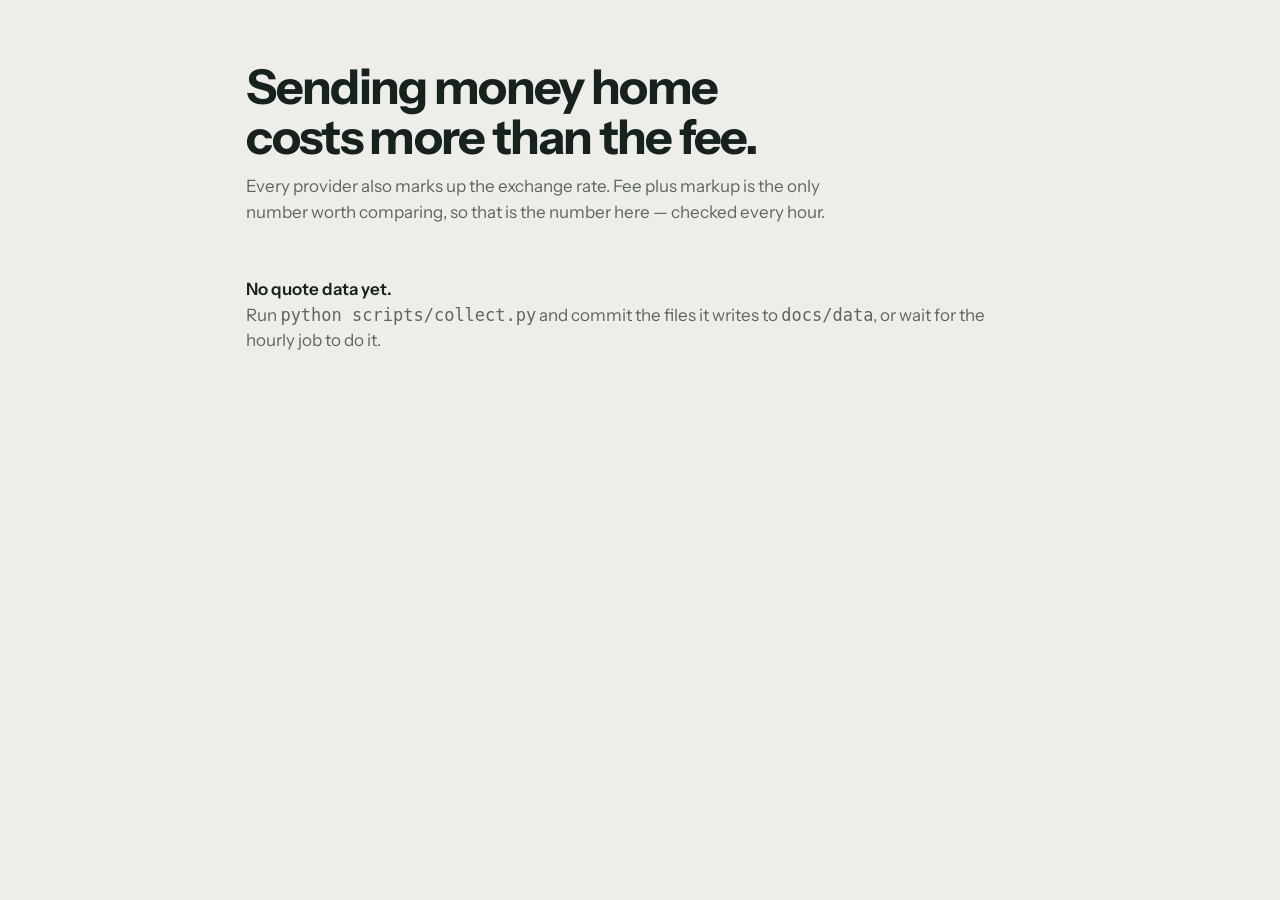
==== docs/index.html @ 6df36037 "Initial commit: Remit Watch" ====
<!doctype html>
<html lang="en">
<head>
<meta charset="utf-8">
<meta name="viewport" content="width=device-width, initial-scale=1">
<title>What it costs to send money home</title>
<meta name="description" content="The real cost of a remittance — fee plus the exchange-rate markup — compared across providers and tracked over time.">
<link rel="preconnect" href="https://fonts.googleapis.com">
<link rel="preconnect" href="https://fonts.gstatic.com" crossorigin>
<link href="https://fonts.googleapis.com/css2?family=Instrument+Sans:ital,wght@0,400..700;1,400..700&display=swap" rel="stylesheet">
<style>
  :root{
    --paper:#edeee8;
    --ink:#17211d;
    --muted:#5e675f;
    --rule:#c7cac1;
    --kept:#9e2b3b;
    --best:#1e6e52;
    --step:clamp(1rem,2.5vw,1.4rem);
    color-scheme:light;
  }
  *{box-sizing:border-box}
  html{-webkit-text-size-adjust:100%}
  body{
    margin:0;background:var(--paper);color:var(--ink);
    font-family:"Instrument Sans",ui-sans-serif,system-ui,sans-serif;
    font-size:17px;line-height:1.5;
    font-variant-numeric:tabular-nums;
  }
  .wrap{max-width:52rem;margin:0 auto;padding:var(--step) var(--step) 4rem}
  a{color:inherit}

  /* ---- masthead ---- */
  .mast{padding:2.5rem 0 1.25rem}
  h1{
    margin:0;font-size:clamp(1.9rem,5.2vw,3rem);font-weight:700;
    letter-spacing:-.035em;line-height:1.04;max-width:16ch;
  }
  .sub{margin:.75rem 0 0;color:var(--muted);max-width:58ch}

  /* ---- the sentence control ---- */
  .ask{
    margin:2rem 0 .5rem;font-size:clamp(1.05rem,2.8vw,1.35rem);
    line-height:2.1;letter-spacing:-.01em;
  }
  .ask select,.ask input{
    font:inherit;font-variant-numeric:tabular-nums;color:var(--ink);
    background:transparent;border:0;border-bottom:2px solid var(--ink);
    padding:0 .15em .1em;margin:0 .1em;cursor:pointer;
  }
  .ask input{width:5.5ch;text-align:center;-moz-appearance:textfield}
  .ask input::-webkit-outer-spin-button,
  .ask input::-webkit-inner-spin-button{-webkit-appearance:none;margin:0}
  .ask select:focus-visible,.ask input:focus-visible,
  button:focus-visible{outline:2px solid var(--kept);outline-offset:3px}

  /* ---- shortfall bar: the one loud thing ---- */
  .shortfall{margin:1.5rem 0 0}
  .bar{
    position:relative;display:flex;height:4.5rem;border:1.5px solid var(--ink);
    overflow:hidden;background:var(--paper);
  }
  .bar .arrives{background:var(--ink)}
  .bar .kept{background:var(--kept);flex:1 1 auto}
  .bar span{transition:width .35s cubic-bezier(.2,.7,.3,1)}
  @media (prefers-reduced-motion:reduce){.bar span{transition:none}}
  .legend{
    display:flex;flex-wrap:wrap;gap:.35rem 2rem;margin:.7rem 0 0;
    font-size:.92rem;color:var(--muted);
  }
  .legend b{display:block;color:var(--ink);font-size:1.45rem;font-weight:700;letter-spacing:-.02em}
  .legend .loud b{color:var(--kept)}

  /* ---- ranked rows ---- */
  h2{
    margin:3rem 0 0;font-size:1.05rem;font-weight:600;letter-spacing:-.01em;
    padding-bottom:.5rem;border-bottom:1.5px solid var(--ink);
  }
  .rows{margin:0;padding:0;list-style:none}
  .row{
    display:grid;gap:.15rem 1rem;align-items:baseline;padding:.85rem 0;
    border-bottom:1px solid var(--rule);
    grid-template-columns:1fr auto auto;
  }
  .name{font-weight:600;letter-spacing:-.01em}
  .detail{grid-column:1;color:var(--muted);font-size:.88rem}
  .gets{text-align:right;font-variant-numeric:tabular-nums}
  .pct{text-align:right;width:5.5ch;font-weight:600}
  .row.cheapest .name::after{
    content:"cheapest";margin-left:.6rem;font-size:.75rem;font-weight:600;
    color:var(--best);border:1px solid var(--best);border-radius:2px;padding:.1em .4em;
    vertical-align:.15em;
  }
  .row.cheapest .pct{color:var(--best)}
  .row:last-child .pct{color:var(--kept)}

  /* ---- history ---- */
  .chart{width:100%;height:auto;margin-top:1rem;overflow:visible}
  .chart .axis{stroke:var(--rule);stroke-width:1}
  .chart .line{fill:none;stroke-width:1.5;stroke-linejoin:round}
  .chart text{font-size:11px;fill:var(--muted)}
  .keys{display:flex;flex-wrap:wrap;gap:.3rem .9rem;margin-top:.6rem;font-size:.85rem;color:var(--muted)}
  .keys i{display:inline-block;width:.7rem;height:.7rem;margin-right:.35rem;vertical-align:-.05em}

  .note{margin:2.5rem 0 0;color:var(--muted);font-size:.9rem;max-width:62ch}
  .state{padding:2rem 0;color:var(--muted)}
  .state b{display:block;color:var(--ink);font-weight:600}
  [hidden]{display:none!important}
</style>
</head>
<body>
<main class="wrap">

  <header class="mast">
    <h1>Sending money home costs more than the fee.</h1>
    <p class="sub">Every provider also marks up the exchange rate. Fee plus markup is the only
      number worth comparing, so that is the number here — checked every hour.</p>
  </header>

  <div id="app" hidden>
    <p class="ask">
      Sending
      <input id="amount" type="number" inputmode="numeric" min="50" max="5000" step="50" value="500"
             aria-label="Amount in US dollars">
      dollars to
      <select id="corridor" aria-label="Destination country"></select>
    </p>

    <section class="shortfall" aria-live="polite">
      <div class="bar">
        <span class="arrives" id="barArrives"></span>
        <span class="kept"></span>
      </div>
      <div class="legend">
        <div><span id="lblArrives">They receive</span><b id="valArrives">—</b></div>
        <div class="loud"><span>Kept by <span id="lblProvider">the provider</span></span><b id="valKept">—</b></div>
        <div><span>At the real rate they'd get</span><b id="valIdeal">—</b></div>
      </div>
    </section>

    <h2>Every provider, ranked by what you keep</h2>
    <ul class="rows" id="rows"></ul>

    <h2 id="histTitle">Cost to send, last 30 days</h2>
    <div id="hist"></div>

    <p class="note" id="note"></p>
  </div>

  <div class="state" id="loading">Loading the latest quotes.</div>
  <div class="state" id="error" hidden>
    <b>No quote data yet.</b>
    Run <code>python scripts/collect.py</code> and commit the files it writes to
    <code>docs/data</code>, or wait for the hourly job to do it.
  </div>

</main>

<script>
const $ = (id) => document.getElementById(id);
const usd = (n) => n.toLocaleString("en-US", {style:"currency", currency:"USD", maximumFractionDigits:0});
const local = (n, c) => n.toLocaleString("en-US", {maximumFractionDigits:0}) + " " + c;

let SNAP = null, HIST = {}, current = null;

async function boot(){
  try {
    const r = await fetch("data/latest.json", {cache:"no-store"});
    if (!r.ok) throw new Error(r.status);
    SNAP = await r.json();
    if (!SNAP.corridors?.length) throw new Error("empty");
  } catch {
    $("loading").hidden = true; $("error").hidden = false; return;
  }

  $("corridor").innerHTML = SNAP.corridors
    .map((c,i) => `<option value="${i}">${c.country}</option>`).join("");
  $("corridor").onchange = render;
  $("amount").oninput = render;

  const when = new Date(SNAP.generated);
  $("note").textContent =
    `Quotes collected ${when.toLocaleString("en-US",{dateStyle:"medium",timeStyle:"short"})}. ` +
    `Rates and fees are sampled at $${SNAP.brackets.join(", $")}; move the amount and the site ` +
    `recomputes from the nearest sampled bracket, so figures away from those amounts are close, not exact. ` +
    `Bank transfer in and out. Cash pickup usually costs more.`;

  $("loading").hidden = true; $("app").hidden = false;
  render();
}

function nearestBracket(quotes, amount){
  const keys = Object.keys(quotes).map(Number).sort((a,b)=>a-b);
  return String(keys.reduce((best,k) =>
    Math.abs(k-amount) < Math.abs(best-amount) ? k : best, keys[0]));
}

function render(){
  const c = SNAP.corridors[+$("corridor").value];
  const amount = Math.max(50, Math.min(5000, +$("amount").value || 500));
  const rows = (c.quotes[nearestBracket(c.quotes, amount)] || [])
    .map(q => {
      const received = Math.max(0, (amount - q.fee) * q.rate);
      const ideal = amount * c.mid;
      return {...q, received, lost: ideal - received, lost_pct: 100*(ideal-received)/ideal};
    })
    .sort((a,b) => a.lost - b.lost);

  if (!rows.length) return;
  const ideal = amount * c.mid, best = rows[0];
  current = {c, amount, rows};

  $("barArrives").style.width = (100 * best.received / ideal).toFixed(2) + "%";
  $("valArrives").textContent = local(best.received, c.dst);
  $("valKept").textContent = usd(best.lost) + `  (${best.lost_pct.toFixed(1)}%)`;
  $("valIdeal").textContent = local(ideal, c.dst);
  $("lblProvider").textContent = best.provider;

  $("rows").innerHTML = rows.map((q,i) => `
    <li class="row${i===0 ? " cheapest" : ""}">
      <span class="name">${esc(q.provider)}</span>
      <span class="gets">${local(q.received, c.dst)}</span>
      <span class="pct">${q.lost_pct.toFixed(1)}%</span>
      <span class="detail">rate ${q.rate.toLocaleString("en-US",{maximumFractionDigits:4})}
        · fee ${usd(q.fee)} · you lose ${usd(q.lost)}</span>
    </li>`).join("");

  drawHistory(c);
}

function esc(s){ return String(s).replace(/[<>&"]/g, ch => ({"<":"&lt;",">":"&gt;","&":"&amp;",'"':"&quot;"}[ch])); }

async function drawHistory(c){
  const key = `${c.src}-${c.dst}`;
  $("histTitle").textContent = `Cost to send to ${c.country}, last 30 days`;
  if (!(key in HIST)) {
    try {
      const r = await fetch(`data/history/${key}.json`, {cache:"no-store"});
      HIST[key] = r.ok ? await r.json() : [];
    } catch { HIST[key] = []; }
  }
  const h = HIST[key];
  if (!current || current.c.src !== c.src || current.c.dst !== c.dst) return;

  if (h.length < 3) {
    $("hist").innerHTML = `<p class="state">Not enough history yet — this fills in as the
      hourly job runs. ${h.length} of 3 readings so far.</p>`;
    return;
  }

  // Track the four providers present in the most readings.
  const seen = {};
  h.forEach(p => Object.keys(p.providers).forEach(n => seen[n] = (seen[n]||0)+1));
  const names = Object.keys(seen).sort((a,b) => seen[b]-seen[a]).slice(0,4);
  const colors = ["#1e6e52","#9e2b3b","#2f5d86","#8a6a1f"];

  const W = 720, H = 220, P = {t:12, r:12, b:24, l:34};
  const vals = h.flatMap(p => names.map(n => p.providers[n]).filter(v => v != null));
  const lo = Math.max(0, Math.min(...vals) - .3), hi = Math.max(...vals) + .3;
  const x = i => P.l + i * (W-P.l-P.r) / Math.max(1, h.length-1);
  const y = v => P.t + (hi-v) * (H-P.t-P.b) / Math.max(.001, hi-lo);

  const lines = names.map((n,k) => {
    const d = h.map((p,i) => p.providers[n] == null ? null : `${x(i).toFixed(1)},${y(p.providers[n]).toFixed(1)}`)
      .filter(Boolean).join(" L");
    return d ? `<path class="line" stroke="${colors[k]}" d="M${d}"/>` : "";
  }).join("");

  const ticks = [lo, (lo+hi)/2, hi].map(v =>
    `<line class="axis" x1="${P.l}" y1="${y(v)}" x2="${W-P.r}" y2="${y(v)}"/>
     <text x="0" y="${y(v)+4}">${v.toFixed(1)}%</text>`).join("");

  const fmt = t => new Date(t).toLocaleDateString("en-US",{month:"short",day:"numeric"});
  $("hist").innerHTML = `
    <svg class="chart" viewBox="0 0 ${W} ${H}" role="img"
         aria-label="Percentage lost to fees and exchange-rate markup over time">
      ${ticks}${lines}
      <text x="${P.l}" y="${H-6}">${fmt(h[0].ts)}</text>
      <text x="${W-P.r}" y="${H-6}" text-anchor="end">${fmt(h[h.length-1].ts)}</text>
    </svg>
    <div class="keys">${names.map((n,k) =>
      `<span><i style="background:${colors[k]}"></i>${esc(n)}</span>`).join("")}</div>`;
}

boot();
</script>
</body>
</html>
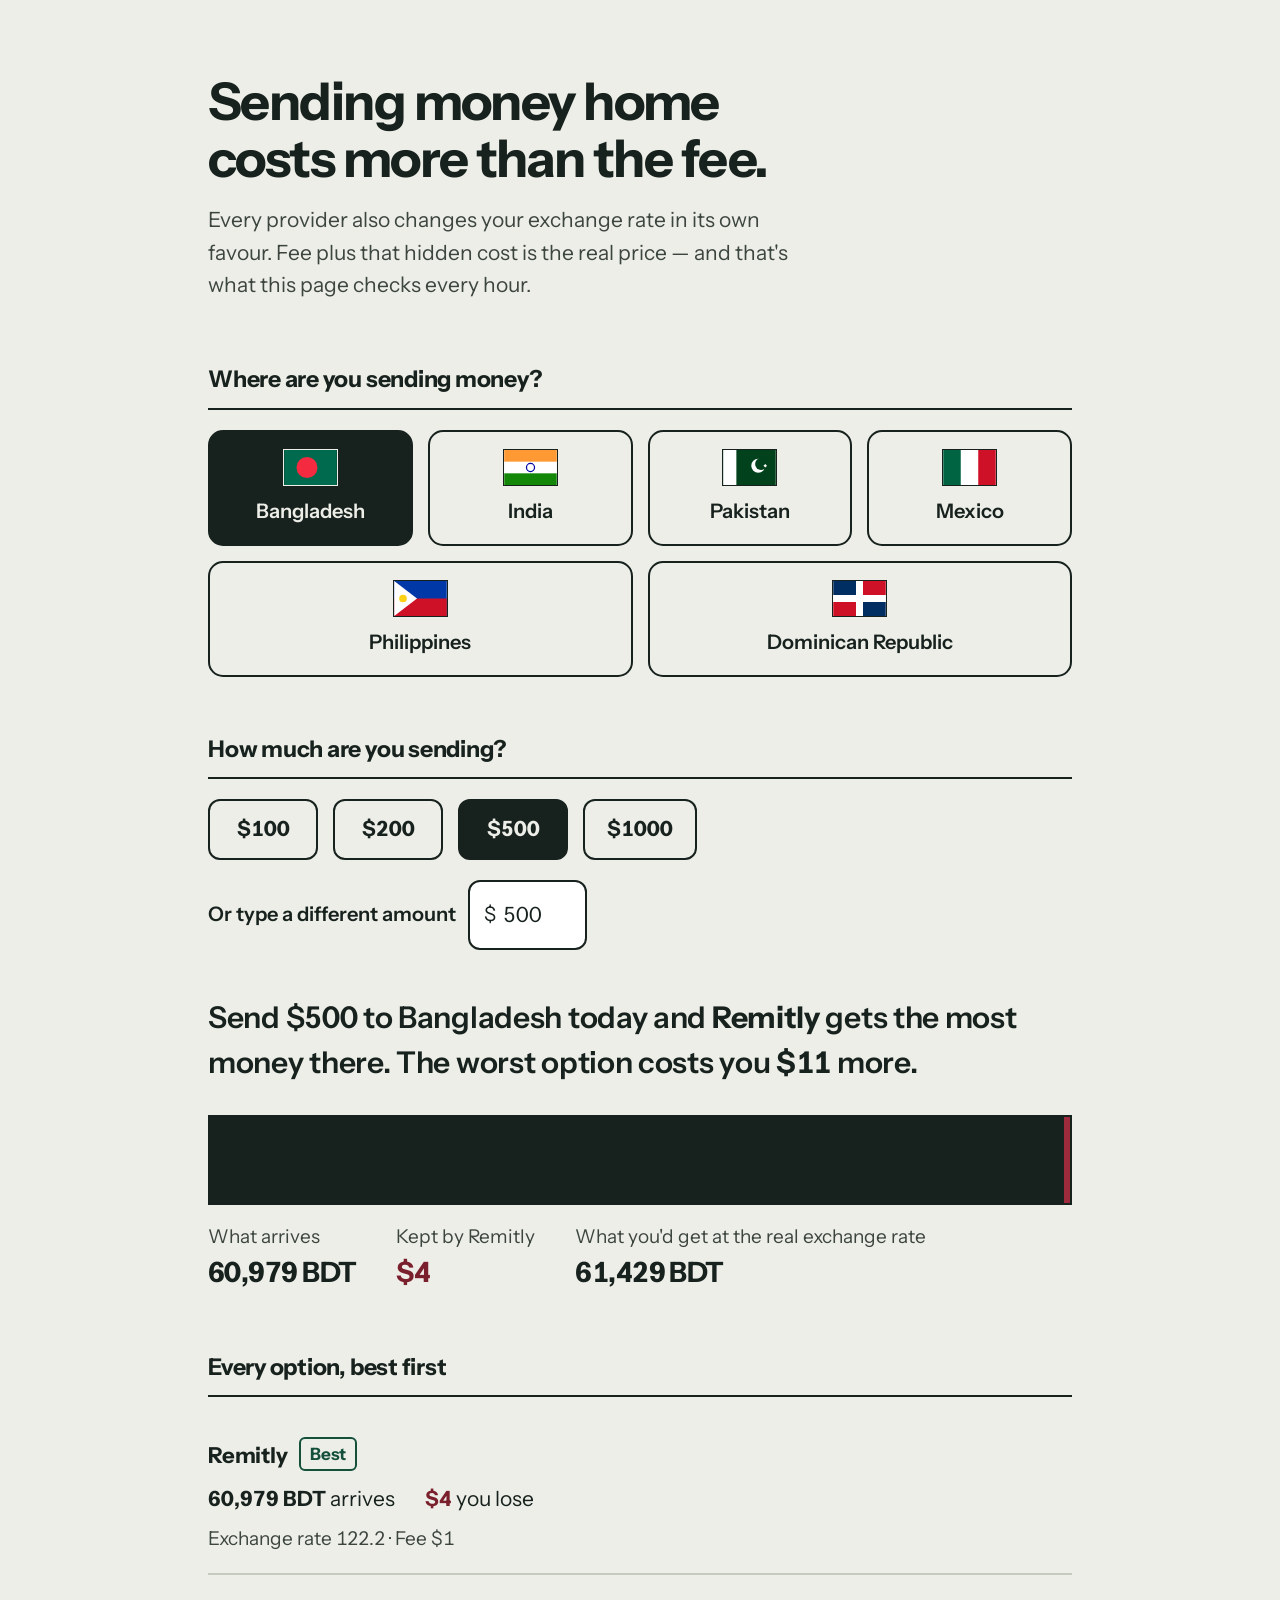
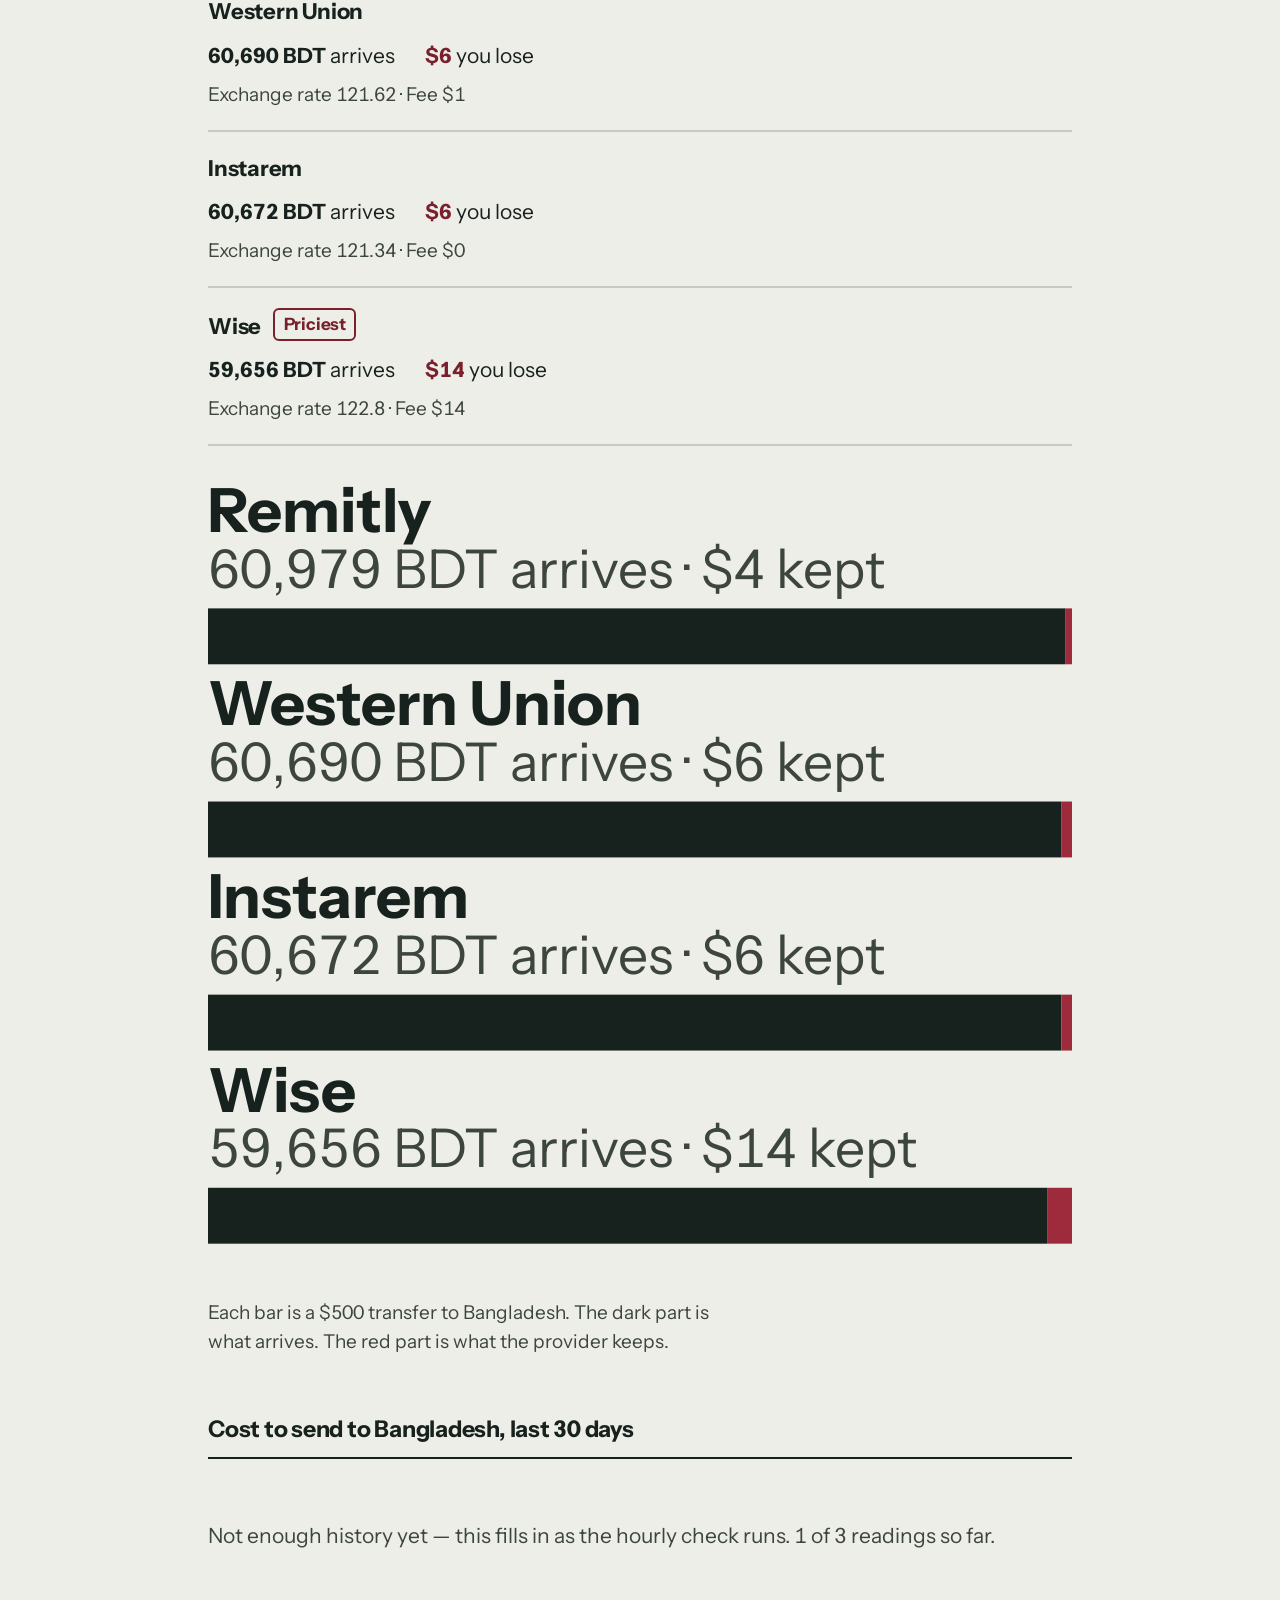
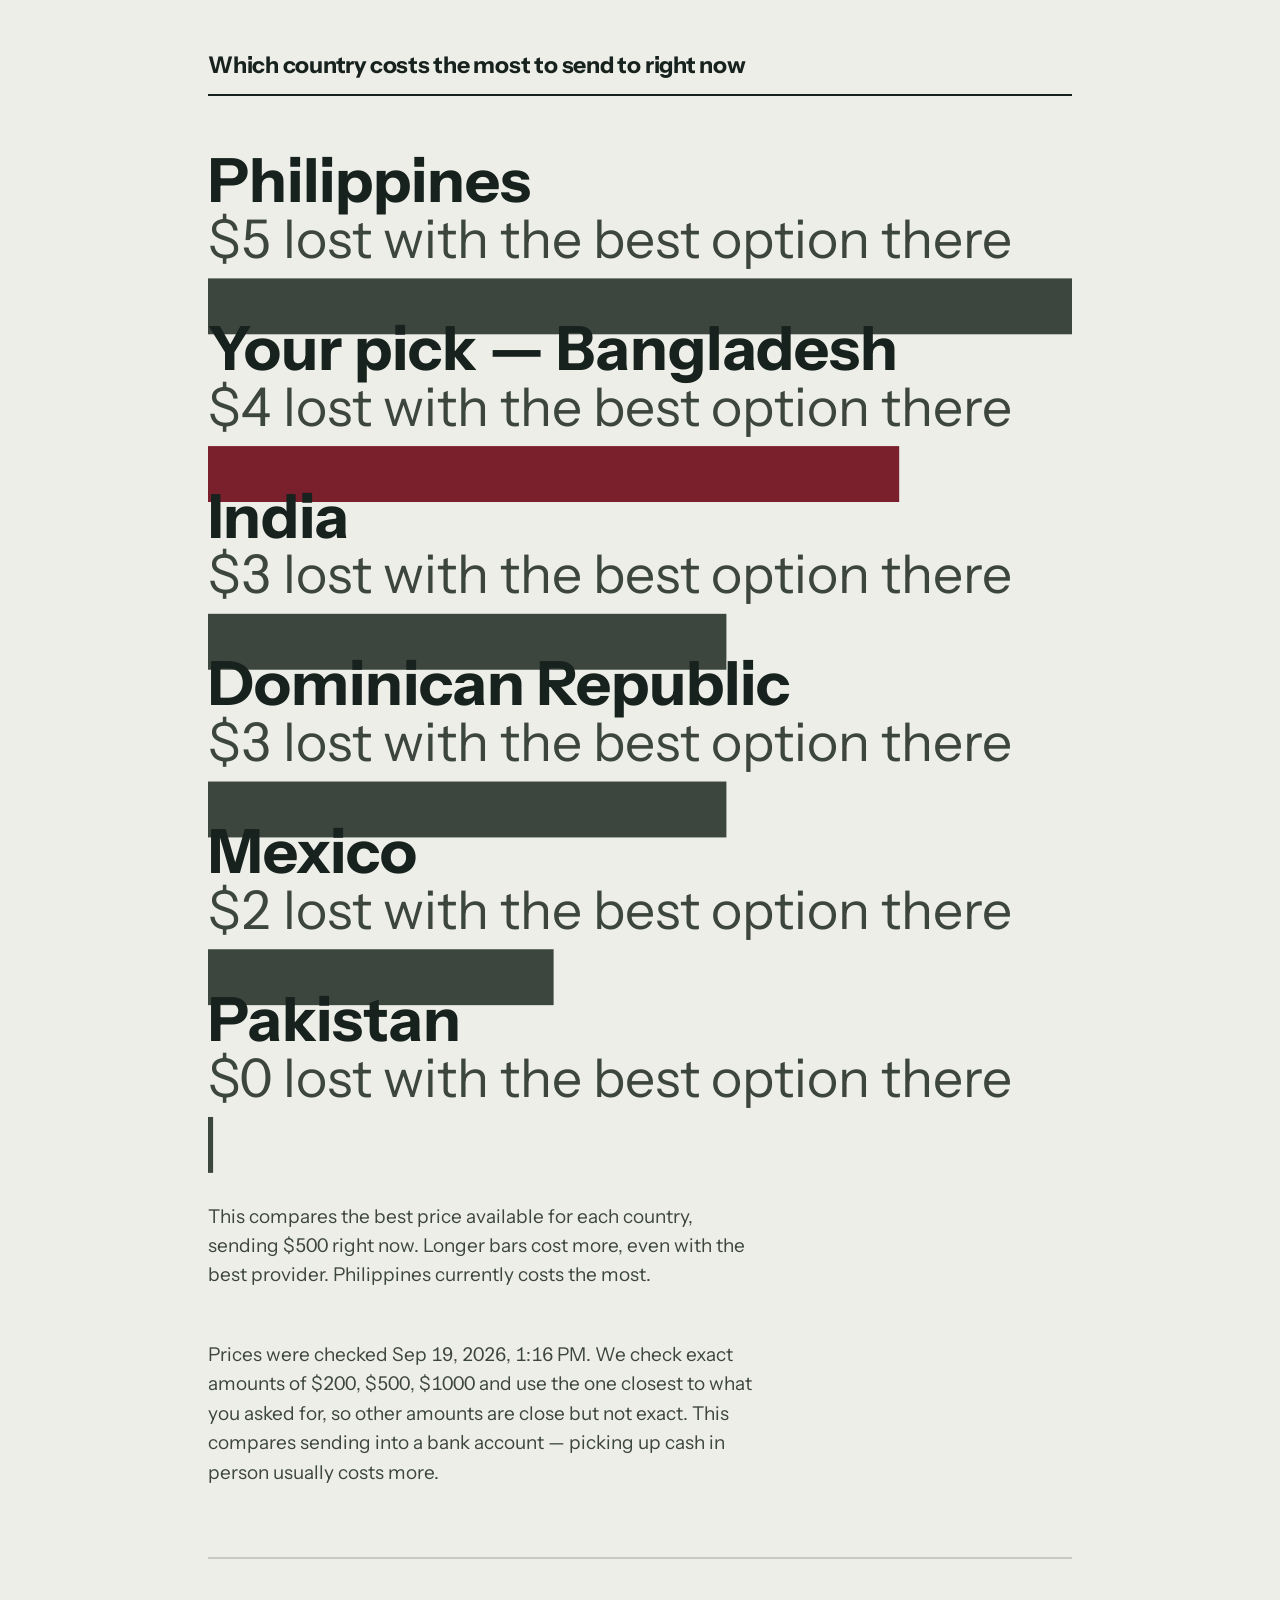
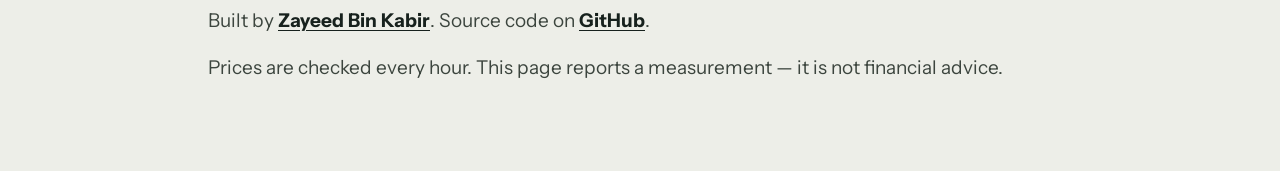
==== commit e1a61f22: "Redesign docs/index.html for legibility and plain language Rework the frontend for a 55+, non-financ" ====
--- a/docs/index.html
+++ b/docs/index.html
@@ -12,100 +12,152 @@
   :root{
     --paper:#edeee8;
     --ink:#17211d;
-    --muted:#5e675f;
+    --ink-soft:#3c453e;      /* readable secondary text, ~8.5:1 on paper */
+    --muted:#5e675f;         /* decoration only: gridlines, dividers — never text */
     --rule:#c7cac1;
-    --kept:#9e2b3b;
-    --best:#1e6e52;
+    --kept-fill:#9e2b3b;     /* decorative bar/legend colour, not used for text */
+    --kept-text:#7a1f2c;     /* readable red text, ~8.7:1 on paper */
+    --best-fill:#1e6e52;
+    --best-text:#14503b;     /* readable green text, ~8:1 on paper */
     --step:clamp(1rem,2.5vw,1.4rem);
     color-scheme:light;
   }
   *{box-sizing:border-box}
-  html{-webkit-text-size-adjust:100%}
+  html{-webkit-text-size-adjust:100%;font-size:20px}
   body{
     margin:0;background:var(--paper);color:var(--ink);
     font-family:"Instrument Sans",ui-sans-serif,system-ui,sans-serif;
-    font-size:17px;line-height:1.5;
+    font-size:1rem;line-height:1.55;
     font-variant-numeric:tabular-nums;
   }
-  .wrap{max-width:52rem;margin:0 auto;padding:var(--step) var(--step) 4rem}
-  a{color:inherit}
+  .wrap{max-width:46rem;margin:0 auto;padding:var(--step) var(--step) 4rem}
+  a{color:var(--ink);text-underline-offset:.15em}
+  h1,h2{font-family:inherit}
+
+  :is(a,button,input,[tabindex]):focus-visible{
+    outline:3px solid var(--ink);outline-offset:3px;border-radius:.3rem;
+  }
 
   /* ---- masthead ---- */
-  .mast{padding:2.5rem 0 1.25rem}
+  .mast{padding:2.25rem 0 1.5rem}
   h1{
-    margin:0;font-size:clamp(1.9rem,5.2vw,3rem);font-weight:700;
-    letter-spacing:-.035em;line-height:1.04;max-width:16ch;
-  }
-  .sub{margin:.75rem 0 0;color:var(--muted);max-width:58ch}
-
-  /* ---- the sentence control ---- */
-  .ask{
-    margin:2rem 0 .5rem;font-size:clamp(1.05rem,2.8vw,1.35rem);
-    line-height:2.1;letter-spacing:-.01em;
-  }
-  .ask select,.ask input{
-    font:inherit;font-variant-numeric:tabular-nums;color:var(--ink);
-    background:transparent;border:0;border-bottom:2px solid var(--ink);
-    padding:0 .15em .1em;margin:0 .1em;cursor:pointer;
-  }
-  .ask input{width:5.5ch;text-align:center;-moz-appearance:textfield}
-  .ask input::-webkit-outer-spin-button,
-  .ask input::-webkit-inner-spin-button{-webkit-appearance:none;margin:0}
-  .ask select:focus-visible,.ask input:focus-visible,
-  button:focus-visible{outline:2px solid var(--kept);outline-offset:3px}
-
-  /* ---- shortfall bar: the one loud thing ---- */
+    margin:0;font-size:clamp(1.8rem,5.5vw,2.6rem);font-weight:700;
+    letter-spacing:-.03em;line-height:1.1;max-width:16ch;
+  }
+  .sub{margin:.85rem 0 0;color:var(--ink-soft);font-size:1.05rem;max-width:42ch}
+
+  /* ---- section headings ---- */
+  h2{
+    margin:2.75rem 0 1rem;font-size:1.15rem;font-weight:700;letter-spacing:-.01em;
+    padding-bottom:.5rem;border-bottom:2px solid var(--ink);
+  }
+  .prompt{margin:0 0 .75rem;font-size:1.1rem;font-weight:700}
+
+  /* ---- country picker ---- */
+  .countries{
+    display:flex;flex-wrap:wrap;gap:.75rem;margin:0;padding:0;
+  }
+  .country-btn{
+    flex:1 1 8.5rem;display:flex;flex-direction:column;align-items:center;gap:.5rem;
+    min-height:5.5rem;padding:.85rem .5rem;font:inherit;font-size:1rem;font-weight:600;
+    color:var(--ink);background:var(--paper);border:2px solid var(--ink);border-radius:.75rem;
+    cursor:pointer;text-align:center;
+  }
+  .country-btn .flagbox{width:2.75rem;height:1.85rem;flex:none}
+  .country-btn .flagbox svg{width:100%;height:100%;display:block;border:1px solid var(--ink)}
+  .country-btn .flagFallback{
+    width:100%;height:100%;display:flex;align-items:center;justify-content:center;
+    border:2px solid var(--ink);border-radius:.2rem;font-weight:700;font-size:.95rem;
+  }
+  .country-btn[aria-pressed="true"]{
+    background:var(--ink);color:var(--paper);border-width:4px;padding:calc(.85rem - 2px) calc(.5rem - 2px);
+  }
+  .country-btn[aria-pressed="true"] .flagbox svg,
+  .country-btn[aria-pressed="true"] .flagFallback{border-color:var(--paper)}
+
+  /* ---- amount picker ---- */
+  .amtpresets{display:flex;flex-wrap:wrap;gap:.75rem;margin:0 0 1rem;padding:0}
+  .amtbtn{
+    min-width:5.5rem;min-height:3rem;padding:.6rem 1.1rem;font:inherit;font-size:1.05rem;font-weight:700;
+    color:var(--ink);background:var(--paper);border:2px solid var(--ink);border-radius:.6rem;cursor:pointer;
+  }
+  .amtbtn[aria-pressed="true"]{background:var(--ink);color:var(--paper);border-width:4px;padding:calc(.6rem - 2px) calc(1.1rem - 2px)}
+  .amtcustom{display:flex;align-items:center;gap:.6rem;font-size:1rem}
+  .amtcustom label{font-weight:600}
+  .amtcustom .box{
+    display:inline-flex;align-items:center;gap:.25rem;border:2px solid var(--ink);
+    border-radius:.6rem;padding:.4rem .7rem;background:#fff;
+  }
+  .amtcustom input{
+    font:inherit;font-size:1.05rem;font-variant-numeric:tabular-nums;color:var(--ink);
+    background:transparent;border:0;width:5ch;-moz-appearance:textfield;min-height:2.5rem;
+  }
+  .amtcustom input::-webkit-outer-spin-button,
+  .amtcustom input::-webkit-inner-spin-button{-webkit-appearance:none;margin:0}
+
+  /* ---- the plain-language answer ---- */
+  .lead{
+    margin:2.25rem 0 0;font-size:clamp(1.2rem,3.6vw,1.5rem);line-height:1.5;font-weight:600;
+    letter-spacing:-.01em;
+  }
+  .lead b{font-weight:700}
+
+  /* ---- shortfall bar: the one loud picture ---- */
   .shortfall{margin:1.5rem 0 0}
   .bar{
-    position:relative;display:flex;height:4.5rem;border:1.5px solid var(--ink);
+    position:relative;display:flex;height:4.5rem;border:2px solid var(--ink);
     overflow:hidden;background:var(--paper);
   }
   .bar .arrives{background:var(--ink)}
-  .bar .kept{background:var(--kept);flex:1 1 auto}
+  .bar .kept{background:var(--kept-fill);flex:1 1 auto}
   .bar span{transition:width .35s cubic-bezier(.2,.7,.3,1)}
+  .legend{
+    display:flex;flex-wrap:wrap;gap:.5rem 2rem;margin:.85rem 0 0;
+  }
+  .legend > div{font-size:.95rem;color:var(--ink-soft)}
+  .legend b{display:block;color:var(--ink);font-size:1.4rem;font-weight:700;letter-spacing:-.02em}
+  .legend .loud b{color:var(--kept-text)}
+
+  /* ---- ranked rows ---- */
+  .rows{margin:0;padding:0;list-style:none}
+  .row{padding:1rem 0;border-bottom:2px solid var(--rule)}
+  .name{font-size:1.1rem;font-weight:700;letter-spacing:-.01em}
+  .bank{font-weight:400;color:var(--ink-soft);font-size:.95rem}
+  .tag{
+    display:inline-block;margin-left:.6rem;font-size:.85rem;font-weight:700;
+    border:2px solid currentColor;border-radius:.3rem;padding:.1em .5em;vertical-align:.2em;
+  }
+  .tag.good{color:var(--best-text)}
+  .tag.bad{color:var(--kept-text)}
+  .stats{display:flex;flex-wrap:wrap;gap:.4rem 1.5rem;margin:.5rem 0 0;font-size:1.05rem}
+  .stats .stat b{font-variant-numeric:tabular-nums}
+  .stats .loss b{color:var(--kept-text)}
+  .detail{margin:.4rem 0 0;color:var(--ink-soft);font-size:.95rem}
+
+  /* ---- charts (shared) ---- */
+  .chart{width:100%;height:auto;overflow:visible;margin-top:.75rem}
+  .chart .axis{stroke:var(--rule);stroke-width:1}
+  .chart .line{fill:none;stroke-width:2.5;stroke-linejoin:round;stroke-linecap:round}
+  .chart .axisText{font-size:21px;fill:var(--ink-soft)}
+  .chart .barName{font-size:24px;font-weight:700;fill:var(--ink)}
+  .chart .barAmt{font-size:21px;fill:var(--ink-soft)}
   @media (prefers-reduced-motion:reduce){.bar span{transition:none}}
-  .legend{
-    display:flex;flex-wrap:wrap;gap:.35rem 2rem;margin:.7rem 0 0;
-    font-size:.92rem;color:var(--muted);
-  }
-  .legend b{display:block;color:var(--ink);font-size:1.45rem;font-weight:700;letter-spacing:-.02em}
-  .legend .loud b{color:var(--kept)}
-
-  /* ---- ranked rows ---- */
-  h2{
-    margin:3rem 0 0;font-size:1.05rem;font-weight:600;letter-spacing:-.01em;
-    padding-bottom:.5rem;border-bottom:1.5px solid var(--ink);
-  }
-  .rows{margin:0;padding:0;list-style:none}
-  .row{
-    display:grid;gap:.15rem 1rem;align-items:baseline;padding:.85rem 0;
-    border-bottom:1px solid var(--rule);
-    grid-template-columns:1fr auto auto;
-  }
-  .name{font-weight:600;letter-spacing:-.01em}
-  .detail{grid-column:1;color:var(--muted);font-size:.88rem}
-  .gets{text-align:right;font-variant-numeric:tabular-nums}
-  .pct{text-align:right;width:5.5ch;font-weight:600}
-  .row.cheapest .name::after{
-    content:"cheapest";margin-left:.6rem;font-size:.75rem;font-weight:600;
-    color:var(--best);border:1px solid var(--best);border-radius:2px;padding:.1em .4em;
-    vertical-align:.15em;
-  }
-  .row.cheapest .pct{color:var(--best)}
-  .row:last-child .pct{color:var(--kept)}
-
-  /* ---- history ---- */
-  .chart{width:100%;height:auto;margin-top:1rem;overflow:visible}
-  .chart .axis{stroke:var(--rule);stroke-width:1}
-  .chart .line{fill:none;stroke-width:1.5;stroke-linejoin:round}
-  .chart text{font-size:11px;fill:var(--muted)}
-  .keys{display:flex;flex-wrap:wrap;gap:.3rem .9rem;margin-top:.6rem;font-size:.85rem;color:var(--muted)}
-  .keys i{display:inline-block;width:.7rem;height:.7rem;margin-right:.35rem;vertical-align:-.05em}
-
-  .note{margin:2.5rem 0 0;color:var(--muted);font-size:.9rem;max-width:62ch}
-  .state{padding:2rem 0;color:var(--muted)}
-  .state b{display:block;color:var(--ink);font-weight:600}
+  .keys{display:flex;flex-wrap:wrap;gap:.5rem 1.25rem;margin-top:.75rem;font-size:1.05rem;color:var(--ink)}
+  .keys i{display:inline-block;width:.85rem;height:.85rem;margin-right:.4rem;vertical-align:-.08em;border-radius:.15rem}
+  .caption{margin:.75rem 0 0;color:var(--ink-soft);font-size:.95rem;max-width:42ch}
+
+  .note{margin:2.5rem 0 0;color:var(--ink-soft);font-size:.95rem;max-width:44ch}
+  .state{padding:2rem 0;color:var(--ink-soft);font-size:1.05rem}
+  .state b{display:block;color:var(--ink);font-weight:700;font-size:1.15rem;margin-bottom:.3rem}
   [hidden]{display:none!important}
+
+  /* ---- footer ---- */
+  .site-footer{
+    margin-top:3.5rem;padding-top:1.5rem;border-top:2px solid var(--rule);
+    font-size:.95rem;color:var(--ink-soft);
+  }
+  .site-footer p{margin:.4rem 0}
+  .site-footer a{font-weight:700;text-decoration:underline;display:inline-flex;align-items:center;min-height:48px}
 </style>
 </head>
 <body>
@@ -113,46 +165,65 @@
 
   <header class="mast">
     <h1>Sending money home costs more than the fee.</h1>
-    <p class="sub">Every provider also marks up the exchange rate. Fee plus markup is the only
-      number worth comparing, so that is the number here — checked every hour.</p>
+    <p class="sub">Every provider also changes your exchange rate in its own favour. Fee plus that
+      hidden cost is the real price — and that's what this page checks every hour.</p>
   </header>
 
   <div id="app" hidden>
-    <p class="ask">
-      Sending
-      <input id="amount" type="number" inputmode="numeric" min="50" max="5000" step="50" value="500"
-             aria-label="Amount in US dollars">
-      dollars to
-      <select id="corridor" aria-label="Destination country"></select>
-    </p>
-
-    <section class="shortfall" aria-live="polite">
-      <div class="bar">
-        <span class="arrives" id="barArrives"></span>
-        <span class="kept"></span>
-      </div>
-      <div class="legend">
-        <div><span id="lblArrives">They receive</span><b id="valArrives">—</b></div>
-        <div class="loud"><span>Kept by <span id="lblProvider">the provider</span></span><b id="valKept">—</b></div>
-        <div><span>At the real rate they'd get</span><b id="valIdeal">—</b></div>
+    <h2 style="margin-top:1.5rem">Where are you sending money?</h2>
+    <div class="countries" id="countries" role="group" aria-label="Choose the country you're sending to"></div>
+
+    <h2>How much are you sending?</h2>
+    <div class="amtpresets" id="amtpresets" role="group" aria-label="Choose an amount in US dollars"></div>
+    <div class="amtcustom">
+      <label for="amount">Or type a different amount</label>
+      <span class="box"><span aria-hidden="true">$</span>
+        <input id="amount" type="number" inputmode="numeric" min="10" max="5000" step="10" value="500"
+               aria-label="Amount in US dollars">
+      </span>
+    </div>
+
+    <section id="result" aria-live="polite" aria-atomic="true">
+      <p class="lead" id="lead"></p>
+
+      <div class="shortfall">
+        <div class="bar">
+          <span class="arrives" id="barArrives"></span>
+          <span class="kept"></span>
+        </div>
+        <div class="legend">
+          <div><span>What arrives</span><b id="valArrives">—</b></div>
+          <div class="loud"><span>Kept by <span id="lblProvider">the provider</span></span><b id="valKept">—</b></div>
+          <div><span>What you'd get at the real exchange rate</span><b id="valIdeal">—</b></div>
+        </div>
       </div>
     </section>
 
-    <h2>Every provider, ranked by what you keep</h2>
+    <h2>Every option, best first</h2>
     <ul class="rows" id="rows"></ul>
+    <div id="providerBar"></div>
 
     <h2 id="histTitle">Cost to send, last 30 days</h2>
     <div id="hist"></div>
 
+    <h2>Which country costs the most to send to right now</h2>
+    <div id="compareChart"></div>
+
     <p class="note" id="note"></p>
   </div>
 
-  <div class="state" id="loading">Loading the latest quotes.</div>
+  <div class="state" id="loading">Loading the latest prices.</div>
   <div class="state" id="error" hidden>
-    <b>No quote data yet.</b>
+    <b>No price data yet.</b>
     Run <code>python scripts/collect.py</code> and commit the files it writes to
     <code>docs/data</code>, or wait for the hourly job to do it.
   </div>
+
+  <footer class="site-footer">
+    <p>Built by <a href="https://jayeed17.github.io">Zayeed Bin Kabir</a>. Source code on
+      <a href="https://github.com/jayeed17/remit-watch">GitHub</a>.</p>
+    <p>Prices are checked every hour. This page reports a measurement — it is not financial advice.</p>
+  </footer>
 
 </main>
 
@@ -160,8 +231,28 @@
 const $ = (id) => document.getElementById(id);
 const usd = (n) => n.toLocaleString("en-US", {style:"currency", currency:"USD", maximumFractionDigits:0});
 const local = (n, c) => n.toLocaleString("en-US", {maximumFractionDigits:0}) + " " + c;
-
-let SNAP = null, HIST = {}, current = null;
+const esc = (s) => String(s).replace(/[<>&"]/g, ch => ({"<":"&lt;",">":"&gt;","&":"&amp;",'"':"&quot;"}[ch]));
+
+const C = {ink:"#17211d", inkSoft:"#3c453e", kept:"#9e2b3b", keptText:"#7a1f2c", best:"#1e6e52", bestText:"#14503b"};
+const CW = 340; // shared chart viewBox width — keeps text scaling predictable across charts
+
+// Simple geometric flags — no emoji, each has a <title> for screen readers.
+const FLAGS = {
+  BDT: `<title>Flag of Bangladesh</title><rect width="30" height="20" fill="#006a4e"/><circle cx="13" cy="10" r="6" fill="#f42a41"/>`,
+  INR: `<title>Flag of India</title><rect width="30" height="20" fill="#fff"/><rect width="30" height="6.67" fill="#ff9933"/><rect y="13.33" width="30" height="6.67" fill="#138808"/><circle cx="15" cy="10" r="2.3" fill="none" stroke="#0000a0" stroke-width="0.7"/>`,
+  PKR: `<title>Flag of Pakistan</title><rect width="30" height="20" fill="#01411c"/><rect width="7.5" height="20" fill="#fff"/><circle cx="20" cy="9" r="4" fill="#fff"/><circle cx="21.6" cy="8" r="3.4" fill="#01411c"/><rect x="23.3" y="8.3" width="1.4" height="1.4" fill="#fff" transform="rotate(45 24 9)"/>`,
+  MXN: `<title>Flag of Mexico</title><rect width="30" height="20" fill="#fff"/><rect width="10" height="20" fill="#006341"/><rect x="20" width="10" height="20" fill="#ce1126"/>`,
+  PHP: `<title>Flag of the Philippines</title><rect width="30" height="20" fill="#0038a8"/><rect y="10" width="30" height="10" fill="#ce1126"/><path d="M0 0 L13 10 L0 20 Z" fill="#fff"/><circle cx="5" cy="10" r="2.2" fill="#fcd116"/>`,
+  DOP: `<title>Flag of the Dominican Republic</title><rect width="30" height="20" fill="#fff"/><rect width="13" height="8" fill="#002d62"/><rect x="17" width="13" height="8" fill="#ce1126"/><rect width="13" y="12" height="8" fill="#ce1126"/><rect x="17" y="12" width="13" height="8" fill="#002d62"/>`,
+};
+
+function flagMarkup(dst, country){
+  if (FLAGS[dst]) return `<svg class="flag" viewBox="0 0 30 20" aria-hidden="true">${FLAGS[dst]}</svg>`;
+  return `<span class="flagFallback" aria-hidden="true">${esc(dst.slice(0,2).toUpperCase())}</span>`;
+}
+
+let SNAP = null, HIST = {}, amount = 500, selectedIndex = 0;
+const PRESETS = [100, 200, 500, 1000];
 
 async function boot(){
   try {
@@ -173,62 +264,128 @@
     $("loading").hidden = true; $("error").hidden = false; return;
   }
 
-  $("corridor").innerHTML = SNAP.corridors
-    .map((c,i) => `<option value="${i}">${c.country}</option>`).join("");
-  $("corridor").onchange = render;
-  $("amount").oninput = render;
+  $("countries").innerHTML = SNAP.corridors.map((c,i) => `
+    <button type="button" class="country-btn" data-i="${i}" aria-pressed="${i===0}">
+      <span class="flagbox">${flagMarkup(c.dst, c.country)}</span>
+      <span>${esc(c.country)}</span>
+    </button>`).join("");
+  [...$("countries").querySelectorAll("button")].forEach(b => b.onclick = () => {
+    selectedIndex = +b.dataset.i; syncCountryUI(); render();
+  });
+
+  $("amtpresets").innerHTML = PRESETS.map(v => `
+    <button type="button" class="amtbtn" data-amt="${v}" aria-pressed="${v===amount}">$${v}</button>`).join("");
+  [...$("amtpresets").querySelectorAll("button")].forEach(b => b.onclick = () => setAmount(+b.dataset.amt));
+  $("amount").oninput = (e) => setAmount(+e.target.value);
 
   const when = new Date(SNAP.generated);
   $("note").textContent =
-    `Quotes collected ${when.toLocaleString("en-US",{dateStyle:"medium",timeStyle:"short"})}. ` +
-    `Rates and fees are sampled at $${SNAP.brackets.join(", $")}; move the amount and the site ` +
-    `recomputes from the nearest sampled bracket, so figures away from those amounts are close, not exact. ` +
-    `Bank transfer in and out. Cash pickup usually costs more.`;
+    `Prices were checked ${when.toLocaleString("en-US",{dateStyle:"medium",timeStyle:"short"})}. ` +
+    `We check exact amounts of $${SNAP.brackets.join(", $")} and use the one closest to what you asked ` +
+    `for, so other amounts are close but not exact. This compares sending into a bank account — ` +
+    `picking up cash in person usually costs more.`;
 
   $("loading").hidden = true; $("app").hidden = false;
-  render();
-}
-
-function nearestBracket(quotes, amount){
+  syncCountryUI(); syncAmountUI(); render();
+}
+
+function syncCountryUI(){
+  [...$("countries").querySelectorAll("button")].forEach(b => {
+    b.setAttribute("aria-pressed", String(+b.dataset.i === selectedIndex));
+  });
+}
+function syncAmountUI(){
+  $("amount").value = amount;
+  [...$("amtpresets").querySelectorAll("button")].forEach(b => {
+    b.setAttribute("aria-pressed", String(+b.dataset.amt === amount));
+  });
+}
+function setAmount(v){
+  if (!Number.isFinite(v)) return;
+  amount = Math.max(10, Math.min(5000, Math.round(v)));
+  syncAmountUI(); render();
+}
+
+function nearestBracket(quotes, amt){
   const keys = Object.keys(quotes).map(Number).sort((a,b)=>a-b);
   return String(keys.reduce((best,k) =>
-    Math.abs(k-amount) < Math.abs(best-amount) ? k : best, keys[0]));
+    Math.abs(k-amt) < Math.abs(best-amt) ? k : best, keys[0]));
+}
+
+// The JSON's "lost" field is in the destination currency, not USD — convert
+// using the ratio (lost/ideal), which is currency-independent, before ever
+// showing a dollar figure to the user.
+function rowsFor(c, amt){
+  const ideal = amt * c.mid;
+  return (c.quotes[nearestBracket(c.quotes, amt)] || [])
+    .map(q => {
+      const received = Math.max(0, (amt - q.fee) * q.rate);
+      const lost = ideal - received;
+      return {...q, received, usdLost: amt * (lost / ideal)};
+    })
+    .sort((a,b) => a.usdLost - b.usdLost);
 }
 
 function render(){
-  const c = SNAP.corridors[+$("corridor").value];
-  const amount = Math.max(50, Math.min(5000, +$("amount").value || 500));
-  const rows = (c.quotes[nearestBracket(c.quotes, amount)] || [])
-    .map(q => {
-      const received = Math.max(0, (amount - q.fee) * q.rate);
-      const ideal = amount * c.mid;
-      return {...q, received, lost: ideal - received, lost_pct: 100*(ideal-received)/ideal};
-    })
-    .sort((a,b) => a.lost - b.lost);
-
+  const c = SNAP.corridors[selectedIndex];
+  const rows = rowsFor(c, amount);
   if (!rows.length) return;
-  const ideal = amount * c.mid, best = rows[0];
-  current = {c, amount, rows};
+  const ideal = amount * c.mid;
+  const best = rows[0], worst = rows[rows.length-1];
+
+  $("lead").innerHTML =
+    `Send ${usd(amount)} to ${esc(c.country)} today and <b>${esc(best.provider)}</b> gets the most ` +
+    `money there. The worst option costs you <b>${usd(Math.max(0, worst.usdLost-best.usdLost))}</b> more.`;
 
   $("barArrives").style.width = (100 * best.received / ideal).toFixed(2) + "%";
   $("valArrives").textContent = local(best.received, c.dst);
-  $("valKept").textContent = usd(best.lost) + `  (${best.lost_pct.toFixed(1)}%)`;
+  $("valKept").textContent = usd(best.usdLost);
   $("valIdeal").textContent = local(ideal, c.dst);
   $("lblProvider").textContent = best.provider;
 
-  $("rows").innerHTML = rows.map((q,i) => `
-    <li class="row${i===0 ? " cheapest" : ""}">
-      <span class="name">${esc(q.provider)}</span>
-      <span class="gets">${local(q.received, c.dst)}</span>
-      <span class="pct">${q.lost_pct.toFixed(1)}%</span>
-      <span class="detail">rate ${q.rate.toLocaleString("en-US",{maximumFractionDigits:4})}
-        · fee ${usd(q.fee)} · you lose ${usd(q.lost)}</span>
-    </li>`).join("");
-
+  $("rows").innerHTML = rows.map((q,i) => {
+    const tag = i===0 ? '<span class="tag good">Best</span>'
+      : (i===rows.length-1 && rows.length>1 ? '<span class="tag bad">Priciest</span>' : '');
+    const bank = (q.kind && q.kind !== "moneyTransferProvider") ? ' <span class="bank">(a bank)</span>' : '';
+    return `
+      <li class="row">
+        <span class="name">${esc(q.provider)}${bank}${tag}</span>
+        <div class="stats">
+          <span class="stat"><b>${local(q.received, c.dst)}</b> arrives</span>
+          <span class="stat loss"><b>${usd(q.usdLost)}</b> you lose</span>
+        </div>
+        <p class="detail">Exchange rate ${q.rate.toLocaleString("en-US",{maximumFractionDigits:2})} · Fee ${usd(q.fee)}</p>
+      </li>`;
+  }).join("");
+
+  drawProviderBar(c, rows, amount, ideal);
   drawHistory(c);
-}
-
-function esc(s){ return String(s).replace(/[<>&"]/g, ch => ({"<":"&lt;",">":"&gt;","&":"&amp;",'"':"&quot;"}[ch])); }
+  drawCountryCompare(amount);
+}
+
+function drawProviderBar(c, rows, amt, ideal){
+  const rowH = 76, top = 10;
+  const H = top + rows.length * rowH + 6;
+  const bars = rows.map((q,i) => {
+    const y = top + i*rowH;
+    const arrivesW = Math.max(0, Math.min(CW, (q.received/ideal) * CW));
+    const keptW = CW - arrivesW;
+    const bank = (q.kind && q.kind !== "moneyTransferProvider") ? " (a bank)" : "";
+    return `
+      <text x="0" y="${y+18}" class="barName">${esc(q.provider)}${esc(bank)}</text>
+      <text x="0" y="${y+40}" class="barAmt">${esc(local(q.received,c.dst))} arrives · ${esc(usd(q.usdLost))} kept</text>
+      <rect x="0" y="${y+48}" width="${arrivesW.toFixed(1)}" height="22" fill="${C.ink}"/>
+      <rect x="${arrivesW.toFixed(1)}" y="${y+48}" width="${keptW.toFixed(1)}" height="22" fill="${C.kept}"/>`;
+  }).join("");
+
+  $("providerBar").innerHTML = `
+    <svg class="chart" viewBox="0 0 ${CW} ${H}" role="img"
+         aria-label="How a ${usd(amt)} transfer to ${esc(c.country)} splits between what arrives and what each provider keeps">
+      ${bars}
+    </svg>
+    <p class="caption">Each bar is a ${usd(amt)} transfer to ${esc(c.country)}. The dark part is what
+      arrives. The red part is what the provider keeps.</p>`;
+}
 
 async function drawHistory(c){
   const key = `${c.src}-${c.dst}`;
@@ -240,21 +397,20 @@
     } catch { HIST[key] = []; }
   }
   const h = HIST[key];
-  if (!current || current.c.src !== c.src || current.c.dst !== c.dst) return;
+  if (SNAP.corridors[selectedIndex] !== c) return;
 
   if (h.length < 3) {
     $("hist").innerHTML = `<p class="state">Not enough history yet — this fills in as the
-      hourly job runs. ${h.length} of 3 readings so far.</p>`;
+      hourly check runs. ${h.length} of 3 readings so far.</p>`;
     return;
   }
 
-  // Track the four providers present in the most readings.
   const seen = {};
   h.forEach(p => Object.keys(p.providers).forEach(n => seen[n] = (seen[n]||0)+1));
   const names = Object.keys(seen).sort((a,b) => seen[b]-seen[a]).slice(0,4);
-  const colors = ["#1e6e52","#9e2b3b","#2f5d86","#8a6a1f"];
-
-  const W = 720, H = 220, P = {t:12, r:12, b:24, l:34};
+  const colors = [C.best, C.kept, "#2f5d86", "#8a6a1f"];
+
+  const W = CW, H = 190, P = {t:14, r:10, b:34, l:38};
   const vals = h.flatMap(p => names.map(n => p.providers[n]).filter(v => v != null));
   const lo = Math.max(0, Math.min(...vals) - .3), hi = Math.max(...vals) + .3;
   const x = i => P.l + i * (W-P.l-P.r) / Math.max(1, h.length-1);
@@ -268,18 +424,56 @@
 
   const ticks = [lo, (lo+hi)/2, hi].map(v =>
     `<line class="axis" x1="${P.l}" y1="${y(v)}" x2="${W-P.r}" y2="${y(v)}"/>
-     <text x="0" y="${y(v)+4}">${v.toFixed(1)}%</text>`).join("");
+     <text class="axisText" x="0" y="${y(v)+7}">${v.toFixed(1)}%</text>`).join("");
 
   const fmt = t => new Date(t).toLocaleDateString("en-US",{month:"short",day:"numeric"});
   $("hist").innerHTML = `
     <svg class="chart" viewBox="0 0 ${W} ${H}" role="img"
-         aria-label="Percentage lost to fees and exchange-rate markup over time">
+         aria-label="Share of the transfer each provider has kept, day by day, over the last 30 days">
       ${ticks}${lines}
-      <text x="${P.l}" y="${H-6}">${fmt(h[0].ts)}</text>
-      <text x="${W-P.r}" y="${H-6}" text-anchor="end">${fmt(h[h.length-1].ts)}</text>
+      <text class="axisText" x="${P.l}" y="${H-8}">${fmt(h[0].ts)}</text>
+      <text class="axisText" x="${W-P.r}" y="${H-8}" text-anchor="end">${fmt(h[h.length-1].ts)}</text>
     </svg>
     <div class="keys">${names.map((n,k) =>
-      `<span><i style="background:${colors[k]}"></i>${esc(n)}</span>`).join("")}</div>`;
+      `<span><i style="background:${colors[k]}"></i>${esc(n)}</span>`).join("")}</div>
+    <p class="caption">This shows the share of your money each provider has kept, hour by hour, over
+      the last 30 days. Lower lines are better.</p>`;
+}
+
+function drawCountryCompare(amt){
+  // Round to whole dollars once, then size AND label every bar from that same
+  // rounded number — otherwise two countries can show the same "$3" label
+  // with visibly different bar lengths, which breaks the visual-text match
+  // this audience relies on.
+  const items = SNAP.corridors.map(c => {
+    const rows = rowsFor(c, amt);
+    return rows.length
+      ? {country: c.country, displayLost: Math.max(0, Math.round(rows[0].usdLost)), isCurrent: c === SNAP.corridors[selectedIndex]}
+      : null;
+  }).filter(Boolean).sort((a,b) => b.displayLost - a.displayLost);
+
+  const max = Math.max(...items.map(it => it.displayLost), 1);
+  const rowH = 66, top = 10;
+  const H = top + items.length*rowH + 6;
+
+  const bars = items.map((it,i) => {
+    const y = top + i*rowH;
+    const w = Math.max(2, (it.displayLost/max) * CW);
+    const label = (it.isCurrent ? "Your pick — " : "") + it.country;
+    return `
+      <text x="0" y="${y+18}" class="barName" font-weight="${it.isCurrent ? 700 : 600}">${esc(label)}</text>
+      <text x="0" y="${y+40}" class="barAmt">${esc(usd(it.displayLost))} lost with the best option there</text>
+      <rect x="0" y="${y+48}" width="${w.toFixed(1)}" height="22" fill="${it.isCurrent ? C.keptText : C.inkSoft}"/>`;
+  }).join("");
+
+  $("compareChart").innerHTML = `
+    <svg class="chart" viewBox="0 0 ${CW} ${H}" role="img"
+         aria-label="Comparing the cheapest available option for each country, sending ${esc(usd(amt))} today">
+      ${bars}
+    </svg>
+    <p class="caption">This compares the best price available for each country, sending ${usd(amt)} right
+      now. Longer bars cost more, even with the best provider. ${esc(items[0]?.country || "")} currently
+      costs the most.</p>`;
 }
 
 boot();
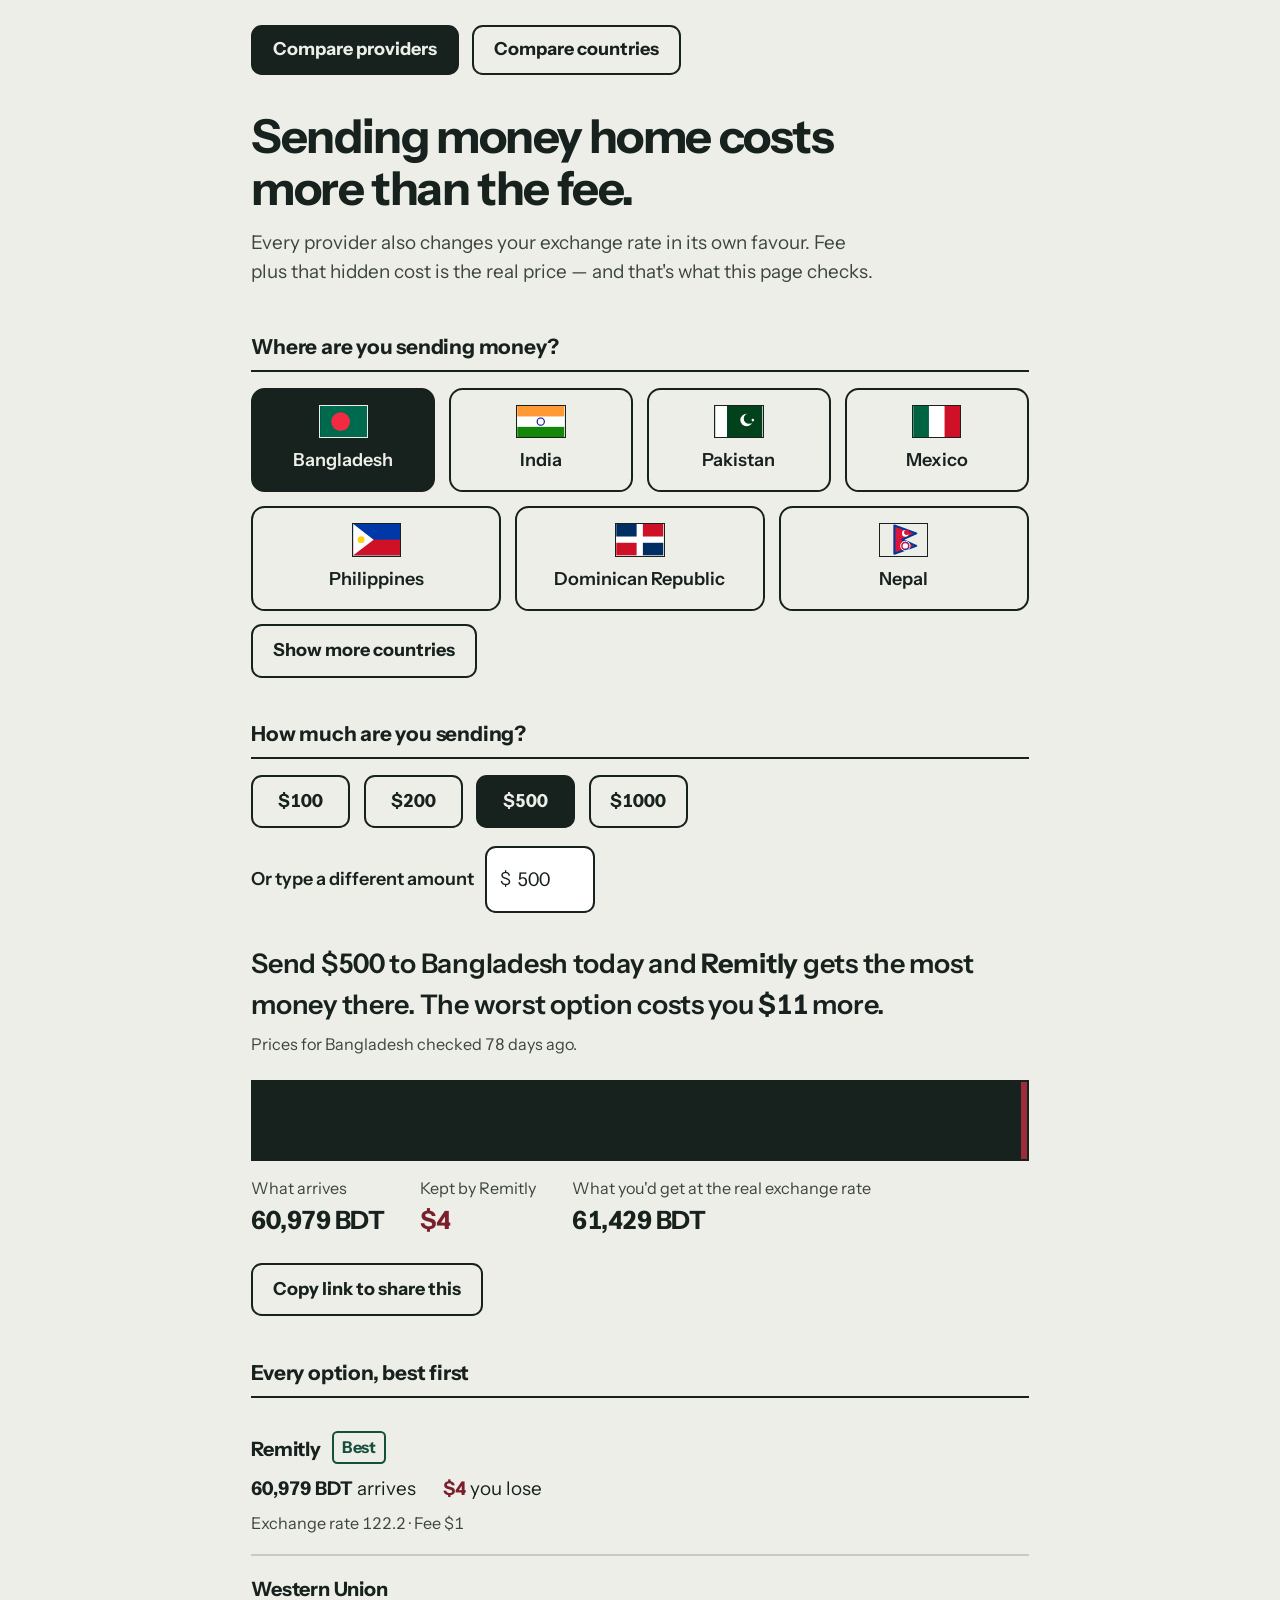
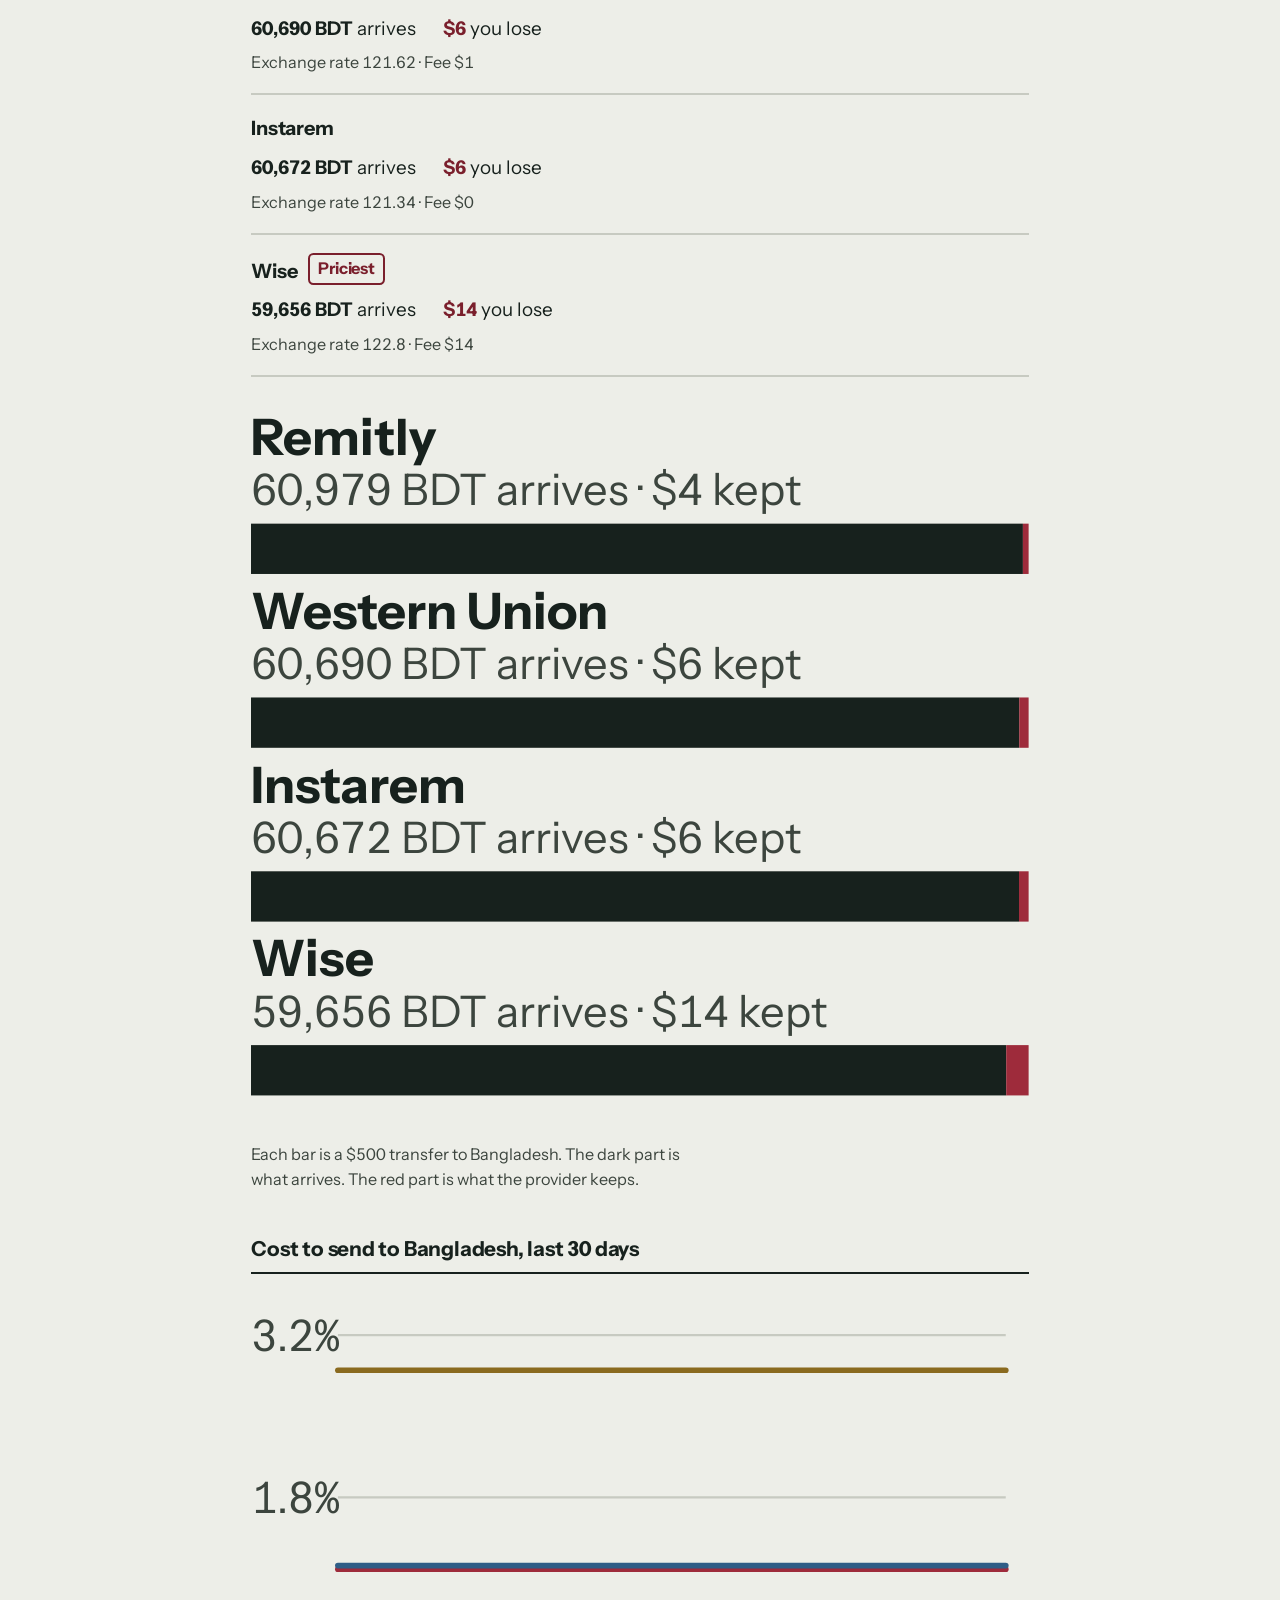
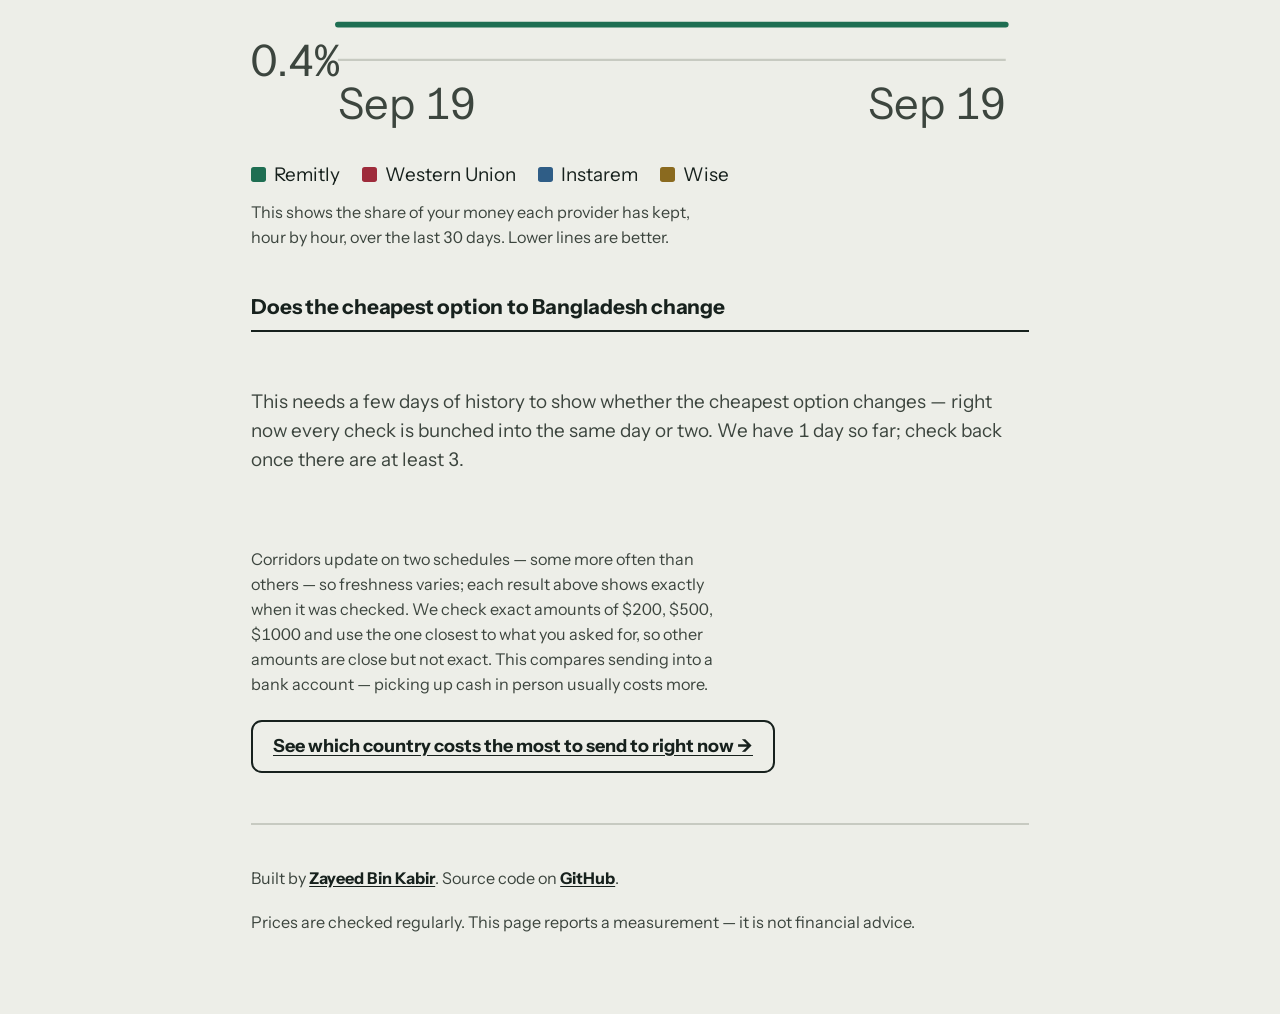
==== commit ae934b71: "Add tiered collection, 9 new corridors, and a country-comparison page Adds Vietnam, Guatemala, Colom" ====
--- a/docs/index.html
+++ b/docs/index.html
@@ -8,170 +8,27 @@
 <link rel="preconnect" href="https://fonts.googleapis.com">
 <link rel="preconnect" href="https://fonts.gstatic.com" crossorigin>
 <link href="https://fonts.googleapis.com/css2?family=Instrument+Sans:ital,wght@0,400..700;1,400..700&display=swap" rel="stylesheet">
-<style>
-  :root{
-    --paper:#edeee8;
-    --ink:#17211d;
-    --ink-soft:#3c453e;      /* readable secondary text, ~8.5:1 on paper */
-    --muted:#5e675f;         /* decoration only: gridlines, dividers — never text */
-    --rule:#c7cac1;
-    --kept-fill:#9e2b3b;     /* decorative bar/legend colour, not used for text */
-    --kept-text:#7a1f2c;     /* readable red text, ~8.7:1 on paper */
-    --best-fill:#1e6e52;
-    --best-text:#14503b;     /* readable green text, ~8:1 on paper */
-    --step:clamp(1rem,2.5vw,1.4rem);
-    color-scheme:light;
-  }
-  *{box-sizing:border-box}
-  html{-webkit-text-size-adjust:100%;font-size:20px}
-  body{
-    margin:0;background:var(--paper);color:var(--ink);
-    font-family:"Instrument Sans",ui-sans-serif,system-ui,sans-serif;
-    font-size:1rem;line-height:1.55;
-    font-variant-numeric:tabular-nums;
-  }
-  .wrap{max-width:46rem;margin:0 auto;padding:var(--step) var(--step) 4rem}
-  a{color:var(--ink);text-underline-offset:.15em}
-  h1,h2{font-family:inherit}
-
-  :is(a,button,input,[tabindex]):focus-visible{
-    outline:3px solid var(--ink);outline-offset:3px;border-radius:.3rem;
-  }
-
-  /* ---- masthead ---- */
-  .mast{padding:2.25rem 0 1.5rem}
-  h1{
-    margin:0;font-size:clamp(1.8rem,5.5vw,2.6rem);font-weight:700;
-    letter-spacing:-.03em;line-height:1.1;max-width:16ch;
-  }
-  .sub{margin:.85rem 0 0;color:var(--ink-soft);font-size:1.05rem;max-width:42ch}
-
-  /* ---- section headings ---- */
-  h2{
-    margin:2.75rem 0 1rem;font-size:1.15rem;font-weight:700;letter-spacing:-.01em;
-    padding-bottom:.5rem;border-bottom:2px solid var(--ink);
-  }
-  .prompt{margin:0 0 .75rem;font-size:1.1rem;font-weight:700}
-
-  /* ---- country picker ---- */
-  .countries{
-    display:flex;flex-wrap:wrap;gap:.75rem;margin:0;padding:0;
-  }
-  .country-btn{
-    flex:1 1 8.5rem;display:flex;flex-direction:column;align-items:center;gap:.5rem;
-    min-height:5.5rem;padding:.85rem .5rem;font:inherit;font-size:1rem;font-weight:600;
-    color:var(--ink);background:var(--paper);border:2px solid var(--ink);border-radius:.75rem;
-    cursor:pointer;text-align:center;
-  }
-  .country-btn .flagbox{width:2.75rem;height:1.85rem;flex:none}
-  .country-btn .flagbox svg{width:100%;height:100%;display:block;border:1px solid var(--ink)}
-  .country-btn .flagFallback{
-    width:100%;height:100%;display:flex;align-items:center;justify-content:center;
-    border:2px solid var(--ink);border-radius:.2rem;font-weight:700;font-size:.95rem;
-  }
-  .country-btn[aria-pressed="true"]{
-    background:var(--ink);color:var(--paper);border-width:4px;padding:calc(.85rem - 2px) calc(.5rem - 2px);
-  }
-  .country-btn[aria-pressed="true"] .flagbox svg,
-  .country-btn[aria-pressed="true"] .flagFallback{border-color:var(--paper)}
-
-  /* ---- amount picker ---- */
-  .amtpresets{display:flex;flex-wrap:wrap;gap:.75rem;margin:0 0 1rem;padding:0}
-  .amtbtn{
-    min-width:5.5rem;min-height:3rem;padding:.6rem 1.1rem;font:inherit;font-size:1.05rem;font-weight:700;
-    color:var(--ink);background:var(--paper);border:2px solid var(--ink);border-radius:.6rem;cursor:pointer;
-  }
-  .amtbtn[aria-pressed="true"]{background:var(--ink);color:var(--paper);border-width:4px;padding:calc(.6rem - 2px) calc(1.1rem - 2px)}
-  .amtcustom{display:flex;align-items:center;gap:.6rem;font-size:1rem}
-  .amtcustom label{font-weight:600}
-  .amtcustom .box{
-    display:inline-flex;align-items:center;gap:.25rem;border:2px solid var(--ink);
-    border-radius:.6rem;padding:.4rem .7rem;background:#fff;
-  }
-  .amtcustom input{
-    font:inherit;font-size:1.05rem;font-variant-numeric:tabular-nums;color:var(--ink);
-    background:transparent;border:0;width:5ch;-moz-appearance:textfield;min-height:2.5rem;
-  }
-  .amtcustom input::-webkit-outer-spin-button,
-  .amtcustom input::-webkit-inner-spin-button{-webkit-appearance:none;margin:0}
-
-  /* ---- the plain-language answer ---- */
-  .lead{
-    margin:2.25rem 0 0;font-size:clamp(1.2rem,3.6vw,1.5rem);line-height:1.5;font-weight:600;
-    letter-spacing:-.01em;
-  }
-  .lead b{font-weight:700}
-
-  /* ---- shortfall bar: the one loud picture ---- */
-  .shortfall{margin:1.5rem 0 0}
-  .bar{
-    position:relative;display:flex;height:4.5rem;border:2px solid var(--ink);
-    overflow:hidden;background:var(--paper);
-  }
-  .bar .arrives{background:var(--ink)}
-  .bar .kept{background:var(--kept-fill);flex:1 1 auto}
-  .bar span{transition:width .35s cubic-bezier(.2,.7,.3,1)}
-  .legend{
-    display:flex;flex-wrap:wrap;gap:.5rem 2rem;margin:.85rem 0 0;
-  }
-  .legend > div{font-size:.95rem;color:var(--ink-soft)}
-  .legend b{display:block;color:var(--ink);font-size:1.4rem;font-weight:700;letter-spacing:-.02em}
-  .legend .loud b{color:var(--kept-text)}
-
-  /* ---- ranked rows ---- */
-  .rows{margin:0;padding:0;list-style:none}
-  .row{padding:1rem 0;border-bottom:2px solid var(--rule)}
-  .name{font-size:1.1rem;font-weight:700;letter-spacing:-.01em}
-  .bank{font-weight:400;color:var(--ink-soft);font-size:.95rem}
-  .tag{
-    display:inline-block;margin-left:.6rem;font-size:.85rem;font-weight:700;
-    border:2px solid currentColor;border-radius:.3rem;padding:.1em .5em;vertical-align:.2em;
-  }
-  .tag.good{color:var(--best-text)}
-  .tag.bad{color:var(--kept-text)}
-  .stats{display:flex;flex-wrap:wrap;gap:.4rem 1.5rem;margin:.5rem 0 0;font-size:1.05rem}
-  .stats .stat b{font-variant-numeric:tabular-nums}
-  .stats .loss b{color:var(--kept-text)}
-  .detail{margin:.4rem 0 0;color:var(--ink-soft);font-size:.95rem}
-
-  /* ---- charts (shared) ---- */
-  .chart{width:100%;height:auto;overflow:visible;margin-top:.75rem}
-  .chart .axis{stroke:var(--rule);stroke-width:1}
-  .chart .line{fill:none;stroke-width:2.5;stroke-linejoin:round;stroke-linecap:round}
-  .chart .axisText{font-size:21px;fill:var(--ink-soft)}
-  .chart .barName{font-size:24px;font-weight:700;fill:var(--ink)}
-  .chart .barAmt{font-size:21px;fill:var(--ink-soft)}
-  @media (prefers-reduced-motion:reduce){.bar span{transition:none}}
-  .keys{display:flex;flex-wrap:wrap;gap:.5rem 1.25rem;margin-top:.75rem;font-size:1.05rem;color:var(--ink)}
-  .keys i{display:inline-block;width:.85rem;height:.85rem;margin-right:.4rem;vertical-align:-.08em;border-radius:.15rem}
-  .caption{margin:.75rem 0 0;color:var(--ink-soft);font-size:.95rem;max-width:42ch}
-
-  .note{margin:2.5rem 0 0;color:var(--ink-soft);font-size:.95rem;max-width:44ch}
-  .state{padding:2rem 0;color:var(--ink-soft);font-size:1.05rem}
-  .state b{display:block;color:var(--ink);font-weight:700;font-size:1.15rem;margin-bottom:.3rem}
-  [hidden]{display:none!important}
-
-  /* ---- footer ---- */
-  .site-footer{
-    margin-top:3.5rem;padding-top:1.5rem;border-top:2px solid var(--rule);
-    font-size:.95rem;color:var(--ink-soft);
-  }
-  .site-footer p{margin:.4rem 0}
-  .site-footer a{font-weight:700;text-decoration:underline;display:inline-flex;align-items:center;min-height:48px}
-</style>
+<link rel="stylesheet" href="style.css">
 </head>
 <body>
 <main class="wrap">
 
+  <nav class="pagenav" aria-label="Pages">
+    <a href="index.html" aria-current="page">Compare providers</a>
+    <a href="compare.html">Compare countries</a>
+  </nav>
+
   <header class="mast">
     <h1>Sending money home costs more than the fee.</h1>
     <p class="sub">Every provider also changes your exchange rate in its own favour. Fee plus that
-      hidden cost is the real price — and that's what this page checks every hour.</p>
+      hidden cost is the real price — and that's what this page checks.</p>
   </header>
 
   <div id="app" hidden>
-    <h2 style="margin-top:1.5rem">Where are you sending money?</h2>
+    <h2 style="margin-top:1.25rem">Where are you sending money?</h2>
     <div class="countries" id="countries" role="group" aria-label="Choose the country you're sending to"></div>
+    <button type="button" class="btn morebtn" id="moreBtn" aria-expanded="false" hidden>Show more countries</button>
+    <div class="countries more" id="countriesMore" role="group" aria-label="More countries" hidden></div>
 
     <h2>How much are you sending?</h2>
     <div class="amtpresets" id="amtpresets" role="group" aria-label="Choose an amount in US dollars"></div>
@@ -185,6 +42,7 @@
 
     <section id="result" aria-live="polite" aria-atomic="true">
       <p class="lead" id="lead"></p>
+      <p class="freshness" id="freshness"></p>
 
       <div class="shortfall">
         <div class="bar">
@@ -199,6 +57,11 @@
       </div>
     </section>
 
+    <div class="share">
+      <button type="button" class="btn" id="shareBtn">Copy link to share this</button>
+      <span id="shareStatus" aria-live="polite"></span>
+    </div>
+
     <h2>Every option, best first</h2>
     <ul class="rows" id="rows"></ul>
     <div id="providerBar"></div>
@@ -206,10 +69,14 @@
     <h2 id="histTitle">Cost to send, last 30 days</h2>
     <div id="hist"></div>
 
-    <h2>Which country costs the most to send to right now</h2>
-    <div id="compareChart"></div>
+    <h2 id="winnerTitle">Does the cheapest option change</h2>
+    <div id="winnerHistory"></div>
 
     <p class="note" id="note"></p>
+
+    <p class="share">
+      <a class="btn" href="compare.html">See which country costs the most to send to right now →</a>
+    </p>
   </div>
 
   <div class="state" id="loading">Loading the latest prices.</div>
@@ -222,75 +89,95 @@
   <footer class="site-footer">
     <p>Built by <a href="https://jayeed17.github.io">Zayeed Bin Kabir</a>. Source code on
       <a href="https://github.com/jayeed17/remit-watch">GitHub</a>.</p>
-    <p>Prices are checked every hour. This page reports a measurement — it is not financial advice.</p>
+    <p>Prices are checked regularly. This page reports a measurement — it is not financial advice.</p>
   </footer>
 
 </main>
 
+<script src="app.js"></script>
 <script>
-const $ = (id) => document.getElementById(id);
-const usd = (n) => n.toLocaleString("en-US", {style:"currency", currency:"USD", maximumFractionDigits:0});
-const local = (n, c) => n.toLocaleString("en-US", {maximumFractionDigits:0}) + " " + c;
-const esc = (s) => String(s).replace(/[<>&"]/g, ch => ({"<":"&lt;",">":"&gt;","&":"&amp;",'"':"&quot;"}[ch]));
-
-const C = {ink:"#17211d", inkSoft:"#3c453e", kept:"#9e2b3b", keptText:"#7a1f2c", best:"#1e6e52", bestText:"#14503b"};
-const CW = 340; // shared chart viewBox width — keeps text scaling predictable across charts
-
-// Simple geometric flags — no emoji, each has a <title> for screen readers.
-const FLAGS = {
-  BDT: `<title>Flag of Bangladesh</title><rect width="30" height="20" fill="#006a4e"/><circle cx="13" cy="10" r="6" fill="#f42a41"/>`,
-  INR: `<title>Flag of India</title><rect width="30" height="20" fill="#fff"/><rect width="30" height="6.67" fill="#ff9933"/><rect y="13.33" width="30" height="6.67" fill="#138808"/><circle cx="15" cy="10" r="2.3" fill="none" stroke="#0000a0" stroke-width="0.7"/>`,
-  PKR: `<title>Flag of Pakistan</title><rect width="30" height="20" fill="#01411c"/><rect width="7.5" height="20" fill="#fff"/><circle cx="20" cy="9" r="4" fill="#fff"/><circle cx="21.6" cy="8" r="3.4" fill="#01411c"/><rect x="23.3" y="8.3" width="1.4" height="1.4" fill="#fff" transform="rotate(45 24 9)"/>`,
-  MXN: `<title>Flag of Mexico</title><rect width="30" height="20" fill="#fff"/><rect width="10" height="20" fill="#006341"/><rect x="20" width="10" height="20" fill="#ce1126"/>`,
-  PHP: `<title>Flag of the Philippines</title><rect width="30" height="20" fill="#0038a8"/><rect y="10" width="30" height="10" fill="#ce1126"/><path d="M0 0 L13 10 L0 20 Z" fill="#fff"/><circle cx="5" cy="10" r="2.2" fill="#fcd116"/>`,
-  DOP: `<title>Flag of the Dominican Republic</title><rect width="30" height="20" fill="#fff"/><rect width="13" height="8" fill="#002d62"/><rect x="17" width="13" height="8" fill="#ce1126"/><rect width="13" y="12" height="8" fill="#ce1126"/><rect x="17" y="12" width="13" height="8" fill="#002d62"/>`,
-};
-
-function flagMarkup(dst, country){
-  if (FLAGS[dst]) return `<svg class="flag" viewBox="0 0 30 20" aria-hidden="true">${FLAGS[dst]}</svg>`;
-  return `<span class="flagFallback" aria-hidden="true">${esc(dst.slice(0,2).toUpperCase())}</span>`;
-}
-
-let SNAP = null, HIST = {}, amount = 500, selectedIndex = 0;
+let SNAP = null, amount = 500, selectedIndex = 0;
 const PRESETS = [100, 200, 500, 1000];
 
 async function boot(){
   try {
-    const r = await fetch("data/latest.json", {cache:"no-store"});
-    if (!r.ok) throw new Error(r.status);
-    SNAP = await r.json();
-    if (!SNAP.corridors?.length) throw new Error("empty");
+    SNAP = await fetchSnapshot();
   } catch {
     $("loading").hidden = true; $("error").hidden = false; return;
   }
 
-  $("countries").innerHTML = SNAP.corridors.map((c,i) => `
-    <button type="button" class="country-btn" data-i="${i}" aria-pressed="${i===0}">
-      <span class="flagbox">${flagMarkup(c.dst, c.country)}</span>
-      <span>${esc(c.country)}</span>
-    </button>`).join("");
-  [...$("countries").querySelectorAll("button")].forEach(b => b.onclick = () => {
+  applyHash();
+
+  const core = [], more = [];
+  SNAP.corridors.forEach((c,i) => {
+    const btn = `
+      <button type="button" class="country-btn" data-i="${i}" aria-pressed="${i===selectedIndex}">
+        <span class="flagbox">${flagMarkup(c.dst)}</span>
+        <span>${esc(c.country)}</span>
+      </button>`;
+    (c.tier === "extended" ? more : core).push(btn);
+  });
+  $("countries").innerHTML = core.join("");
+  $("countriesMore").innerHTML = more.join("");
+  [...document.querySelectorAll(".country-btn")].forEach(b => b.onclick = () => {
     selectedIndex = +b.dataset.i; syncCountryUI(); render();
   });
 
+  if (more.length) {
+    $("moreBtn").hidden = false;
+    $("moreBtn").onclick = () => {
+      const open = $("countriesMore").hidden;
+      $("countriesMore").hidden = !open;
+      $("moreBtn").setAttribute("aria-expanded", String(open));
+      $("moreBtn").textContent = open ? "Show fewer countries" : "Show more countries";
+    };
+    if (SNAP.corridors[selectedIndex]?.tier === "extended") $("moreBtn").click();
+  }
+
   $("amtpresets").innerHTML = PRESETS.map(v => `
-    <button type="button" class="amtbtn" data-amt="${v}" aria-pressed="${v===amount}">$${v}</button>`).join("");
+    <button type="button" class="btn amtbtn" data-amt="${v}" aria-pressed="${v===amount}">$${v}</button>`).join("");
   [...$("amtpresets").querySelectorAll("button")].forEach(b => b.onclick = () => setAmount(+b.dataset.amt));
   $("amount").oninput = (e) => setAmount(+e.target.value);
 
-  const when = new Date(SNAP.generated);
+  $("shareBtn").onclick = async () => {
+    try {
+      await navigator.clipboard.writeText(location.href);
+      $("shareStatus").textContent = "Link copied — paste it anywhere to share this comparison.";
+    } catch {
+      $("shareStatus").textContent = `Couldn't copy automatically — the link in your address bar is ${location.href}`;
+    }
+    setTimeout(() => { $("shareStatus").textContent = ""; }, 4000);
+  };
+
   $("note").textContent =
-    `Prices were checked ${when.toLocaleString("en-US",{dateStyle:"medium",timeStyle:"short"})}. ` +
-    `We check exact amounts of $${SNAP.brackets.join(", $")} and use the one closest to what you asked ` +
-    `for, so other amounts are close but not exact. This compares sending into a bank account — ` +
-    `picking up cash in person usually costs more.`;
+    `Corridors update on two schedules — some more often than others — so freshness varies; ` +
+    `each result above shows exactly when it was checked. We check exact amounts of ` +
+    `$${SNAP.brackets.join(", $")} and use the one closest to what you asked for, so other amounts ` +
+    `are close but not exact. This compares sending into a bank account — picking up cash in person ` +
+    `usually costs more.`;
 
   $("loading").hidden = true; $("app").hidden = false;
   syncCountryUI(); syncAmountUI(); render();
 }
 
+// The URL hash is the shareable state: #DST-AMOUNT, e.g. #NPR-1000. Applied
+// once on load (before defaults are locked in) and kept current on every
+// render, so the address bar always matches what's on screen.
+function applyHash(){
+  const m = /^#?([A-Za-z]{3})-(\d+)$/.exec(decodeURIComponent(location.hash));
+  if (!m) return;
+  const i = SNAP.corridors.findIndex(c => c.dst === m[1].toUpperCase());
+  if (i === -1) return;
+  selectedIndex = i;
+  amount = Math.max(10, Math.min(5000, Math.round(+m[2]) || amount));
+}
+function syncHash(){
+  const c = SNAP.corridors[selectedIndex];
+  history.replaceState(null, "", `#${c.dst}-${amount}`);
+}
+
 function syncCountryUI(){
-  [...$("countries").querySelectorAll("button")].forEach(b => {
+  [...document.querySelectorAll(".country-btn")].forEach(b => {
     b.setAttribute("aria-pressed", String(+b.dataset.i === selectedIndex));
   });
 }
@@ -304,26 +191,6 @@
   if (!Number.isFinite(v)) return;
   amount = Math.max(10, Math.min(5000, Math.round(v)));
   syncAmountUI(); render();
-}
-
-function nearestBracket(quotes, amt){
-  const keys = Object.keys(quotes).map(Number).sort((a,b)=>a-b);
-  return String(keys.reduce((best,k) =>
-    Math.abs(k-amt) < Math.abs(best-amt) ? k : best, keys[0]));
-}
-
-// The JSON's "lost" field is in the destination currency, not USD — convert
-// using the ratio (lost/ideal), which is currency-independent, before ever
-// showing a dollar figure to the user.
-function rowsFor(c, amt){
-  const ideal = amt * c.mid;
-  return (c.quotes[nearestBracket(c.quotes, amt)] || [])
-    .map(q => {
-      const received = Math.max(0, (amt - q.fee) * q.rate);
-      const lost = ideal - received;
-      return {...q, received, usdLost: amt * (lost / ideal)};
-    })
-    .sort((a,b) => a.usdLost - b.usdLost);
 }
 
 function render(){
@@ -333,13 +200,16 @@
   const ideal = amount * c.mid;
   const best = rows[0], worst = rows[rows.length-1];
 
+  syncHash();
+
   $("lead").innerHTML =
     `Send ${usd(amount)} to ${esc(c.country)} today and <b>${esc(best.provider)}</b> gets the most ` +
-    `money there. The worst option costs you <b>${usd(Math.max(0, worst.usdLost-best.usdLost))}</b> more.`;
+    `money there. The worst option costs you <b>${usdLoss(worst.usdLost-best.usdLost)}</b> more.`;
+  $("freshness").textContent = `Prices for ${c.country} checked ${freshness(c.generated || SNAP.generated)}.`;
 
   $("barArrives").style.width = (100 * best.received / ideal).toFixed(2) + "%";
   $("valArrives").textContent = local(best.received, c.dst);
-  $("valKept").textContent = usd(best.usdLost);
+  $("valKept").textContent = usdLoss(best.usdLost);
   $("valIdeal").textContent = local(ideal, c.dst);
   $("lblProvider").textContent = best.provider;
 
@@ -352,15 +222,14 @@
         <span class="name">${esc(q.provider)}${bank}${tag}</span>
         <div class="stats">
           <span class="stat"><b>${local(q.received, c.dst)}</b> arrives</span>
-          <span class="stat loss"><b>${usd(q.usdLost)}</b> you lose</span>
+          <span class="stat loss"><b>${usdLoss(q.usdLost)}</b> you lose</span>
         </div>
         <p class="detail">Exchange rate ${q.rate.toLocaleString("en-US",{maximumFractionDigits:2})} · Fee ${usd(q.fee)}</p>
       </li>`;
   }).join("");
 
   drawProviderBar(c, rows, amount, ideal);
-  drawHistory(c);
-  drawCountryCompare(amount);
+  drawHistorySection(c);
 }
 
 function drawProviderBar(c, rows, amt, ideal){
@@ -373,7 +242,7 @@
     const bank = (q.kind && q.kind !== "moneyTransferProvider") ? " (a bank)" : "";
     return `
       <text x="0" y="${y+18}" class="barName">${esc(q.provider)}${esc(bank)}</text>
-      <text x="0" y="${y+40}" class="barAmt">${esc(local(q.received,c.dst))} arrives · ${esc(usd(q.usdLost))} kept</text>
+      <text x="0" y="${y+40}" class="barAmt">${esc(local(q.received,c.dst))} arrives · ${esc(usdLoss(q.usdLost))} kept</text>
       <rect x="0" y="${y+48}" width="${arrivesW.toFixed(1)}" height="22" fill="${C.ink}"/>
       <rect x="${arrivesW.toFixed(1)}" y="${y+48}" width="${keptW.toFixed(1)}" height="22" fill="${C.kept}"/>`;
   }).join("");
@@ -387,21 +256,20 @@
       arrives. The red part is what the provider keeps.</p>`;
 }
 
-async function drawHistory(c){
-  const key = `${c.src}-${c.dst}`;
+async function drawHistorySection(c){
+  const h = await fetchHistory(`${c.src}-${c.dst}`);
+  if (SNAP.corridors[selectedIndex] !== c) return;
+
+  drawHistory(c, h);
+  drawWinnerHistory(c, h);
+}
+
+function drawHistory(c, h){
   $("histTitle").textContent = `Cost to send to ${c.country}, last 30 days`;
-  if (!(key in HIST)) {
-    try {
-      const r = await fetch(`data/history/${key}.json`, {cache:"no-store"});
-      HIST[key] = r.ok ? await r.json() : [];
-    } catch { HIST[key] = []; }
-  }
-  const h = HIST[key];
-  if (SNAP.corridors[selectedIndex] !== c) return;
 
   if (h.length < 3) {
-    $("hist").innerHTML = `<p class="state">Not enough history yet — this fills in as the
-      hourly check runs. ${h.length} of 3 readings so far.</p>`;
+    $("hist").innerHTML = `<p class="state">Not enough history yet — this fills in as checks
+      run. ${h.length} of 3 readings so far.</p>`;
     return;
   }
 
@@ -426,7 +294,7 @@
     `<line class="axis" x1="${P.l}" y1="${y(v)}" x2="${W-P.r}" y2="${y(v)}"/>
      <text class="axisText" x="0" y="${y(v)+7}">${v.toFixed(1)}%</text>`).join("");
 
-  const fmt = t => new Date(t).toLocaleDateString("en-US",{month:"short",day:"numeric"});
+  const fmt = t => new Date(t).toLocaleDateString("en-US",{month:"short",day:"numeric",timeZone:"UTC"});
   $("hist").innerHTML = `
     <svg class="chart" viewBox="0 0 ${W} ${H}" role="img"
          aria-label="Share of the transfer each provider has kept, day by day, over the last 30 days">
@@ -440,40 +308,65 @@
       the last 30 days. Lower lines are better.</p>`;
 }
 
-function drawCountryCompare(amt){
-  // Round to whole dollars once, then size AND label every bar from that same
-  // rounded number — otherwise two countries can show the same "$3" label
-  // with visibly different bar lengths, which breaks the visual-text match
-  // this audience relies on.
-  const items = SNAP.corridors.map(c => {
-    const rows = rowsFor(c, amt);
-    return rows.length
-      ? {country: c.country, displayLost: Math.max(0, Math.round(rows[0].usdLost)), isCurrent: c === SNAP.corridors[selectedIndex]}
-      : null;
-  }).filter(Boolean).sort((a,b) => b.displayLost - a.displayLost);
-
-  const max = Math.max(...items.map(it => it.displayLost), 1);
+const MIN_WINNER_DAYS = 3;
+
+// One entry per calendar day (the day's last reading), so this answers "does
+// the cheapest option change day to day" rather than swinging hour to hour.
+function dailyWinners(h){
+  const byDay = new Map();
+  for (const p of h) {
+    const day = p.ts.slice(0, 10);
+    if (!byDay.has(day) || p.ts > byDay.get(day).ts) byDay.set(day, p);
+  }
+  return [...byDay.entries()].sort(([a],[b]) => a < b ? -1 : 1).map(([day, p]) => {
+    const entries = Object.entries(p.providers);
+    const [provider, pct] = entries.reduce((best, e) => e[1] < best[1] ? e : best, entries[0]);
+    return {day, provider, pct};
+  });
+}
+
+function drawWinnerHistory(c, h){
+  $("winnerTitle").textContent = `Does the cheapest option to ${c.country} change`;
+  const days = dailyWinners(h);
+
+  if (days.length < MIN_WINNER_DAYS) {
+    $("winnerHistory").innerHTML = `<p class="state">This needs a few days of history to show
+      whether the cheapest option changes — right now every check is bunched into the same
+      day or two. We have ${days.length} day${days.length===1?"":"s"} so far; check back once
+      there are at least ${MIN_WINNER_DAYS}.</p>`;
+    return;
+  }
+
+  let changes = 0;
   const rowH = 66, top = 10;
-  const H = top + items.length*rowH + 6;
-
-  const bars = items.map((it,i) => {
+  const H = top + days.length*rowH + 6;
+  const maxPct = Math.max(...days.map(d => d.pct), 0.01);
+  const fmt = d => new Date(d + "T00:00:00Z").toLocaleDateString("en-US",{month:"short",day:"numeric",timeZone:"UTC"});
+
+  const bars = days.map((d,i) => {
     const y = top + i*rowH;
-    const w = Math.max(2, (it.displayLost/max) * CW);
-    const label = (it.isCurrent ? "Your pick — " : "") + it.country;
+    const changed = i > 0 && d.provider !== days[i-1].provider;
+    if (changed) changes++;
+    const fill = i === 0 ? C.inkSoft : (changed ? C.keptText : C.bestText);
+    const w = Math.max(2, (d.pct/maxPct) * CW);
     return `
-      <text x="0" y="${y+18}" class="barName" font-weight="${it.isCurrent ? 700 : 600}">${esc(label)}</text>
-      <text x="0" y="${y+40}" class="barAmt">${esc(usd(it.displayLost))} lost with the best option there</text>
-      <rect x="0" y="${y+48}" width="${w.toFixed(1)}" height="22" fill="${it.isCurrent ? C.keptText : C.inkSoft}"/>`;
+      <text x="0" y="${y+18}" class="barName">${esc(fmt(d.day))}</text>
+      <text x="0" y="${y+40}" class="barAmt">${esc(d.provider)} was cheapest · lost ${d.pct.toFixed(1)}%</text>
+      <rect x="0" y="${y+48}" width="${w.toFixed(1)}" height="22" fill="${fill}"/>`;
   }).join("");
 
-  $("compareChart").innerHTML = `
+  const caption = changes === 0
+    ? `Every day for the last ${days.length} days, ${esc(days[0].provider)} has been the cheapest way
+       to send to ${esc(c.country)}. You don't need to re-check daily — it's been stable.`
+    : `The cheapest provider changed on ${changes} of the last ${days.length-1} days. Red bars mark a
+       change from the day before, green means it stayed the same. Worth checking before you send.`;
+
+  $("winnerHistory").innerHTML = `
     <svg class="chart" viewBox="0 0 ${CW} ${H}" role="img"
-         aria-label="Comparing the cheapest available option for each country, sending ${esc(usd(amt))} today">
+         aria-label="Which provider was cheapest to ${esc(c.country)} each day, and whether it changed">
       ${bars}
     </svg>
-    <p class="caption">This compares the best price available for each country, sending ${usd(amt)} right
-      now. Longer bars cost more, even with the best provider. ${esc(items[0]?.country || "")} currently
-      costs the most.</p>`;
+    <p class="caption">${caption}</p>`;
 }
 
 boot();
--- a/docs/style.css
+++ b/docs/style.css
@@ -0,0 +1,171 @@
+:root{
+  --paper:#edeee8;
+  --ink:#17211d;
+  --ink-soft:#3c453e;      /* readable secondary text, ~8.5:1 on paper */
+  --muted:#5e675f;         /* decoration only: gridlines, dividers — never text */
+  --rule:#c7cac1;
+  --kept-fill:#9e2b3b;     /* decorative bar/legend colour, not used for text */
+  --kept-text:#7a1f2c;     /* readable red text, ~8.7:1 on paper */
+  --best-fill:#1e6e52;
+  --best-text:#14503b;     /* readable green text, ~8:1 on paper */
+  --step:clamp(1rem,2.5vw,1.4rem);
+  color-scheme:light;
+}
+*{box-sizing:border-box}
+html{-webkit-text-size-adjust:100%;font-size:18px}
+body{
+  margin:0;background:var(--paper);color:var(--ink);
+  font-family:"Instrument Sans",ui-sans-serif,system-ui,sans-serif;
+  font-size:1rem;line-height:1.55;
+  font-variant-numeric:tabular-nums;
+}
+.wrap{max-width:46rem;margin:0 auto;padding:var(--step) var(--step) 4rem}
+a{color:var(--ink);text-underline-offset:.15em}
+h1,h2{font-family:inherit}
+
+:is(a,button,input,[tabindex]):focus-visible{
+  outline:3px solid var(--ink);outline-offset:3px;border-radius:.3rem;
+}
+
+/* ---- page nav ---- */
+.pagenav{display:flex;flex-wrap:wrap;gap:.75rem;margin:0 0 1.5rem}
+.pagenav a{
+  display:inline-flex;align-items:center;min-height:48px;padding:.5rem 1.1rem;
+  border:2px solid var(--ink);border-radius:.6rem;font-weight:700;text-decoration:none;
+}
+.pagenav a[aria-current="page"]{background:var(--ink);color:var(--paper)}
+
+/* ---- masthead ---- */
+.mast{padding:.5rem 0 1.25rem}
+h1{
+  margin:0;font-size:clamp(1.8rem,5.5vw,2.6rem);font-weight:700;
+  letter-spacing:-.03em;line-height:1.1;max-width:20ch;
+}
+.sub{margin:.75rem 0 0;color:var(--ink-soft);font-size:1.05rem;max-width:48ch}
+
+/* ---- section headings ---- */
+h2{
+  margin:2.25rem 0 .85rem;font-size:1.15rem;font-weight:700;letter-spacing:-.01em;
+  padding-bottom:.4rem;border-bottom:2px solid var(--ink);
+}
+
+/* ---- generic button ---- */
+.btn{
+  min-height:48px;padding:.6rem 1.1rem;font:inherit;font-size:1rem;font-weight:700;
+  color:var(--ink);background:var(--paper);border:2px solid var(--ink);border-radius:.6rem;
+  cursor:pointer;
+}
+.btn[aria-pressed="true"],.btn[aria-expanded="true"]{
+  background:var(--ink);color:var(--paper);border-width:4px;padding:calc(.6rem - 2px) calc(1.1rem - 2px);
+}
+
+/* ---- country picker ---- */
+.countries{display:flex;flex-wrap:wrap;gap:.75rem;margin:0;padding:0}
+.countries.more{margin-top:.75rem}
+.country-btn{
+  flex:1 1 8.5rem;display:flex;flex-direction:column;align-items:center;gap:.5rem;
+  min-height:5.5rem;padding:.85rem .5rem;font:inherit;font-size:1rem;font-weight:600;
+  color:var(--ink);background:var(--paper);border:2px solid var(--ink);border-radius:.75rem;
+  cursor:pointer;text-align:center;
+}
+.country-btn .flagbox{width:2.75rem;height:1.85rem;flex:none}
+.country-btn .flagbox svg{width:100%;height:100%;display:block;border:1px solid var(--ink)}
+.country-btn .flagFallback{
+  width:100%;height:100%;display:flex;align-items:center;justify-content:center;
+  border:2px solid var(--ink);border-radius:.2rem;font-weight:700;font-size:.9rem;
+}
+.country-btn[aria-pressed="true"]{
+  background:var(--ink);color:var(--paper);border-width:4px;padding:calc(.85rem - 2px) calc(.5rem - 2px);
+}
+.country-btn[aria-pressed="true"] .flagbox svg,
+.country-btn[aria-pressed="true"] .flagFallback{border-color:var(--paper)}
+.morebtn{margin-top:.75rem}
+
+/* ---- amount picker ---- */
+.amtpresets{display:flex;flex-wrap:wrap;gap:.75rem;margin:0 0 1rem;padding:0}
+.amtbtn{min-width:5.5rem}
+.amtcustom{display:flex;align-items:center;gap:.6rem;font-size:1rem}
+.amtcustom label{font-weight:600}
+.amtcustom .box{
+  display:inline-flex;align-items:center;gap:.25rem;border:2px solid var(--ink);
+  border-radius:.6rem;padding:.4rem .7rem;background:#fff;
+}
+.amtcustom input{
+  font:inherit;font-size:1.05rem;font-variant-numeric:tabular-nums;color:var(--ink);
+  background:transparent;border:0;width:5ch;-moz-appearance:textfield;min-height:48px;
+}
+.amtcustom input::-webkit-outer-spin-button,
+.amtcustom input::-webkit-inner-spin-button{-webkit-appearance:none;margin:0}
+
+/* ---- the plain-language answer ---- */
+.lead{
+  margin:1.75rem 0 0;font-size:clamp(1.2rem,3.6vw,1.5rem);line-height:1.5;font-weight:600;
+  letter-spacing:-.01em;
+}
+.lead b{font-weight:700}
+
+/* ---- freshness ---- */
+.freshness{margin:.4rem 0 0;color:var(--ink-soft);font-size:.9rem}
+
+/* ---- shortfall bar: the one loud picture ---- */
+.shortfall{margin:1.25rem 0 0}
+.bar{
+  position:relative;display:flex;height:4.5rem;border:2px solid var(--ink);
+  overflow:hidden;background:var(--paper);
+}
+.bar .arrives{background:var(--ink)}
+.bar .kept{background:var(--kept-fill);flex:1 1 auto}
+.bar span{transition:width .35s cubic-bezier(.2,.7,.3,1)}
+.legend{display:flex;flex-wrap:wrap;gap:.5rem 2rem;margin:.85rem 0 0}
+.legend > div{font-size:.9rem;color:var(--ink-soft)}
+.legend b{display:block;color:var(--ink);font-size:1.4rem;font-weight:700;letter-spacing:-.02em}
+.legend .loud b{color:var(--kept-text)}
+
+/* ---- share link ---- */
+.share{margin:1.25rem 0 0;display:flex;align-items:center;flex-wrap:wrap;gap:.75rem 1rem}
+#shareStatus{font-size:.9rem;color:var(--best-text);font-weight:700}
+
+/* ---- ranked rows ---- */
+.rows{margin:0;padding:0;list-style:none}
+.row{padding:1rem 0;border-bottom:2px solid var(--rule)}
+.name{font-size:1.1rem;font-weight:700;letter-spacing:-.01em}
+.bank{font-weight:400;color:var(--ink-soft);font-size:.9rem}
+.tag{
+  display:inline-block;margin-left:.6rem;font-size:.9rem;font-weight:700;
+  border:2px solid currentColor;border-radius:.3rem;padding:.1em .5em;vertical-align:.2em;
+}
+.tag.good{color:var(--best-text)}
+.tag.bad{color:var(--kept-text)}
+.stats{display:flex;flex-wrap:wrap;gap:.4rem 1.5rem;margin:.5rem 0 0;font-size:1.05rem}
+.stats .stat b{font-variant-numeric:tabular-nums}
+.stats .loss b{color:var(--kept-text)}
+.detail{margin:.4rem 0 0;color:var(--ink-soft);font-size:.9rem}
+
+/* ---- charts (shared) ---- */
+.chart{width:100%;height:auto;overflow:visible;margin-top:.75rem}
+.chart .axis{stroke:var(--rule);stroke-width:1}
+.chart .line{fill:none;stroke-width:2.5;stroke-linejoin:round;stroke-linecap:round}
+.chart .axisText{font-size:19px;fill:var(--ink-soft)}
+.chart .barName{font-size:22px;font-weight:700;fill:var(--ink)}
+.chart .barAmt{font-size:19px;fill:var(--ink-soft)}
+@media (prefers-reduced-motion:reduce){.bar span{transition:none}}
+.keys{display:flex;flex-wrap:wrap;gap:.5rem 1.25rem;margin-top:.75rem;font-size:1.05rem;color:var(--ink)}
+.keys i{display:inline-block;width:.85rem;height:.85rem;margin-right:.4rem;vertical-align:-.08em;border-radius:.15rem}
+.caption{margin:.6rem 0 0;color:var(--ink-soft);font-size:.9rem;max-width:42ch}
+
+/* ---- sortable compare list ---- */
+.sortbar{display:flex;flex-wrap:wrap;gap:.75rem;align-items:center;margin:0 0 1.25rem}
+.sortbar span{font-weight:600;font-size:.95rem;color:var(--ink-soft)}
+
+.note{margin:2rem 0 0;color:var(--ink-soft);font-size:.9rem;max-width:44ch}
+.state{padding:2rem 0;color:var(--ink-soft);font-size:1.05rem}
+.state b{display:block;color:var(--ink);font-weight:700;font-size:1.15rem;margin-bottom:.3rem}
+[hidden]{display:none!important}
+
+/* ---- footer ---- */
+.site-footer{
+  margin-top:2.75rem;padding-top:1.25rem;border-top:2px solid var(--rule);
+  font-size:.9rem;color:var(--ink-soft);
+}
+.site-footer p{margin:.4rem 0}
+.site-footer a{font-weight:700;text-decoration:underline;display:inline-flex;align-items:center;min-height:48px}
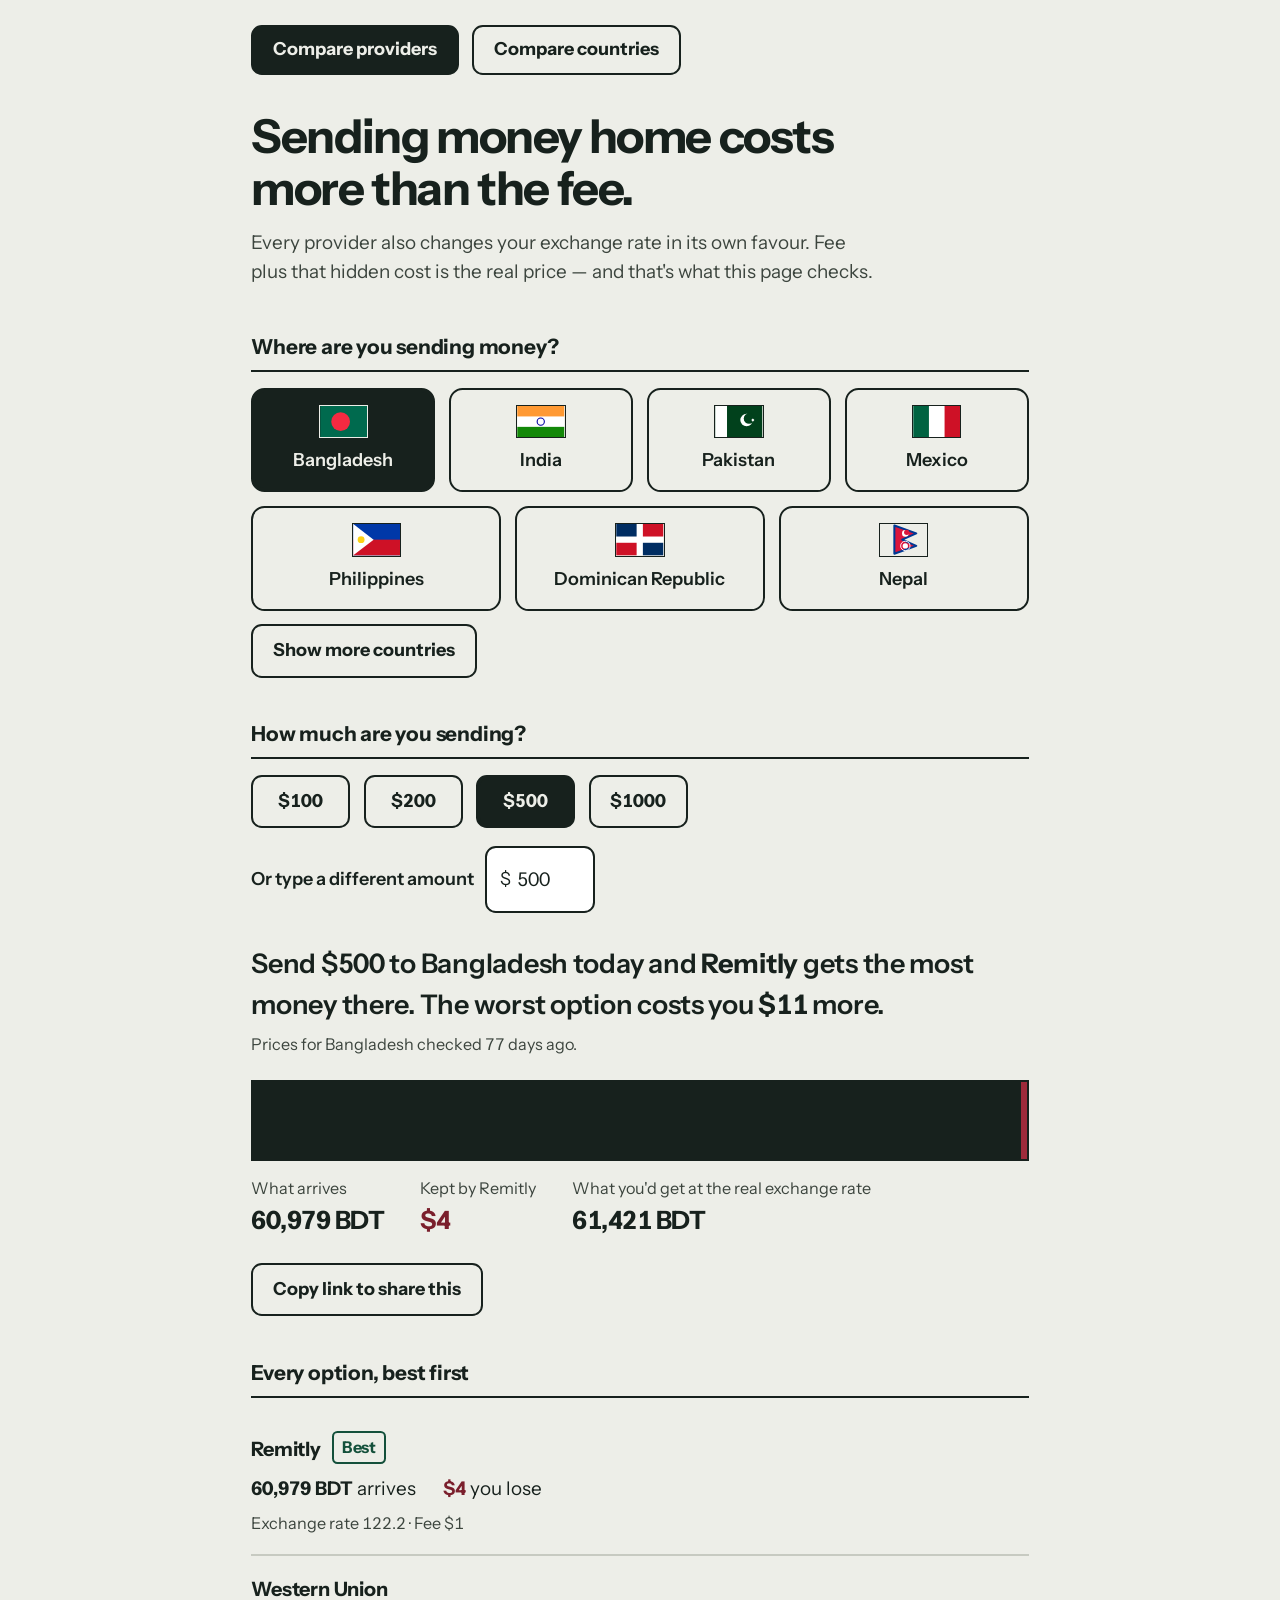
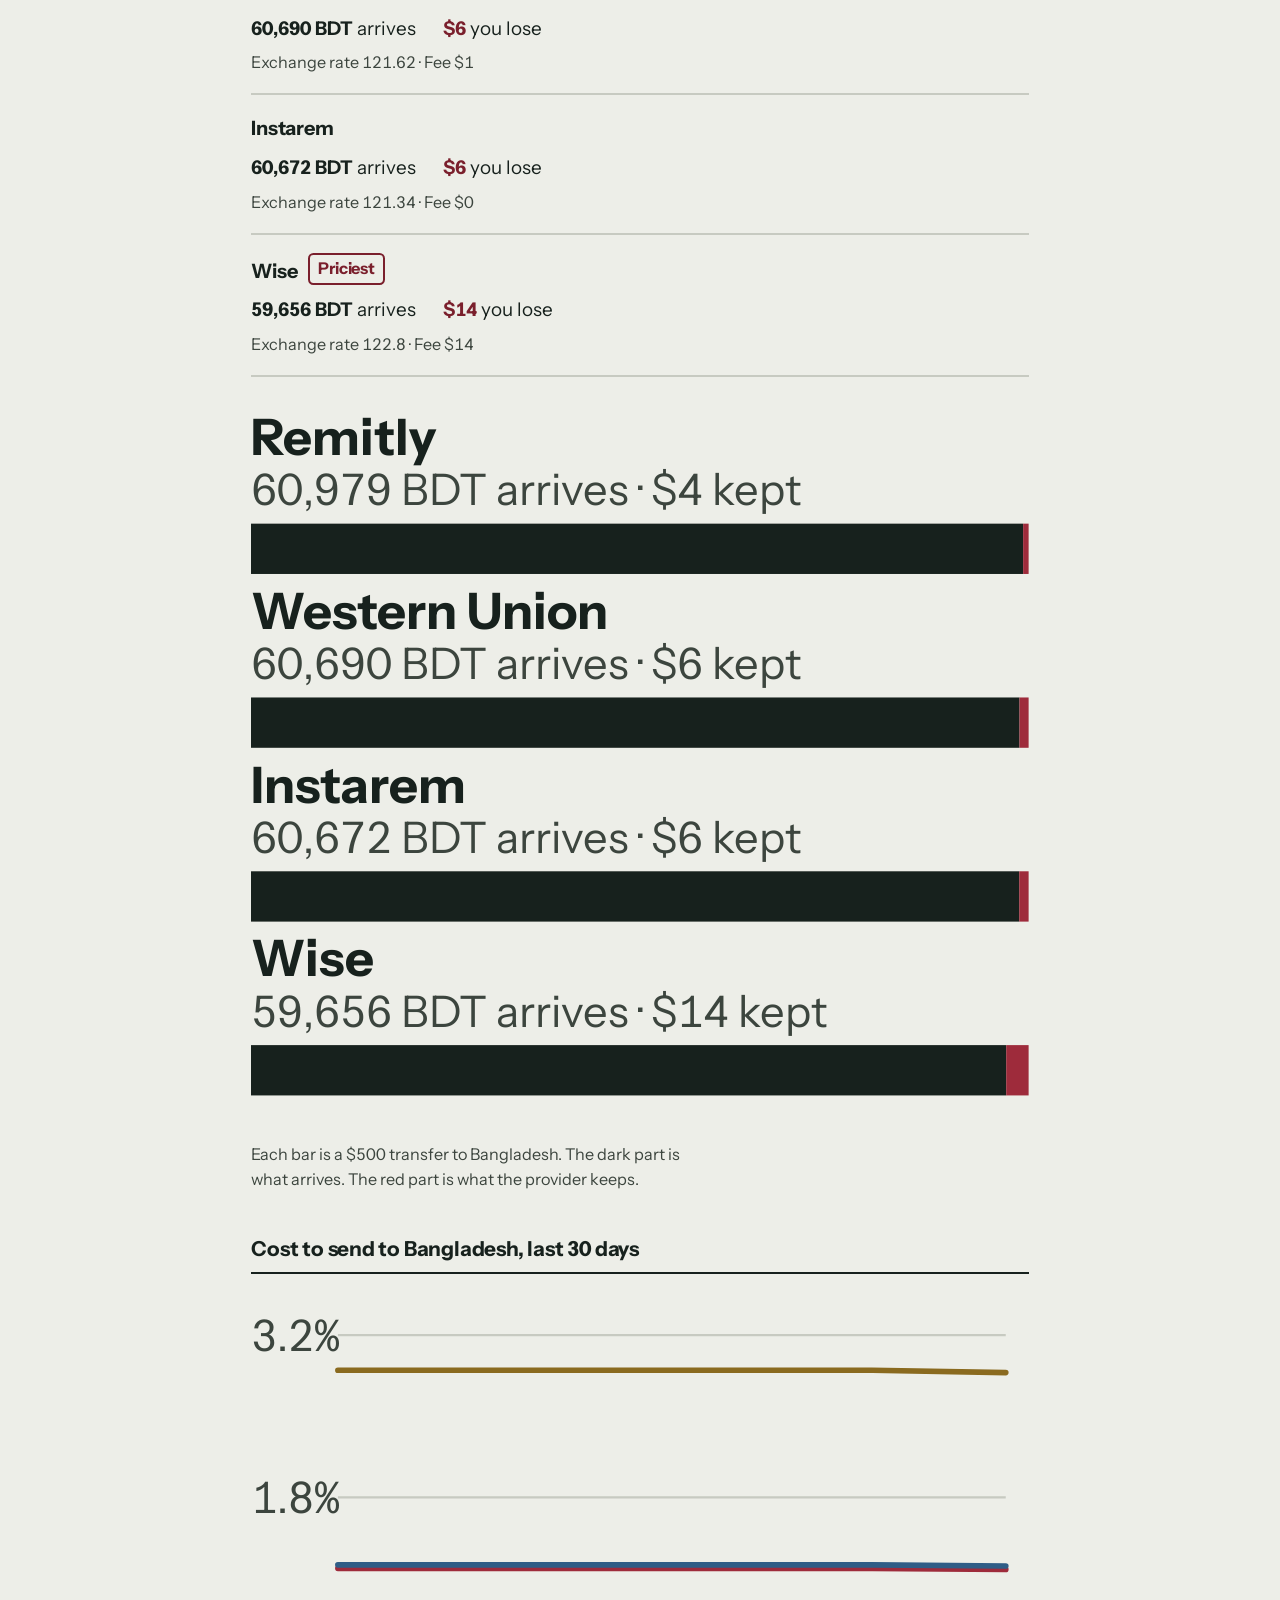
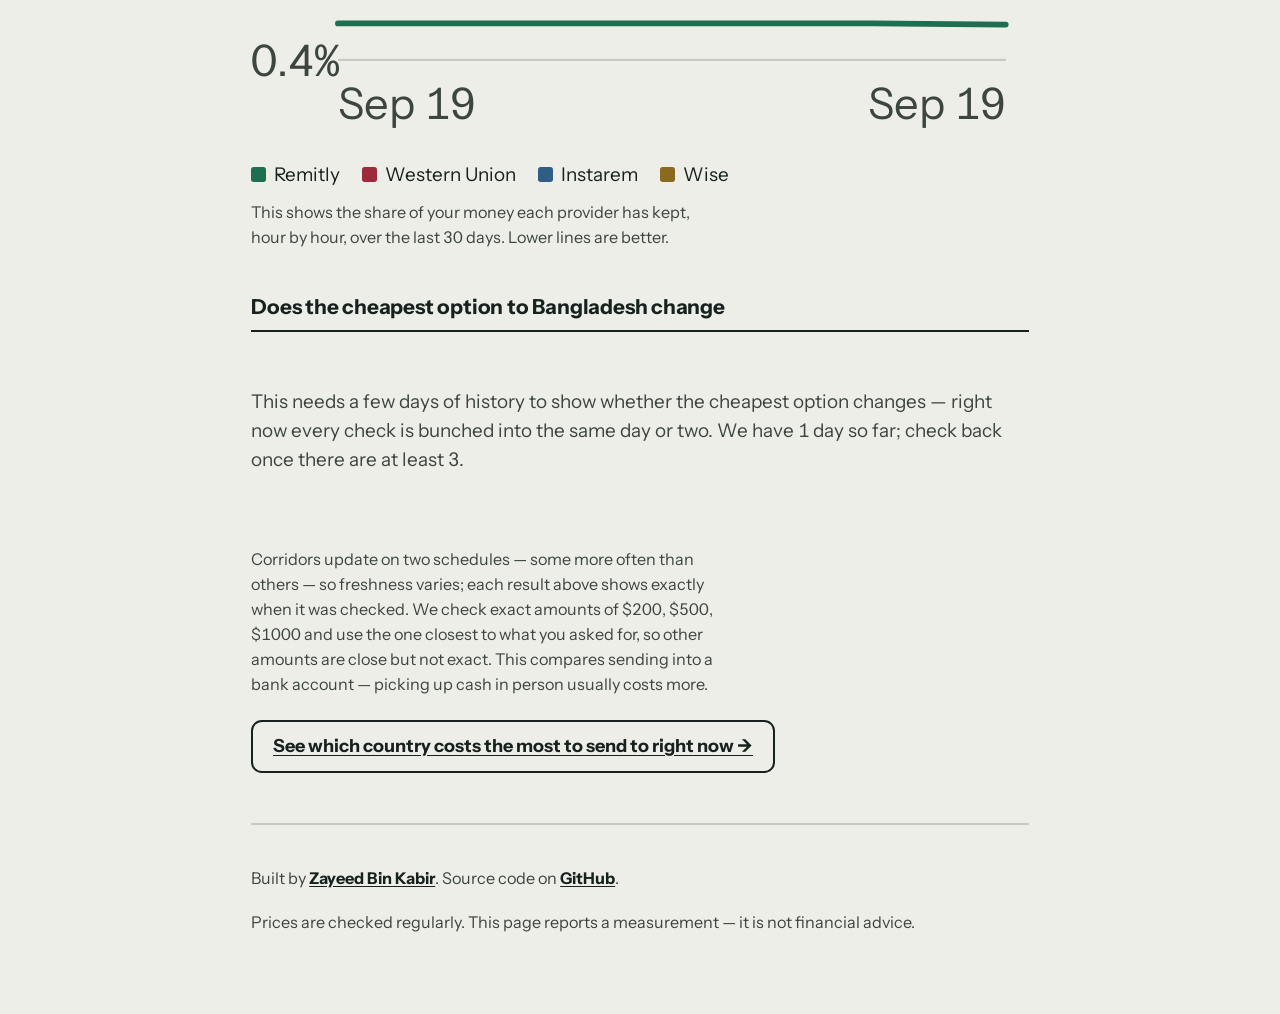
==== commit e21d1304: "Cross-check the reference exchange rate and disclose when it's uncertain 12 of 16 corridors fall bac" ====
--- a/docs/index.html
+++ b/docs/index.html
@@ -43,6 +43,7 @@
     <section id="result" aria-live="polite" aria-atomic="true">
       <p class="lead" id="lead"></p>
       <p class="freshness" id="freshness"></p>
+      <p class="uncertain" id="uncertain" hidden></p>
 
       <div class="shortfall">
         <div class="bar">
@@ -114,6 +115,7 @@
       <button type="button" class="country-btn" data-i="${i}" aria-pressed="${i===selectedIndex}">
         <span class="flagbox">${flagMarkup(c.dst)}</span>
         <span>${esc(c.country)}</span>
+        ${c.rate_uncertain ? '<span class="tag bad">Rate uncertain</span>' : ''}
       </button>`;
     (c.tier === "extended" ? more : core).push(btn);
   });
@@ -206,6 +208,12 @@
     `Send ${usd(amount)} to ${esc(c.country)} today and <b>${esc(best.provider)}</b> gets the most ` +
     `money there. The worst option costs you <b>${usdLoss(worst.usdLost-best.usdLost)}</b> more.`;
   $("freshness").textContent = `Prices for ${c.country} checked ${freshness(c.generated || SNAP.generated)}.`;
+  $("uncertain").hidden = !c.rate_uncertain;
+  if (c.rate_uncertain) {
+    $("uncertain").textContent =
+      `We're not confident in the exchange rate for ${c.country} right now — our data sources ` +
+      `disagree by about ${c.rate_disagreement_pct}%. Treat the numbers below as rough until this settles.`;
+  }
 
   $("barArrives").style.width = (100 * best.received / ideal).toFixed(2) + "%";
   $("valArrives").textContent = local(best.received, c.dst);
--- a/docs/style.css
+++ b/docs/style.css
@@ -79,6 +79,7 @@
 }
 .country-btn[aria-pressed="true"] .flagbox svg,
 .country-btn[aria-pressed="true"] .flagFallback{border-color:var(--paper)}
+.country-btn[aria-pressed="true"] .tag{color:var(--paper)}
 .morebtn{margin-top:.75rem}
 
 /* ---- amount picker ---- */
@@ -106,6 +107,12 @@
 
 /* ---- freshness ---- */
 .freshness{margin:.4rem 0 0;color:var(--ink-soft);font-size:.9rem}
+
+/* ---- rate-uncertain disclosure ---- */
+.uncertain{
+  margin:.85rem 0 0;padding:.85rem 1rem;border:2px solid var(--kept-text);border-radius:.6rem;
+  color:var(--kept-text);font-weight:600;font-size:.95rem;
+}
 
 /* ---- shortfall bar: the one loud picture ---- */
 .shortfall{margin:1.25rem 0 0}
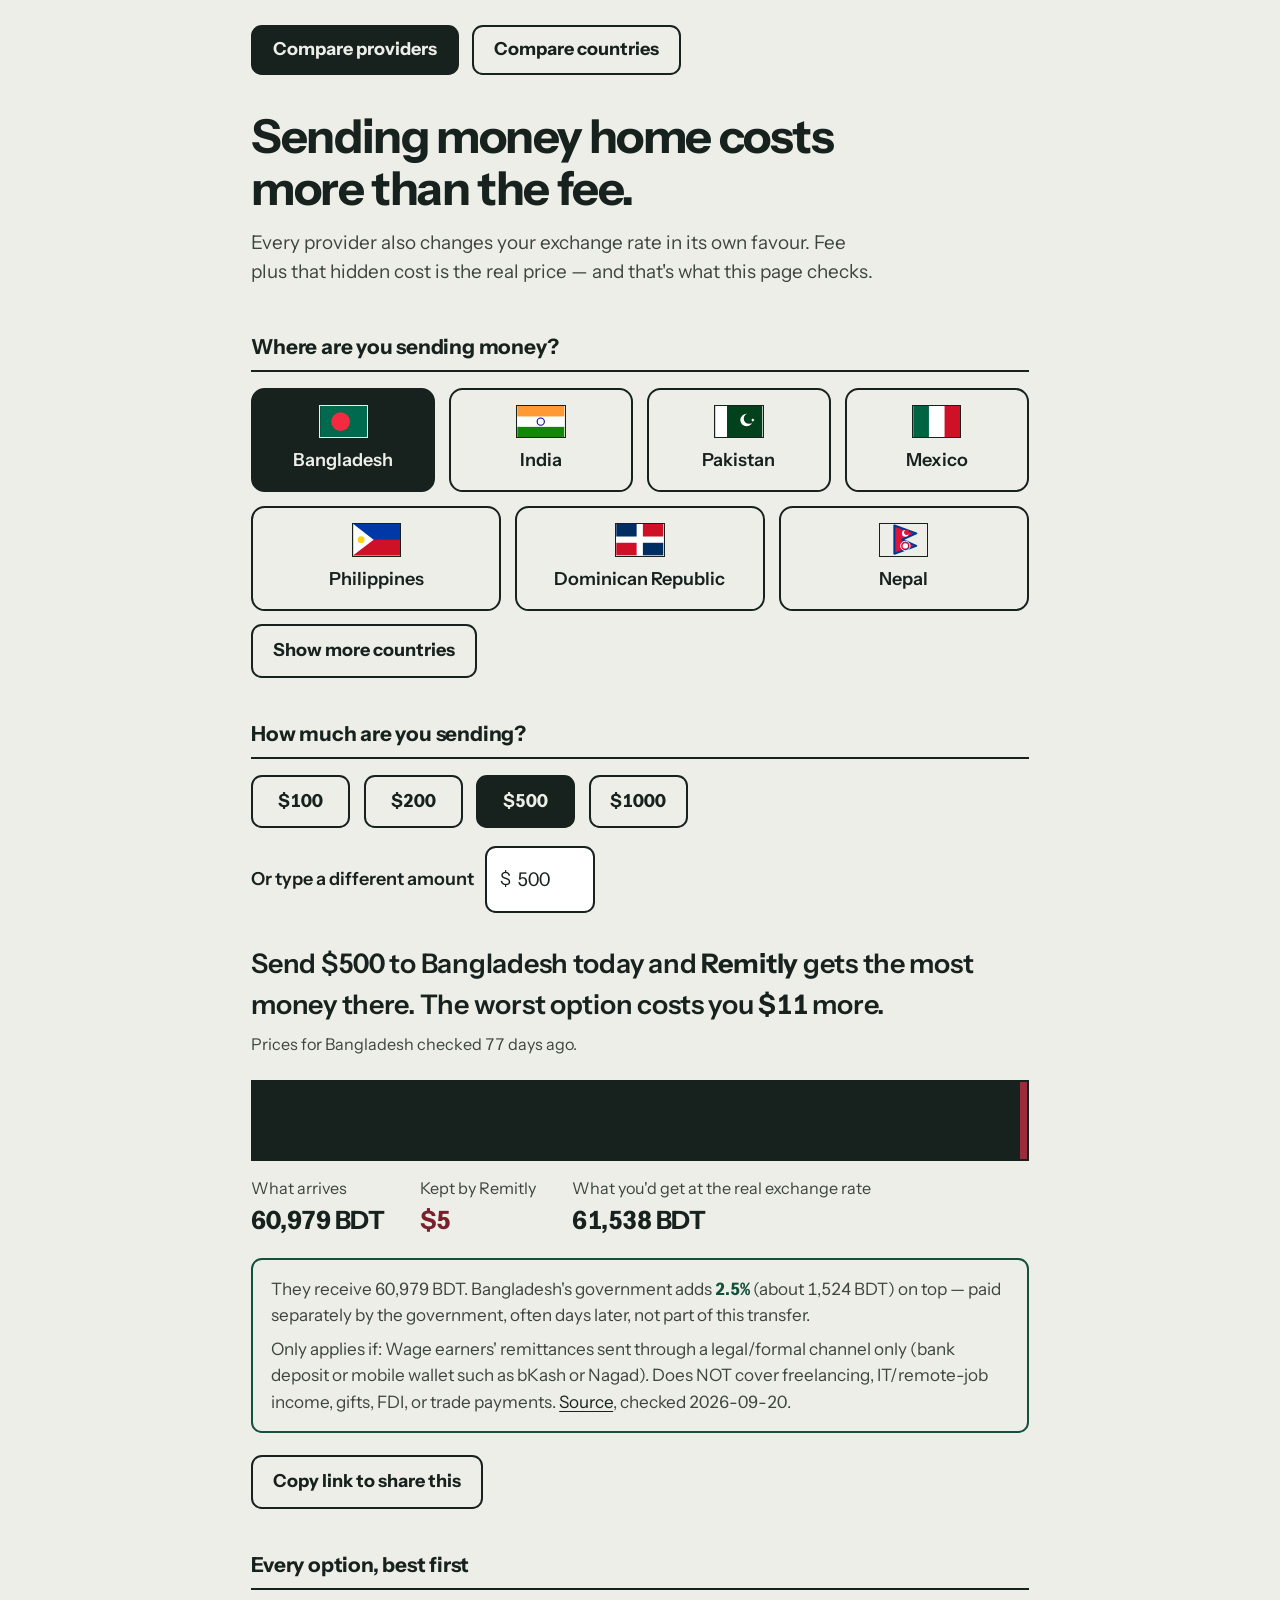
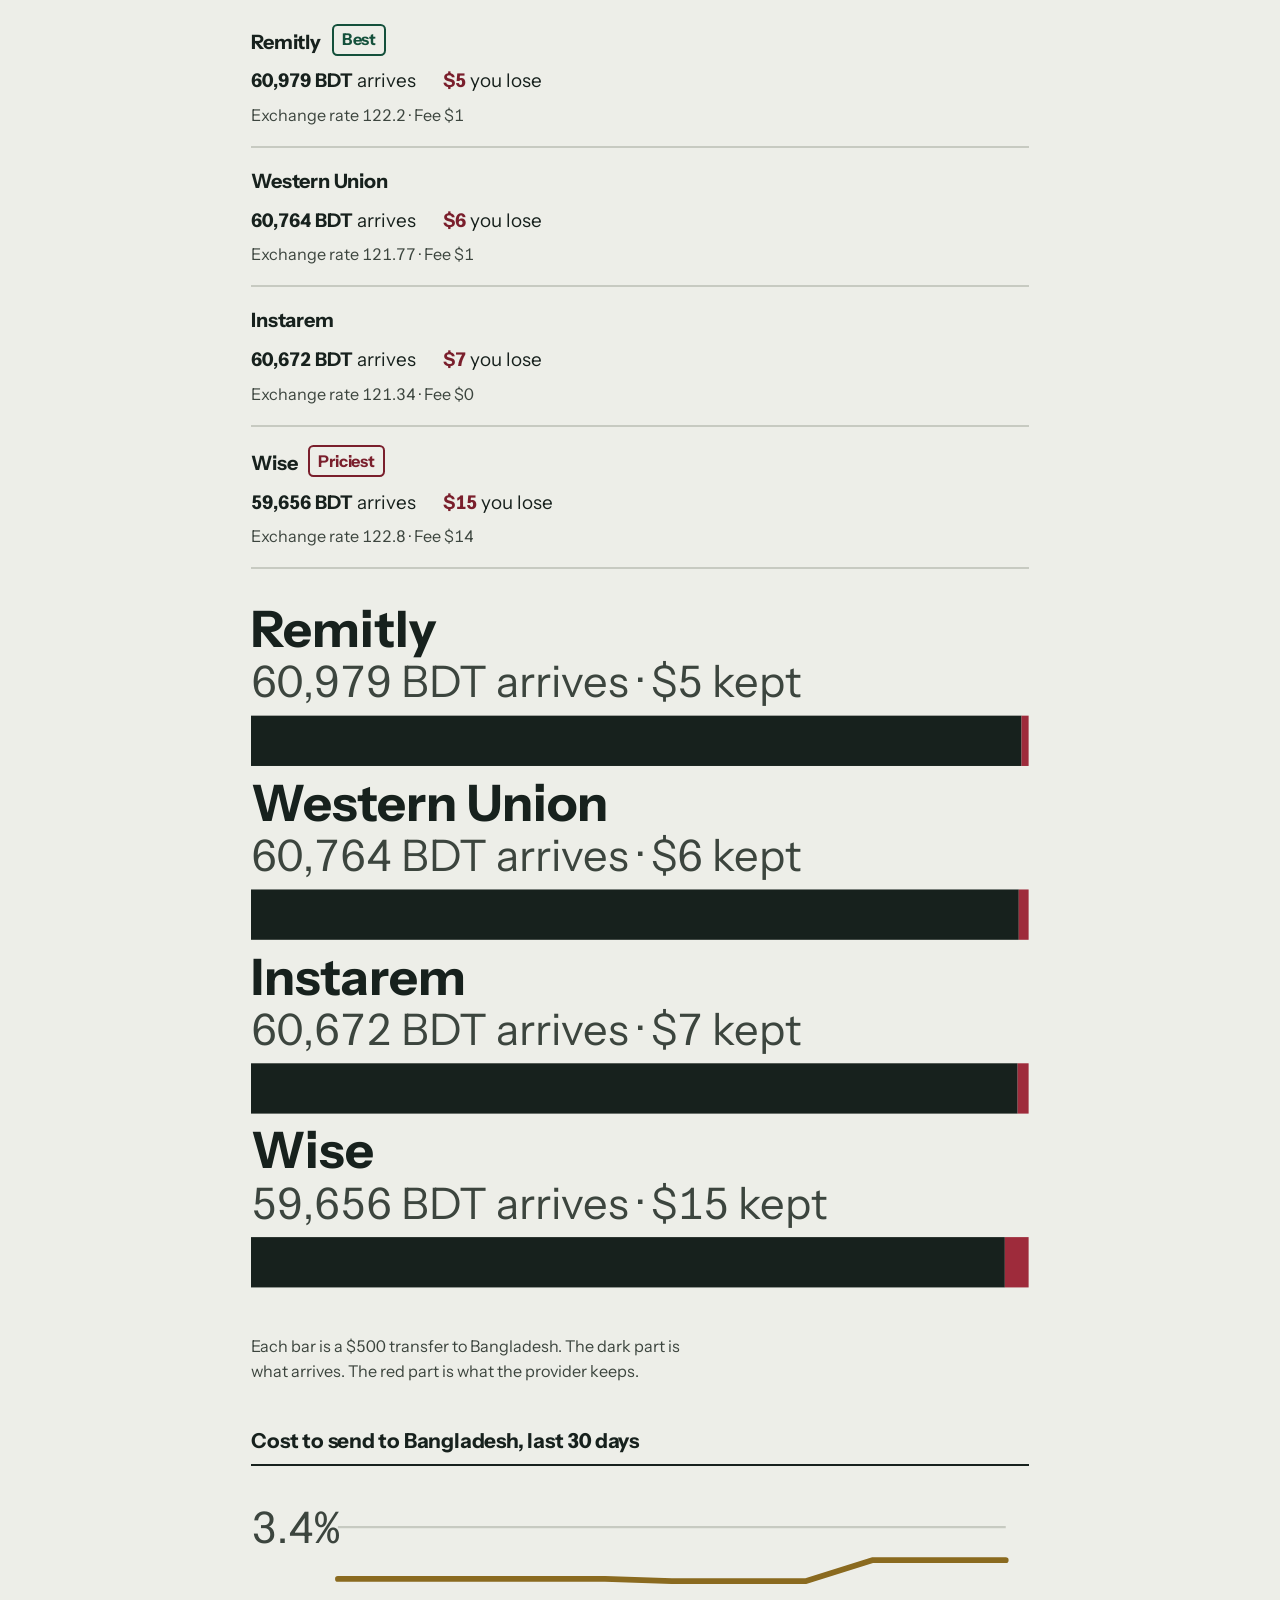
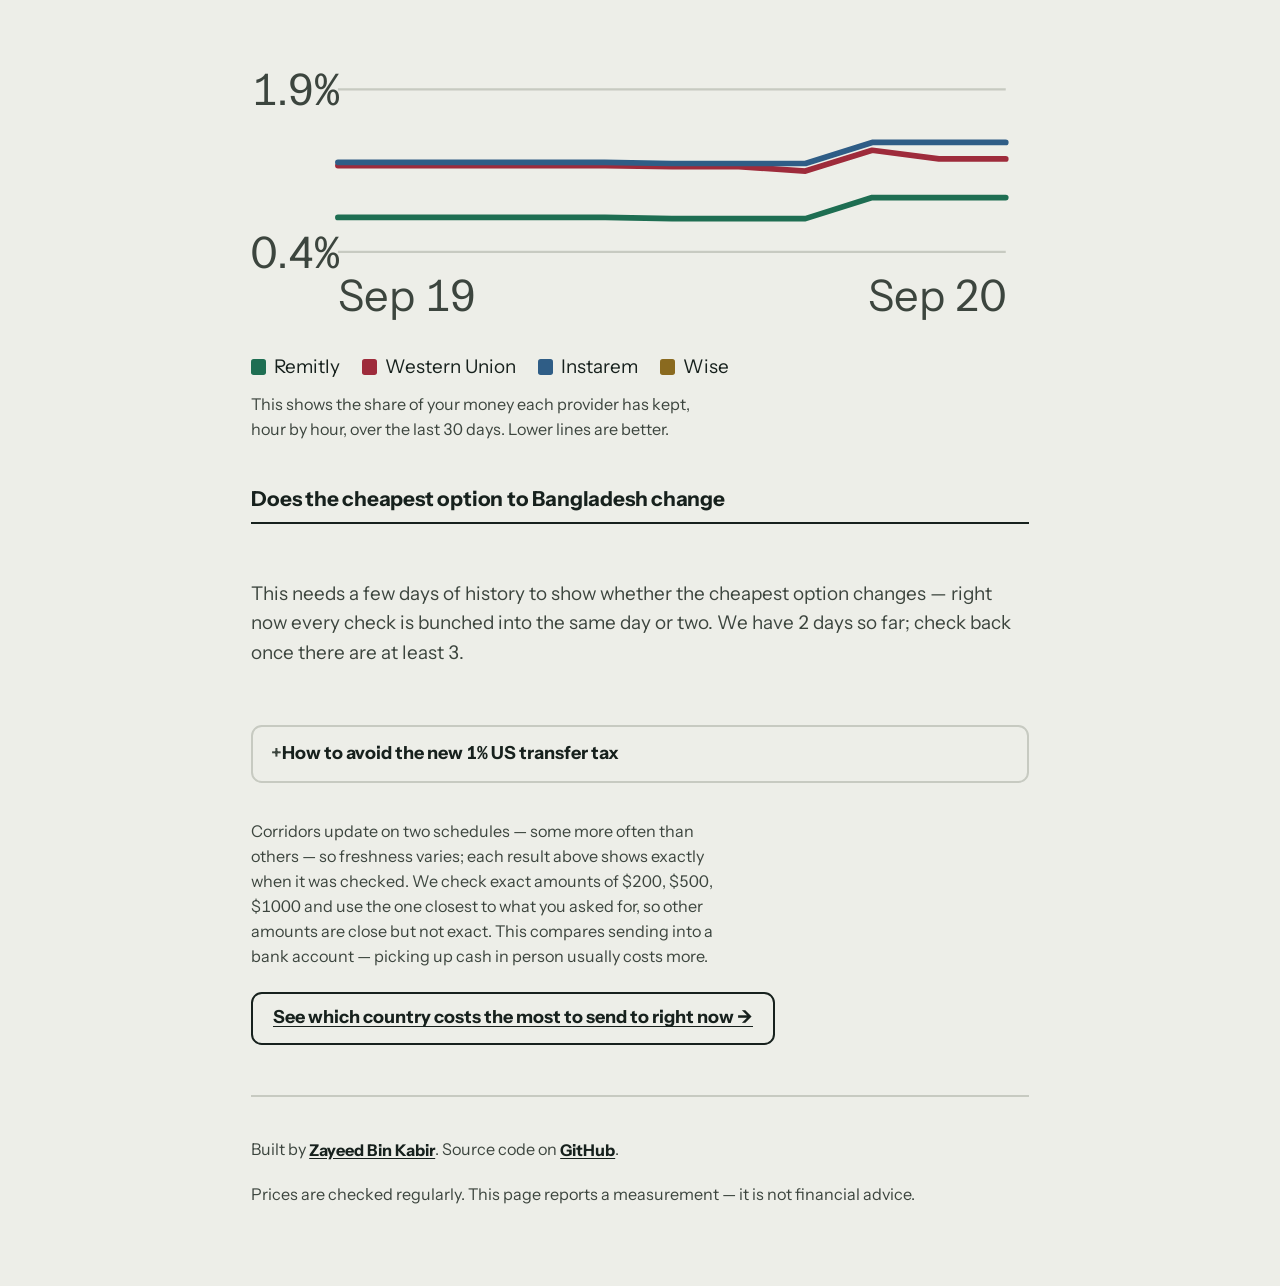
==== commit 64508395: "Fix the amount input, add the US remittance tax explainer, and receiving-country incentives Amount i" ====
--- a/docs/index.html
+++ b/docs/index.html
@@ -35,7 +35,7 @@
     <div class="amtcustom">
       <label for="amount">Or type a different amount</label>
       <span class="box"><span aria-hidden="true">$</span>
-        <input id="amount" type="number" inputmode="numeric" min="10" max="5000" step="10" value="500"
+        <input id="amount" type="number" inputmode="decimal" min="1" max="5000" step="0.01" value="500"
                aria-label="Amount in US dollars">
       </span>
     </div>
@@ -56,6 +56,8 @@
           <div><span>What you'd get at the real exchange rate</span><b id="valIdeal">—</b></div>
         </div>
       </div>
+
+      <p class="incentive" id="incentive" hidden></p>
     </section>
 
     <div class="share">
@@ -72,6 +74,16 @@
 
     <h2 id="winnerTitle">Does the cheapest option change</h2>
     <div id="winnerHistory"></div>
+
+    <details class="taxinfo">
+      <summary>How to avoid the new 1% US transfer tax</summary>
+      <p>Since January 1, 2026, a US law taxes some transfers sent abroad at 1% — but only if you
+        pay with cash, a money order, or a cashier's check at a counter. Paying from a bank account,
+        a US debit or credit card, or most digital wallets is exempt. Every number on this page
+        assumes bank-account funding, so none of them include this tax — if you're paying cash,
+        add about 1% of the amount you send.
+        <a href="https://www.irs.gov/newsroom/treasury-irs-issue-proposed-regulations-on-the-new-remittance-transfer-tax-established-under-the-one-big-beautiful-bill">Read the IRS notice</a>.</p>
+    </details>
 
     <p class="note" id="note"></p>
 
@@ -97,7 +109,7 @@
 
 <script src="app.js"></script>
 <script>
-let SNAP = null, amount = 500, selectedIndex = 0;
+let SNAP = null, INCENTIVES = {}, amount = 500, selectedIndex = 0;
 const PRESETS = [100, 200, 500, 1000];
 
 async function boot(){
@@ -106,6 +118,7 @@
   } catch {
     $("loading").hidden = true; $("error").hidden = false; return;
   }
+  INCENTIVES = await fetchIncentives();
 
   applyHash();
 
@@ -139,7 +152,8 @@
   $("amtpresets").innerHTML = PRESETS.map(v => `
     <button type="button" class="btn amtbtn" data-amt="${v}" aria-pressed="${v===amount}">$${v}</button>`).join("");
   [...$("amtpresets").querySelectorAll("button")].forEach(b => b.onclick = () => setAmount(+b.dataset.amt));
-  $("amount").oninput = (e) => setAmount(+e.target.value);
+  $("amount").oninput = (e) => liveAmount(+e.target.value);
+  $("amount").onchange = (e) => setAmount(+e.target.value);
 
   $("shareBtn").onclick = async () => {
     try {
@@ -166,12 +180,12 @@
 // once on load (before defaults are locked in) and kept current on every
 // render, so the address bar always matches what's on screen.
 function applyHash(){
-  const m = /^#?([A-Za-z]{3})-(\d+)$/.exec(decodeURIComponent(location.hash));
+  const m = /^#?([A-Za-z]{3})-(\d+(?:\.\d+)?)$/.exec(decodeURIComponent(location.hash));
   if (!m) return;
   const i = SNAP.corridors.findIndex(c => c.dst === m[1].toUpperCase());
   if (i === -1) return;
   selectedIndex = i;
-  amount = Math.max(10, Math.min(5000, Math.round(+m[2]) || amount));
+  amount = Math.max(1, Math.min(5000, Math.round((+m[2] || amount) * 100) / 100));
 }
 function syncHash(){
   const c = SNAP.corridors[selectedIndex];
@@ -183,16 +197,33 @@
     b.setAttribute("aria-pressed", String(+b.dataset.i === selectedIndex));
   });
 }
-function syncAmountUI(){
-  $("amount").value = amount;
+function syncAmountPresets(){
   [...$("amtpresets").querySelectorAll("button")].forEach(b => {
     b.setAttribute("aria-pressed", String(+b.dataset.amt === amount));
   });
 }
+function syncAmountUI(){
+  $("amount").value = amount;
+  syncAmountPresets();
+}
+// Only clamps + rewrites the input's own displayed value - safe to call from
+// preset buttons or on blur, but NOT on every keystroke: overwriting the
+// field while the user is mid-type corrupts what they're typing (typing "3"
+// of "347" clamps below the $1 min, rewrites the field to "1", and the next
+// digits append to THAT instead of continuing "347").
 function setAmount(v){
   if (!Number.isFinite(v)) return;
-  amount = Math.max(10, Math.min(5000, Math.round(v)));
+  amount = Math.max(1, Math.min(5000, Math.round(v * 100) / 100));
   syncAmountUI(); render();
+}
+// Live typing: update state and re-render with the raw value so results
+// track what's on screen, but never touch the input's own text - clamping
+// is deferred to blur/change (setAmount, via onchange below).
+function liveAmount(v){
+  if (!Number.isFinite(v) || v <= 0) return;
+  amount = v;
+  syncAmountPresets();
+  render();
 }
 
 function render(){
@@ -200,14 +231,10 @@
   const rows = rowsFor(c, amount);
   if (!rows.length) return;
   const ideal = amount * c.mid;
-  const best = rows[0], worst = rows[rows.length-1];
+  const viable = rows.filter(q => !q.impractical);
 
   syncHash();
 
-  $("lead").innerHTML =
-    `Send ${usd(amount)} to ${esc(c.country)} today and <b>${esc(best.provider)}</b> gets the most ` +
-    `money there. The worst option costs you <b>${usdLoss(worst.usdLost-best.usdLost)}</b> more.`;
-  $("freshness").textContent = `Prices for ${c.country} checked ${freshness(c.generated || SNAP.generated)}.`;
   $("uncertain").hidden = !c.rate_uncertain;
   if (c.rate_uncertain) {
     $("uncertain").textContent =
@@ -215,15 +242,64 @@
       `disagree by about ${c.rate_disagreement_pct}%. Treat the numbers below as rough until this settles.`;
   }
 
+  if (!viable.length) {
+    // Every provider's fee alone meets or exceeds this amount - there is no
+    // real quote to show, so don't synthesize one.
+    $("lead").innerHTML =
+      `${usdPrecise(amount)} is too small for any provider we track to send to ${esc(c.country)} right now — ` +
+      `their fees alone would take the whole amount. Try a larger amount.`;
+    $("freshness").textContent = `Prices for ${c.country} checked ${freshness(c.generated || SNAP.generated)}.`;
+    $("barArrives").style.width = "0%";
+    $("valArrives").textContent = "—"; $("valKept").textContent = "—"; $("valIdeal").textContent = local(ideal, c.dst);
+    $("lblProvider").textContent = "the provider";
+    $("incentive").hidden = true;
+    $("rows").innerHTML = rows.map(q => `
+      <li class="row">
+        <span class="name">${esc(q.provider)}</span>
+        <p class="detail">Not available below about ${usd(q.fee / IMPRACTICAL_FEE_SHARE)} — below that, its fee eats up too much of what you're sending.</p>
+      </li>`).join("");
+    $("providerBar").innerHTML = "";
+    drawHistorySection(c);
+    return;
+  }
+
+  const best = viable[0], worst = viable[viable.length-1];
+
+  $("lead").innerHTML = viable.length > 1
+    ? `Send ${usdPrecise(amount)} to ${esc(c.country)} today and <b>${esc(best.provider)}</b> gets the most ` +
+      `money there. The worst option costs you <b>${usdLoss(worst.usdLost-best.usdLost)}</b> more.`
+    : `Send ${usdPrecise(amount)} to ${esc(c.country)} today and <b>${esc(best.provider)}</b> is the only ` +
+      `option we track at this amount.`;
+  $("freshness").textContent = `Prices for ${c.country} checked ${freshness(c.generated || SNAP.generated)}.`;
+
   $("barArrives").style.width = (100 * best.received / ideal).toFixed(2) + "%";
   $("valArrives").textContent = local(best.received, c.dst);
   $("valKept").textContent = usdLoss(best.usdLost);
   $("valIdeal").textContent = local(ideal, c.dst);
   $("lblProvider").textContent = best.provider;
 
-  $("rows").innerHTML = rows.map((q,i) => {
+  const inc = incentiveFor(INCENTIVES, c.dst, best.received, c.mid);
+  $("incentive").hidden = !inc;
+  if (inc) {
+    $("incentive").innerHTML =
+      `They receive ${esc(local(best.received, c.dst))}. ${esc(inc.country)}'s government adds ` +
+      `<b>${inc.rate}%</b> (about ${esc(local(inc.localAmt, c.dst))}) on top — paid separately by the ` +
+      `government, often days later, not part of this transfer.` +
+      `<span class="elig">Only applies if: ${esc(inc.eligibility)} ` +
+      `<a href="${esc(inc.source_url)}">Source</a>, checked ${esc(inc.date_verified)}.</span>`;
+  }
+
+  $("rows").innerHTML = rows.map((q) => {
+    if (q.impractical) {
+      return `
+        <li class="row">
+          <span class="name">${esc(q.provider)} <span class="tag bad">Minimum not met</span></span>
+          <p class="detail">Not available below about ${usd(q.fee / IMPRACTICAL_FEE_SHARE)} — below that, its fee eats up too much of what you're sending.</p>
+        </li>`;
+    }
+    const i = viable.indexOf(q);
     const tag = i===0 ? '<span class="tag good">Best</span>'
-      : (i===rows.length-1 && rows.length>1 ? '<span class="tag bad">Priciest</span>' : '');
+      : (i===viable.length-1 && viable.length>1 ? '<span class="tag bad">Priciest</span>' : '');
     const bank = (q.kind && q.kind !== "moneyTransferProvider") ? ' <span class="bank">(a bank)</span>' : '';
     return `
       <li class="row">
@@ -236,7 +312,7 @@
       </li>`;
   }).join("");
 
-  drawProviderBar(c, rows, amount, ideal);
+  drawProviderBar(c, viable, amount, ideal);
   drawHistorySection(c);
 }
 
@@ -257,10 +333,10 @@
 
   $("providerBar").innerHTML = `
     <svg class="chart" viewBox="0 0 ${CW} ${H}" role="img"
-         aria-label="How a ${usd(amt)} transfer to ${esc(c.country)} splits between what arrives and what each provider keeps">
+         aria-label="How a ${usdPrecise(amt)} transfer to ${esc(c.country)} splits between what arrives and what each provider keeps">
       ${bars}
     </svg>
-    <p class="caption">Each bar is a ${usd(amt)} transfer to ${esc(c.country)}. The dark part is what
+    <p class="caption">Each bar is a ${usdPrecise(amt)} transfer to ${esc(c.country)}. The dark part is what
       arrives. The red part is what the provider keeps.</p>`;
 }
 
--- a/docs/style.css
+++ b/docs/style.css
@@ -85,7 +85,7 @@
 /* ---- amount picker ---- */
 .amtpresets{display:flex;flex-wrap:wrap;gap:.75rem;margin:0 0 1rem;padding:0}
 .amtbtn{min-width:5.5rem}
-.amtcustom{display:flex;align-items:center;gap:.6rem;font-size:1rem}
+.amtcustom{display:flex;flex-wrap:wrap;align-items:center;gap:.6rem;font-size:1rem}
 .amtcustom label{font-weight:600}
 .amtcustom .box{
   display:inline-flex;align-items:center;gap:.25rem;border:2px solid var(--ink);
@@ -114,6 +114,18 @@
   color:var(--kept-text);font-weight:600;font-size:.95rem;
 }
 
+/* ---- US remittance tax explainer ---- */
+.taxinfo{margin:1.25rem 0 0;border:2px solid var(--rule);border-radius:.6rem;padding:0 1rem}
+.taxinfo summary{
+  cursor:pointer;font-weight:700;padding:.7rem 0;min-height:48px;display:flex;
+  align-items:center;font-size:1rem;list-style:none;
+}
+.taxinfo summary::-webkit-details-marker{display:none}
+.taxinfo summary::before{content:"+ ";color:var(--ink-soft)}
+.taxinfo[open] summary::before{content:"− "}
+.taxinfo p{margin:0 0 1rem;color:var(--ink-soft);font-size:.95rem;max-width:52ch}
+.taxinfo a{font-weight:700;text-decoration:underline}
+
 /* ---- shortfall bar: the one loud picture ---- */
 .shortfall{margin:1.25rem 0 0}
 .bar{
@@ -127,6 +139,14 @@
 .legend > div{font-size:.9rem;color:var(--ink-soft)}
 .legend b{display:block;color:var(--ink);font-size:1.4rem;font-weight:700;letter-spacing:-.02em}
 .legend .loud b{color:var(--kept-text)}
+
+/* ---- receiving-country incentive: always its own box, never folded in ---- */
+.incentive{
+  margin:1rem 0 0;padding:.85rem 1rem;border:2px solid var(--best-text);border-radius:.6rem;
+  font-size:.95rem;color:var(--ink-soft);
+}
+.incentive b{color:var(--best-text)}
+.incentive .elig{display:block;margin-top:.4rem}
 
 /* ---- share link ---- */
 .share{margin:1.25rem 0 0;display:flex;align-items:center;flex-wrap:wrap;gap:.75rem 1rem}
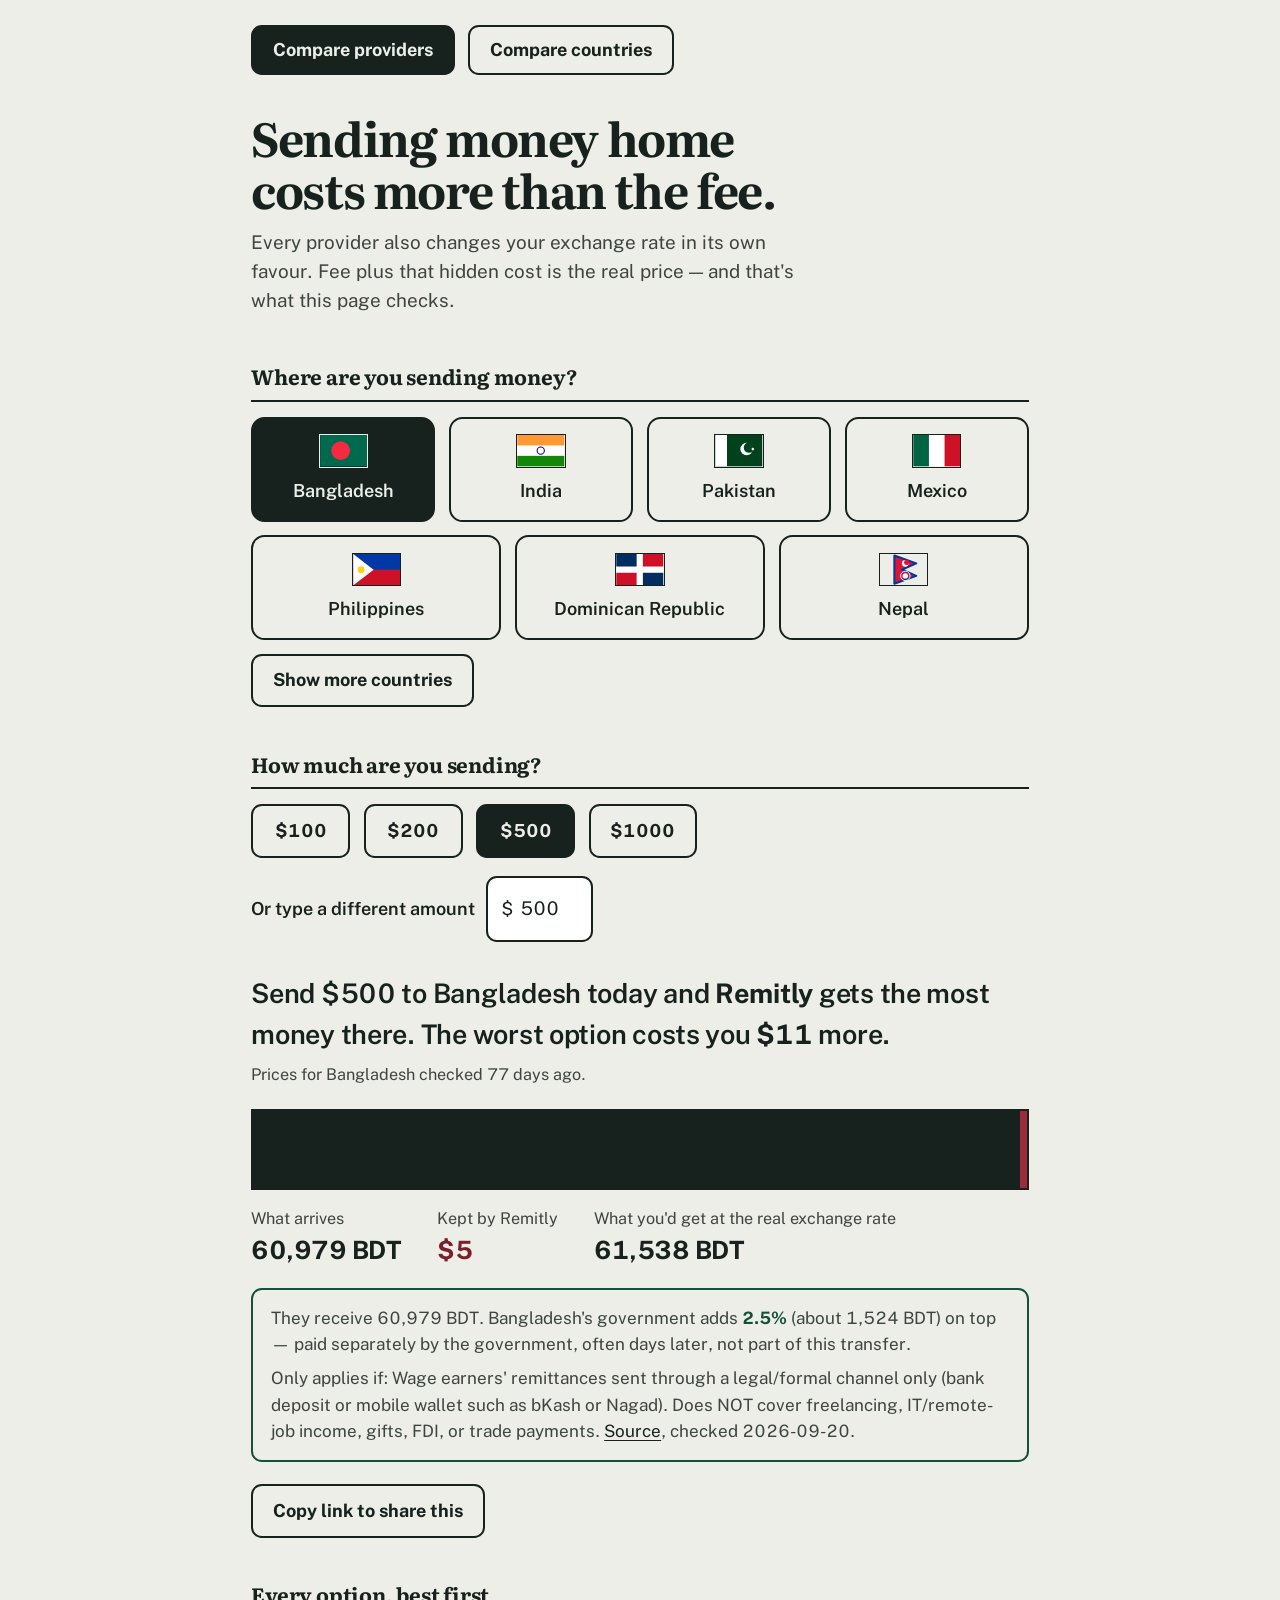
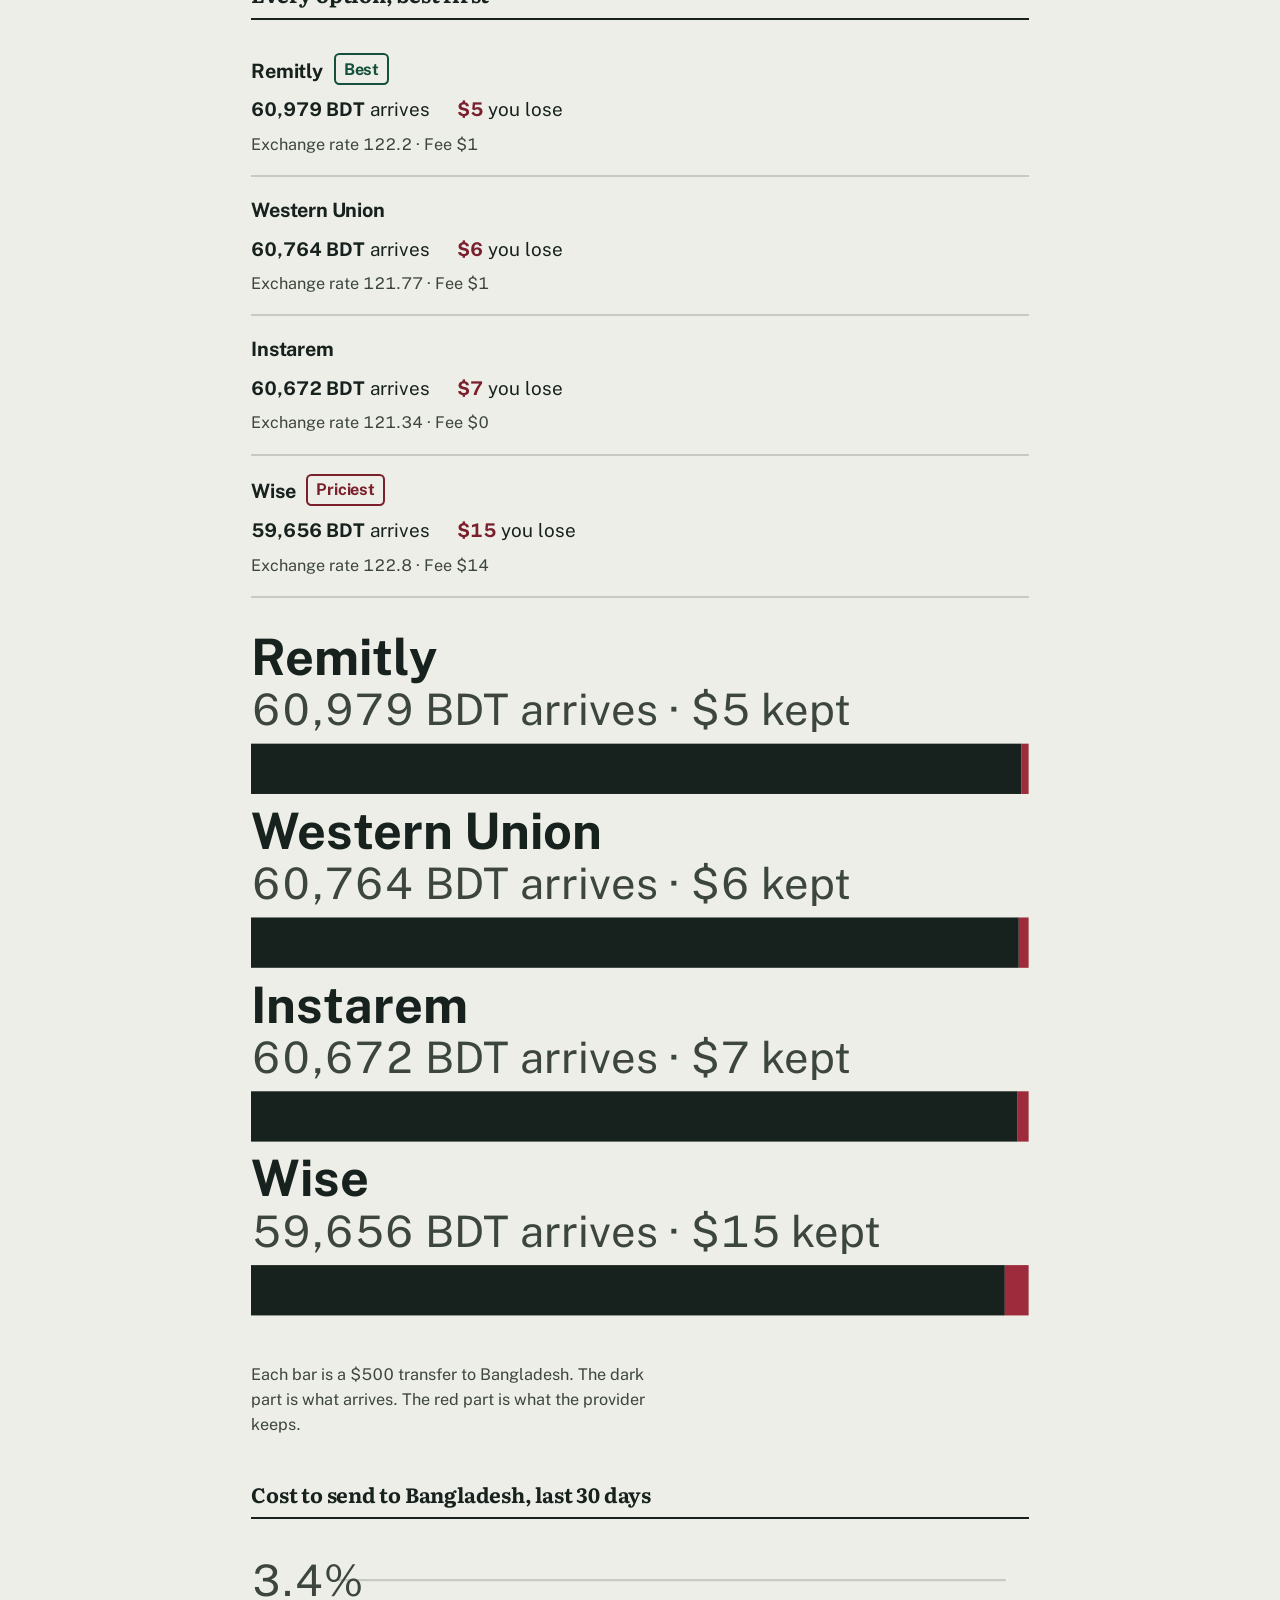
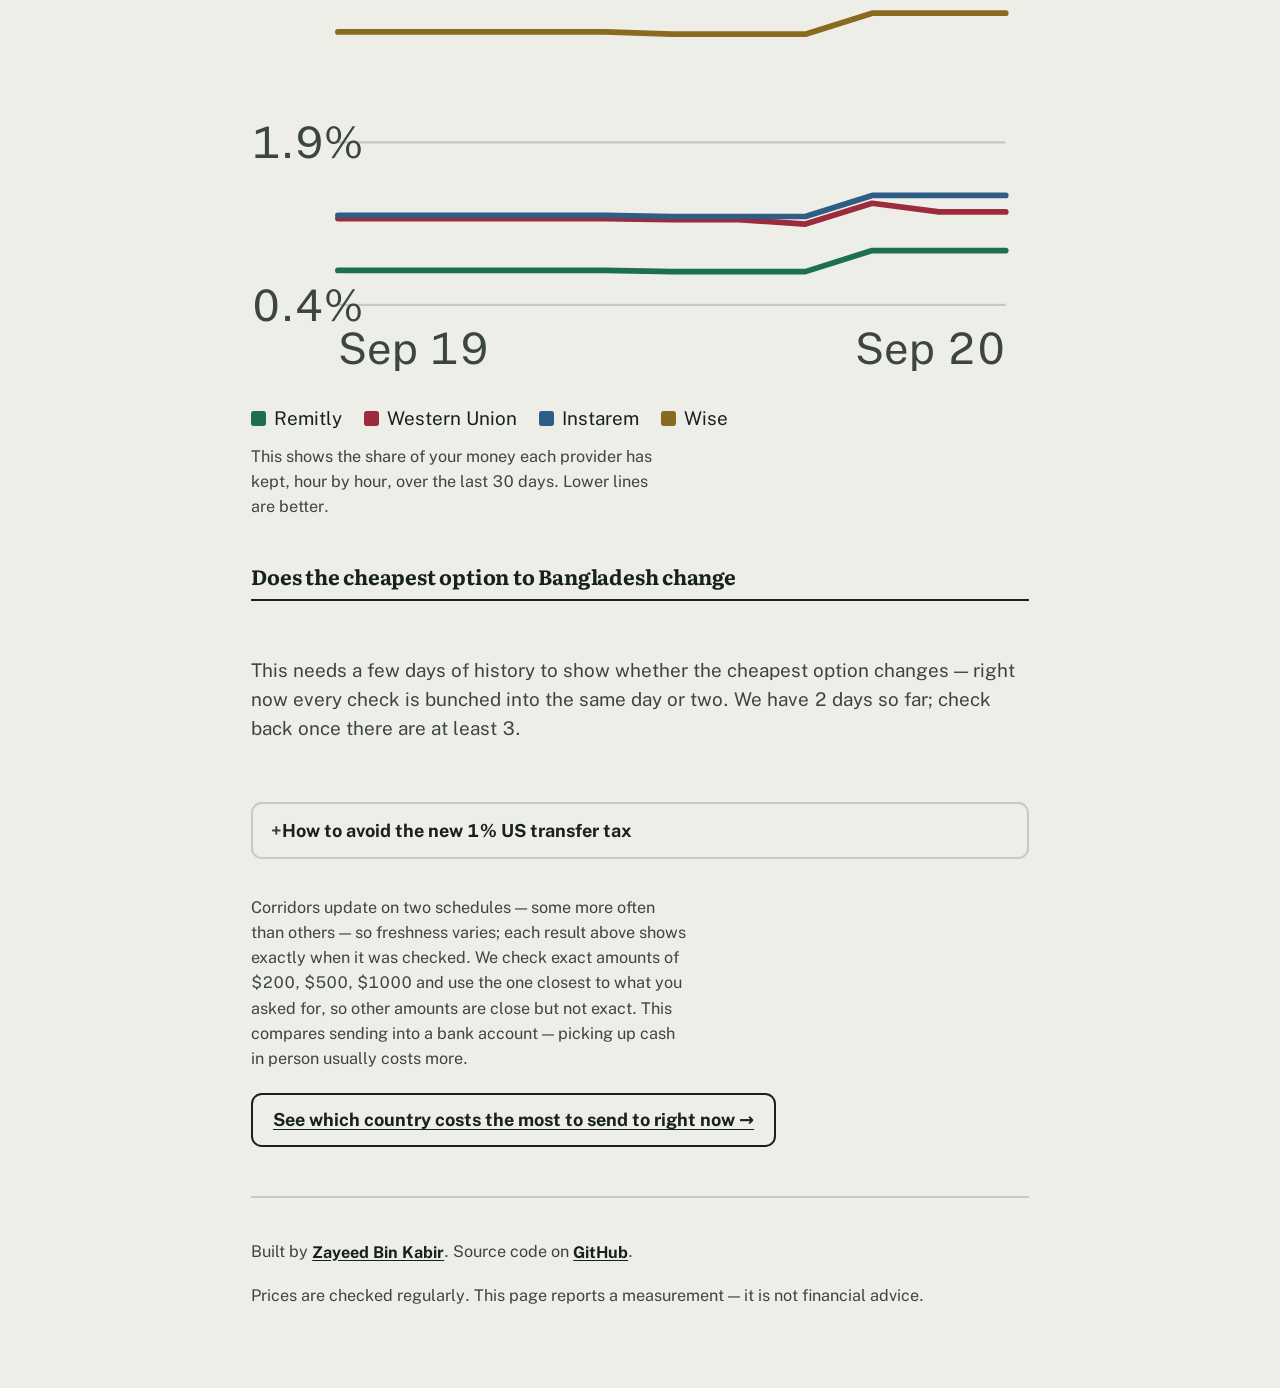
==== commit 2368ec23: "Switch typography to Literata (headings) + Public Sans (body/numbers) Instrument Sans throughout rea" ====
--- a/docs/index.html
+++ b/docs/index.html
@@ -7,7 +7,7 @@
 <meta name="description" content="The real cost of a remittance — fee plus the exchange-rate markup — compared across providers and tracked over time.">
 <link rel="preconnect" href="https://fonts.googleapis.com">
 <link rel="preconnect" href="https://fonts.gstatic.com" crossorigin>
-<link href="https://fonts.googleapis.com/css2?family=Instrument+Sans:ital,wght@0,400..700;1,400..700&display=swap" rel="stylesheet">
+<link href="https://fonts.googleapis.com/css2?family=Literata:wght@400;700&family=Public+Sans:wght@400;600;700&display=swap" rel="stylesheet">
 <link rel="stylesheet" href="style.css">
 </head>
 <body>
--- a/docs/style.css
+++ b/docs/style.css
@@ -15,13 +15,13 @@
 html{-webkit-text-size-adjust:100%;font-size:18px}
 body{
   margin:0;background:var(--paper);color:var(--ink);
-  font-family:"Instrument Sans",ui-sans-serif,system-ui,sans-serif;
+  font-family:"Public Sans",ui-sans-serif,system-ui,sans-serif;
   font-size:1rem;line-height:1.55;
   font-variant-numeric:tabular-nums;
 }
 .wrap{max-width:46rem;margin:0 auto;padding:var(--step) var(--step) 4rem}
 a{color:var(--ink);text-underline-offset:.15em}
-h1,h2{font-family:inherit}
+h1,h2{font-family:"Literata",Georgia,"Times New Roman",serif}
 
 :is(a,button,input,[tabindex]):focus-visible{
   outline:3px solid var(--ink);outline-offset:3px;border-radius:.3rem;
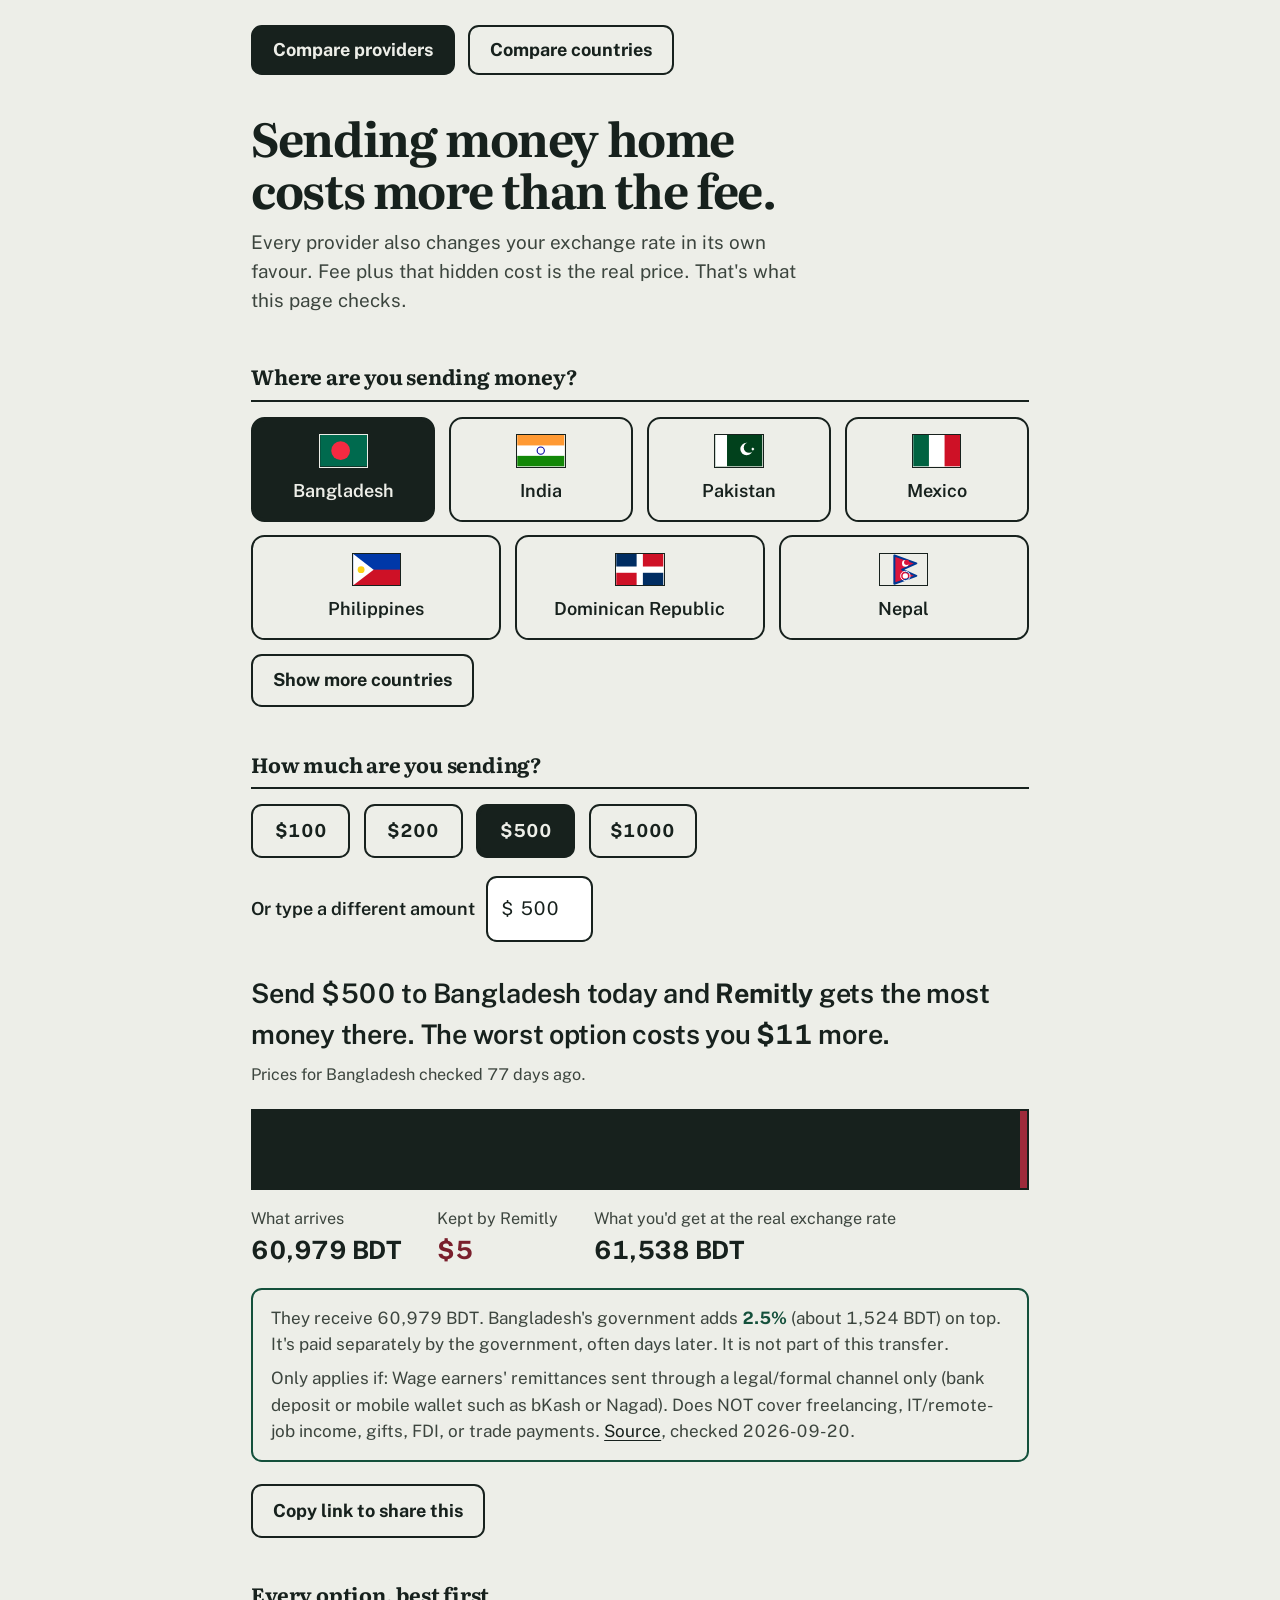
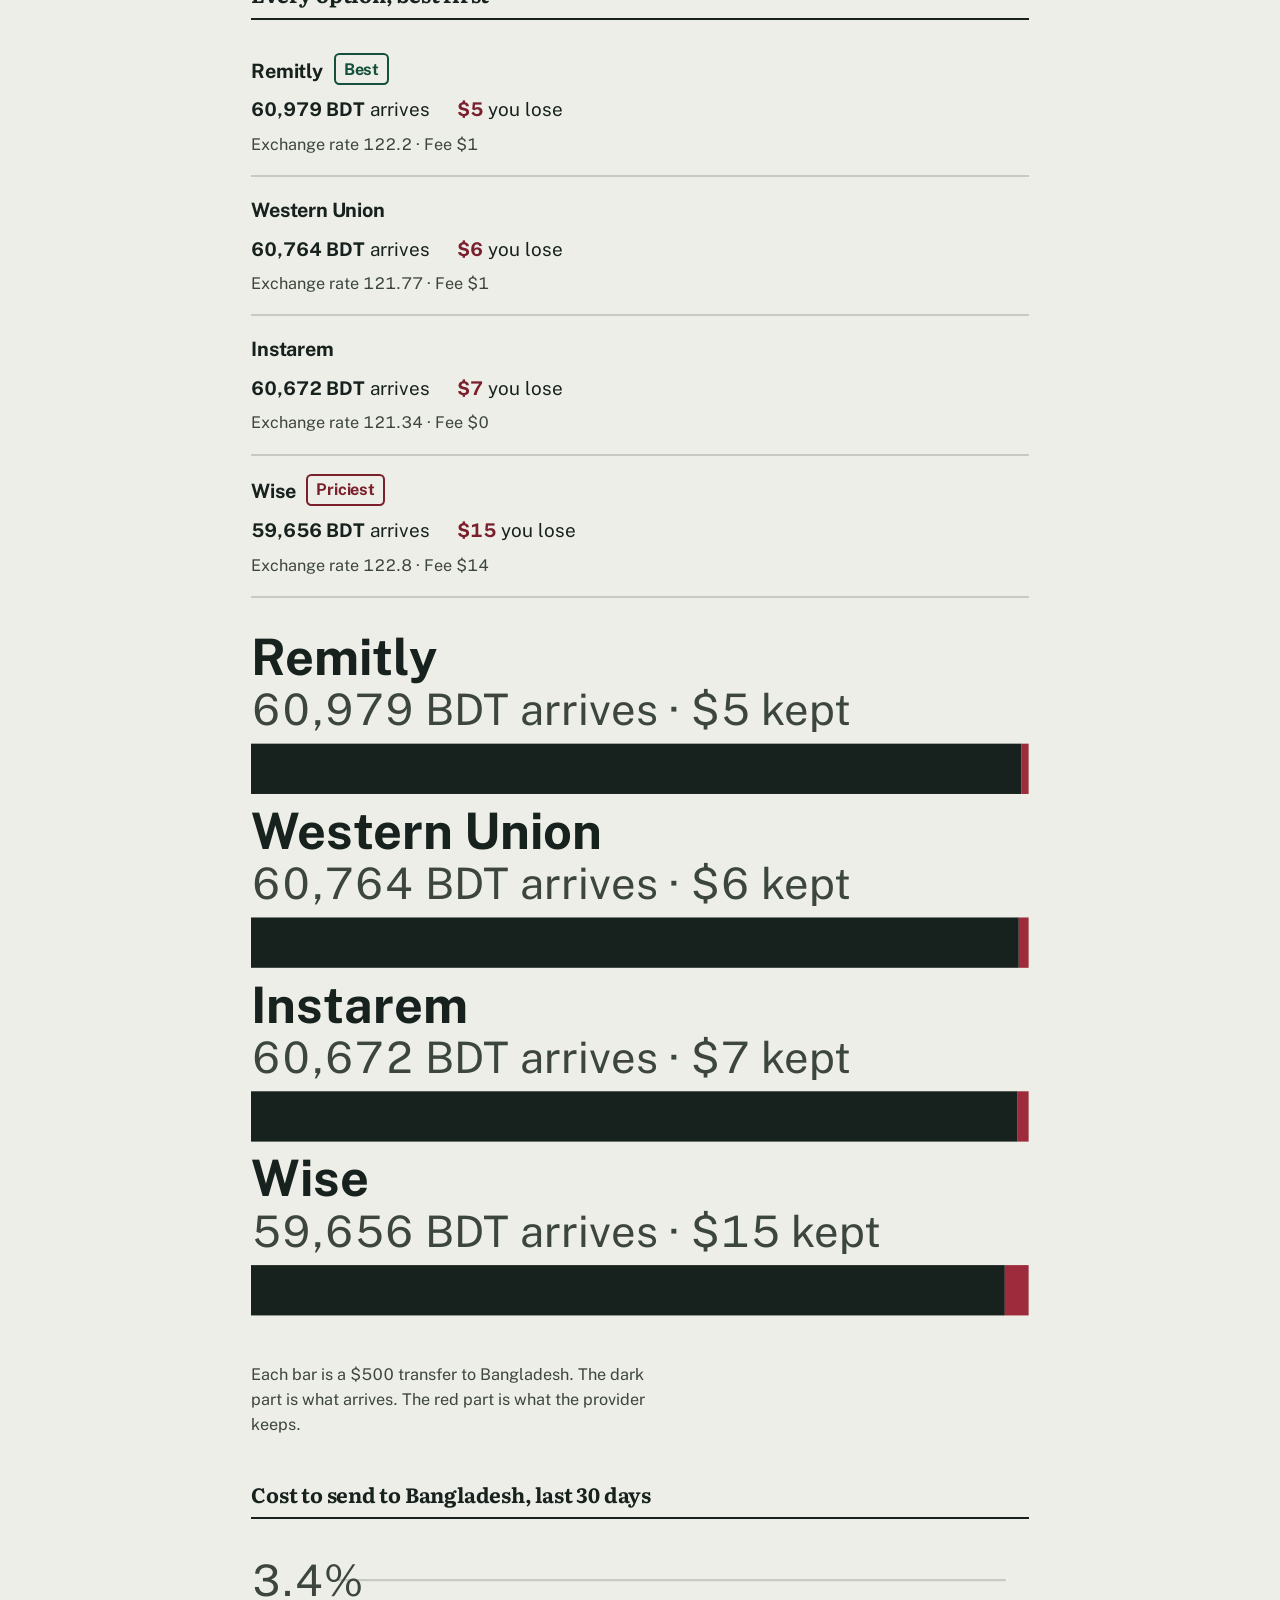
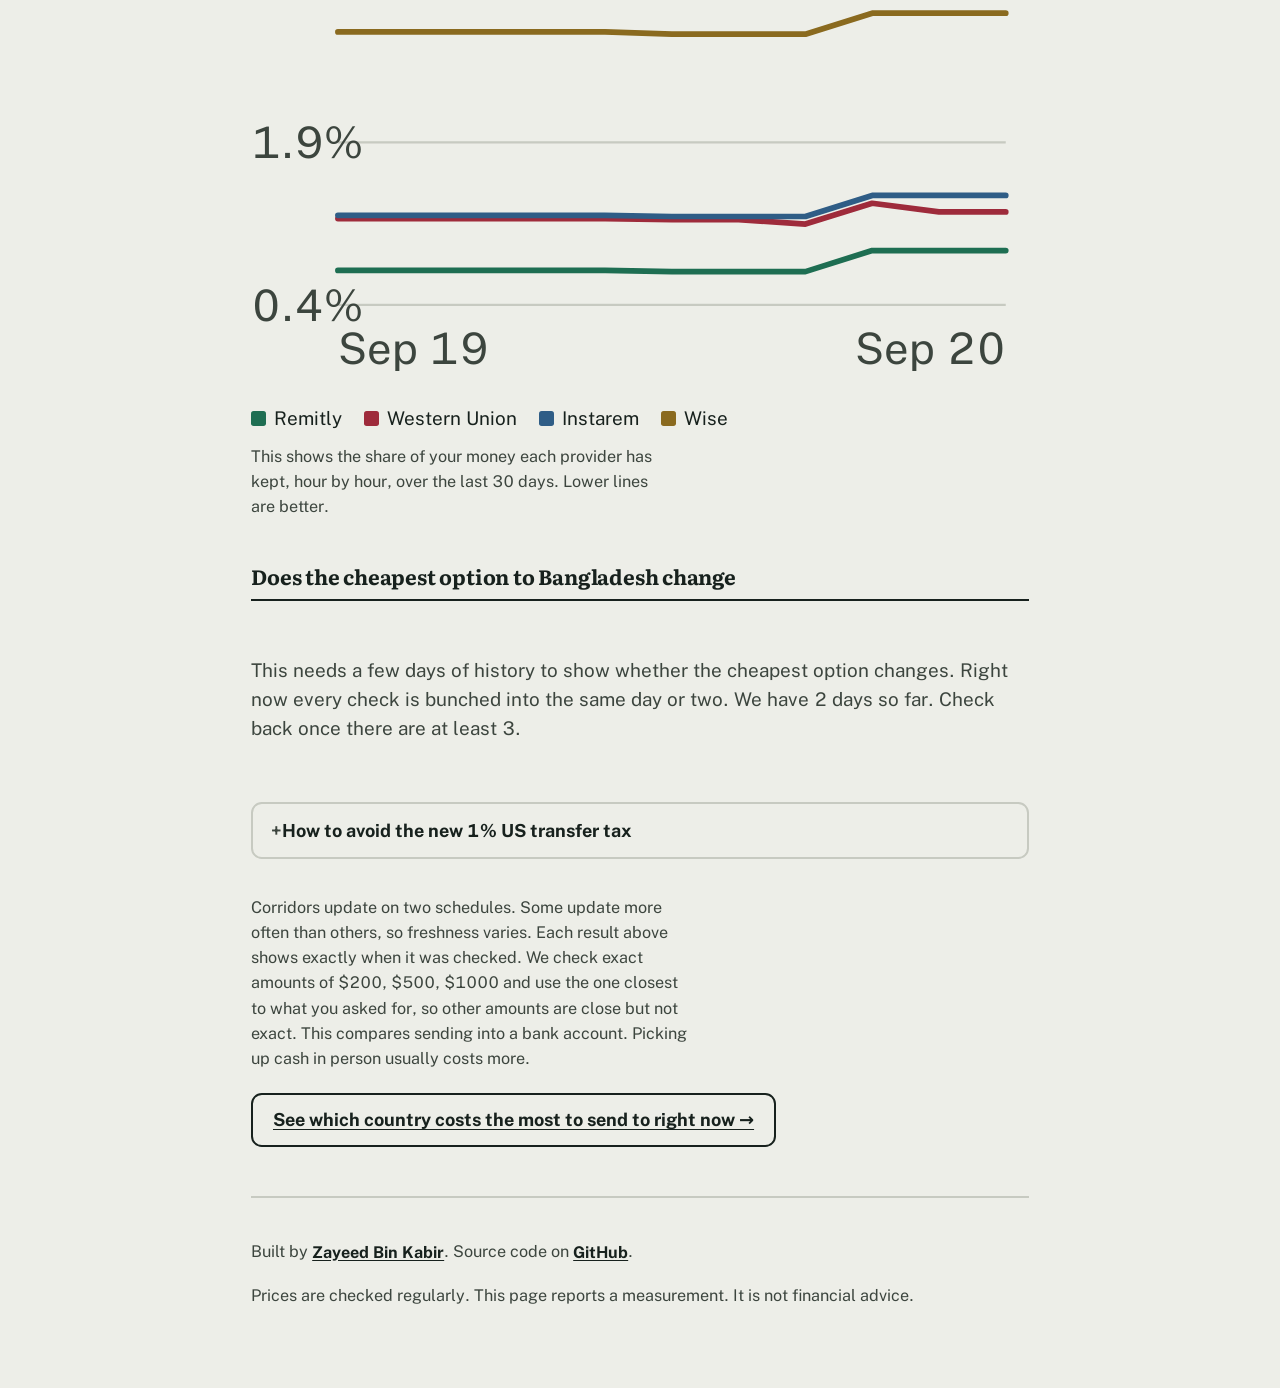
==== commit c1add270: "Compact compare.html rows, strip em dashes from copy, link footer to LinkedIn Compare-page rows were" ====
--- a/docs/index.html
+++ b/docs/index.html
@@ -4,7 +4,7 @@
 <meta charset="utf-8">
 <meta name="viewport" content="width=device-width, initial-scale=1">
 <title>What it costs to send money home</title>
-<meta name="description" content="The real cost of a remittance — fee plus the exchange-rate markup — compared across providers and tracked over time.">
+<meta name="description" content="The real cost of a remittance is the fee plus the exchange-rate markup. Compare providers and track it over time.">
 <link rel="preconnect" href="https://fonts.googleapis.com">
 <link rel="preconnect" href="https://fonts.gstatic.com" crossorigin>
 <link href="https://fonts.googleapis.com/css2?family=Literata:wght@400;700&family=Public+Sans:wght@400;600;700&display=swap" rel="stylesheet">
@@ -21,7 +21,7 @@
   <header class="mast">
     <h1>Sending money home costs more than the fee.</h1>
     <p class="sub">Every provider also changes your exchange rate in its own favour. Fee plus that
-      hidden cost is the real price — and that's what this page checks.</p>
+      hidden cost is the real price. That's what this page checks.</p>
   </header>
 
   <div id="app" hidden>
@@ -77,10 +77,10 @@
 
     <details class="taxinfo">
       <summary>How to avoid the new 1% US transfer tax</summary>
-      <p>Since January 1, 2026, a US law taxes some transfers sent abroad at 1% — but only if you
-        pay with cash, a money order, or a cashier's check at a counter. Paying from a bank account,
-        a US debit or credit card, or most digital wallets is exempt. Every number on this page
-        assumes bank-account funding, so none of them include this tax — if you're paying cash,
+      <p>Since January 1, 2026, a US law taxes some transfers sent abroad at 1%. This only applies
+        if you pay with cash, a money order, or a cashier's check at a counter. Paying from a bank
+        account, a US debit or credit card, or most digital wallets is exempt. Every number on this
+        page assumes bank-account funding, so none of them include this tax. If you're paying cash,
         add about 1% of the amount you send.
         <a href="https://www.irs.gov/newsroom/treasury-irs-issue-proposed-regulations-on-the-new-remittance-transfer-tax-established-under-the-one-big-beautiful-bill">Read the IRS notice</a>.</p>
     </details>
@@ -100,9 +100,9 @@
   </div>
 
   <footer class="site-footer">
-    <p>Built by <a href="https://jayeed17.github.io">Zayeed Bin Kabir</a>. Source code on
+    <p>Built by <a href="https://www.linkedin.com/in/zayeed-bin-kabir/">Zayeed Bin Kabir</a>. Source code on
       <a href="https://github.com/jayeed17/remit-watch">GitHub</a>.</p>
-    <p>Prices are checked regularly. This page reports a measurement — it is not financial advice.</p>
+    <p>Prices are checked regularly. This page reports a measurement. It is not financial advice.</p>
   </footer>
 
 </main>
@@ -158,18 +158,18 @@
   $("shareBtn").onclick = async () => {
     try {
       await navigator.clipboard.writeText(location.href);
-      $("shareStatus").textContent = "Link copied — paste it anywhere to share this comparison.";
+      $("shareStatus").textContent = "Link copied. Paste it anywhere to share this comparison.";
     } catch {
-      $("shareStatus").textContent = `Couldn't copy automatically — the link in your address bar is ${location.href}`;
+      $("shareStatus").textContent = `Couldn't copy automatically. The link in your address bar is ${location.href}`;
     }
     setTimeout(() => { $("shareStatus").textContent = ""; }, 4000);
   };
 
   $("note").textContent =
-    `Corridors update on two schedules — some more often than others — so freshness varies; ` +
-    `each result above shows exactly when it was checked. We check exact amounts of ` +
+    `Corridors update on two schedules. Some update more often than others, so freshness varies. ` +
+    `Each result above shows exactly when it was checked. We check exact amounts of ` +
     `$${SNAP.brackets.join(", $")} and use the one closest to what you asked for, so other amounts ` +
-    `are close but not exact. This compares sending into a bank account — picking up cash in person ` +
+    `are close but not exact. This compares sending into a bank account. Picking up cash in person ` +
     `usually costs more.`;
 
   $("loading").hidden = true; $("app").hidden = false;
@@ -238,7 +238,7 @@
   $("uncertain").hidden = !c.rate_uncertain;
   if (c.rate_uncertain) {
     $("uncertain").textContent =
-      `We're not confident in the exchange rate for ${c.country} right now — our data sources ` +
+      `We're not confident in the exchange rate for ${c.country} right now. Our data sources ` +
       `disagree by about ${c.rate_disagreement_pct}%. Treat the numbers below as rough until this settles.`;
   }
 
@@ -246,8 +246,8 @@
     // Every provider's fee alone meets or exceeds this amount - there is no
     // real quote to show, so don't synthesize one.
     $("lead").innerHTML =
-      `${usdPrecise(amount)} is too small for any provider we track to send to ${esc(c.country)} right now — ` +
-      `their fees alone would take the whole amount. Try a larger amount.`;
+      `${usdPrecise(amount)} is too small for any provider we track to send to ${esc(c.country)} right now. ` +
+      `Their fees alone would take the whole amount. Try a larger amount.`;
     $("freshness").textContent = `Prices for ${c.country} checked ${freshness(c.generated || SNAP.generated)}.`;
     $("barArrives").style.width = "0%";
     $("valArrives").textContent = "—"; $("valKept").textContent = "—"; $("valIdeal").textContent = local(ideal, c.dst);
@@ -256,7 +256,7 @@
     $("rows").innerHTML = rows.map(q => `
       <li class="row">
         <span class="name">${esc(q.provider)}</span>
-        <p class="detail">Not available below about ${usd(q.fee / IMPRACTICAL_FEE_SHARE)} — below that, its fee eats up too much of what you're sending.</p>
+        <p class="detail">Not available below about ${usd(q.fee / IMPRACTICAL_FEE_SHARE)}. Below that, its fee eats up too much of what you're sending.</p>
       </li>`).join("");
     $("providerBar").innerHTML = "";
     drawHistorySection(c);
@@ -283,8 +283,8 @@
   if (inc) {
     $("incentive").innerHTML =
       `They receive ${esc(local(best.received, c.dst))}. ${esc(inc.country)}'s government adds ` +
-      `<b>${inc.rate}%</b> (about ${esc(local(inc.localAmt, c.dst))}) on top — paid separately by the ` +
-      `government, often days later, not part of this transfer.` +
+      `<b>${inc.rate}%</b> (about ${esc(local(inc.localAmt, c.dst))}) on top. It's paid separately by the ` +
+      `government, often days later. It is not part of this transfer.` +
       `<span class="elig">Only applies if: ${esc(inc.eligibility)} ` +
       `<a href="${esc(inc.source_url)}">Source</a>, checked ${esc(inc.date_verified)}.</span>`;
   }
@@ -294,7 +294,7 @@
       return `
         <li class="row">
           <span class="name">${esc(q.provider)} <span class="tag bad">Minimum not met</span></span>
-          <p class="detail">Not available below about ${usd(q.fee / IMPRACTICAL_FEE_SHARE)} — below that, its fee eats up too much of what you're sending.</p>
+          <p class="detail">Not available below about ${usd(q.fee / IMPRACTICAL_FEE_SHARE)}. Below that, its fee eats up too much of what you're sending.</p>
         </li>`;
     }
     const i = viable.indexOf(q);
@@ -352,7 +352,7 @@
   $("histTitle").textContent = `Cost to send to ${c.country}, last 30 days`;
 
   if (h.length < 3) {
-    $("hist").innerHTML = `<p class="state">Not enough history yet — this fills in as checks
+    $("hist").innerHTML = `<p class="state">Not enough history yet. This fills in as checks
       run. ${h.length} of 3 readings so far.</p>`;
     return;
   }
@@ -415,8 +415,8 @@
 
   if (days.length < MIN_WINNER_DAYS) {
     $("winnerHistory").innerHTML = `<p class="state">This needs a few days of history to show
-      whether the cheapest option changes — right now every check is bunched into the same
-      day or two. We have ${days.length} day${days.length===1?"":"s"} so far; check back once
+      whether the cheapest option changes. Right now every check is bunched into the same
+      day or two. We have ${days.length} day${days.length===1?"":"s"} so far. Check back once
       there are at least ${MIN_WINNER_DAYS}.</p>`;
     return;
   }
@@ -441,7 +441,7 @@
 
   const caption = changes === 0
     ? `Every day for the last ${days.length} days, ${esc(days[0].provider)} has been the cheapest way
-       to send to ${esc(c.country)}. You don't need to re-check daily — it's been stable.`
+       to send to ${esc(c.country)}. You don't need to re-check daily. It's been stable.`
     : `The cheapest provider changed on ${changes} of the last ${days.length-1} days. Red bars mark a
        change from the day before, green means it stayed the same. Worth checking before you send.`;
 
--- a/docs/style.css
+++ b/docs/style.css
@@ -175,6 +175,8 @@
 .chart .axisText{font-size:19px;fill:var(--ink-soft)}
 .chart .barName{font-size:22px;font-weight:700;fill:var(--ink)}
 .chart .barAmt{font-size:19px;fill:var(--ink-soft)}
+.chart .rowMain{font-size:20px;font-weight:700;fill:var(--ink)}
+.chart .rowSub{font-size:16px;fill:var(--ink-soft)}
 @media (prefers-reduced-motion:reduce){.bar span{transition:none}}
 .keys{display:flex;flex-wrap:wrap;gap:.5rem 1.25rem;margin-top:.75rem;font-size:1.05rem;color:var(--ink)}
 .keys i{display:inline-block;width:.85rem;height:.85rem;margin-right:.4rem;vertical-align:-.08em;border-radius:.15rem}
